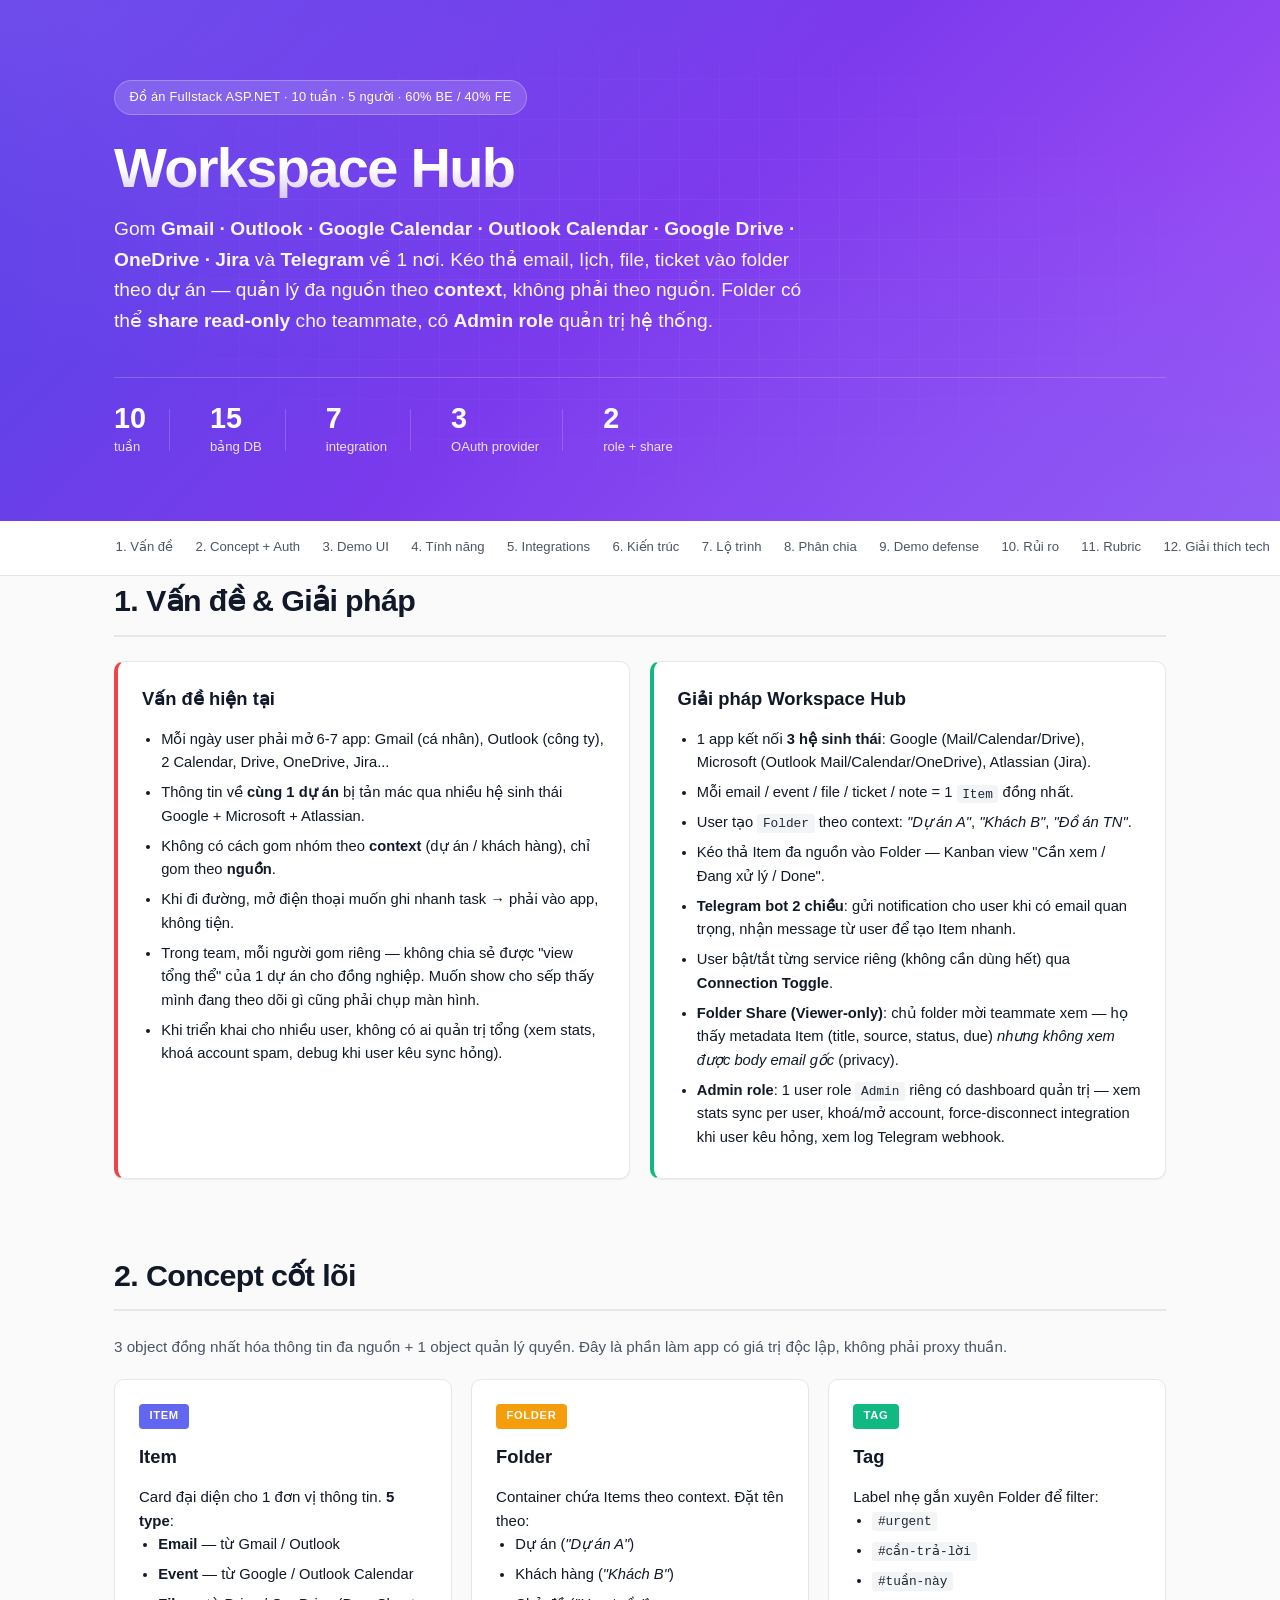
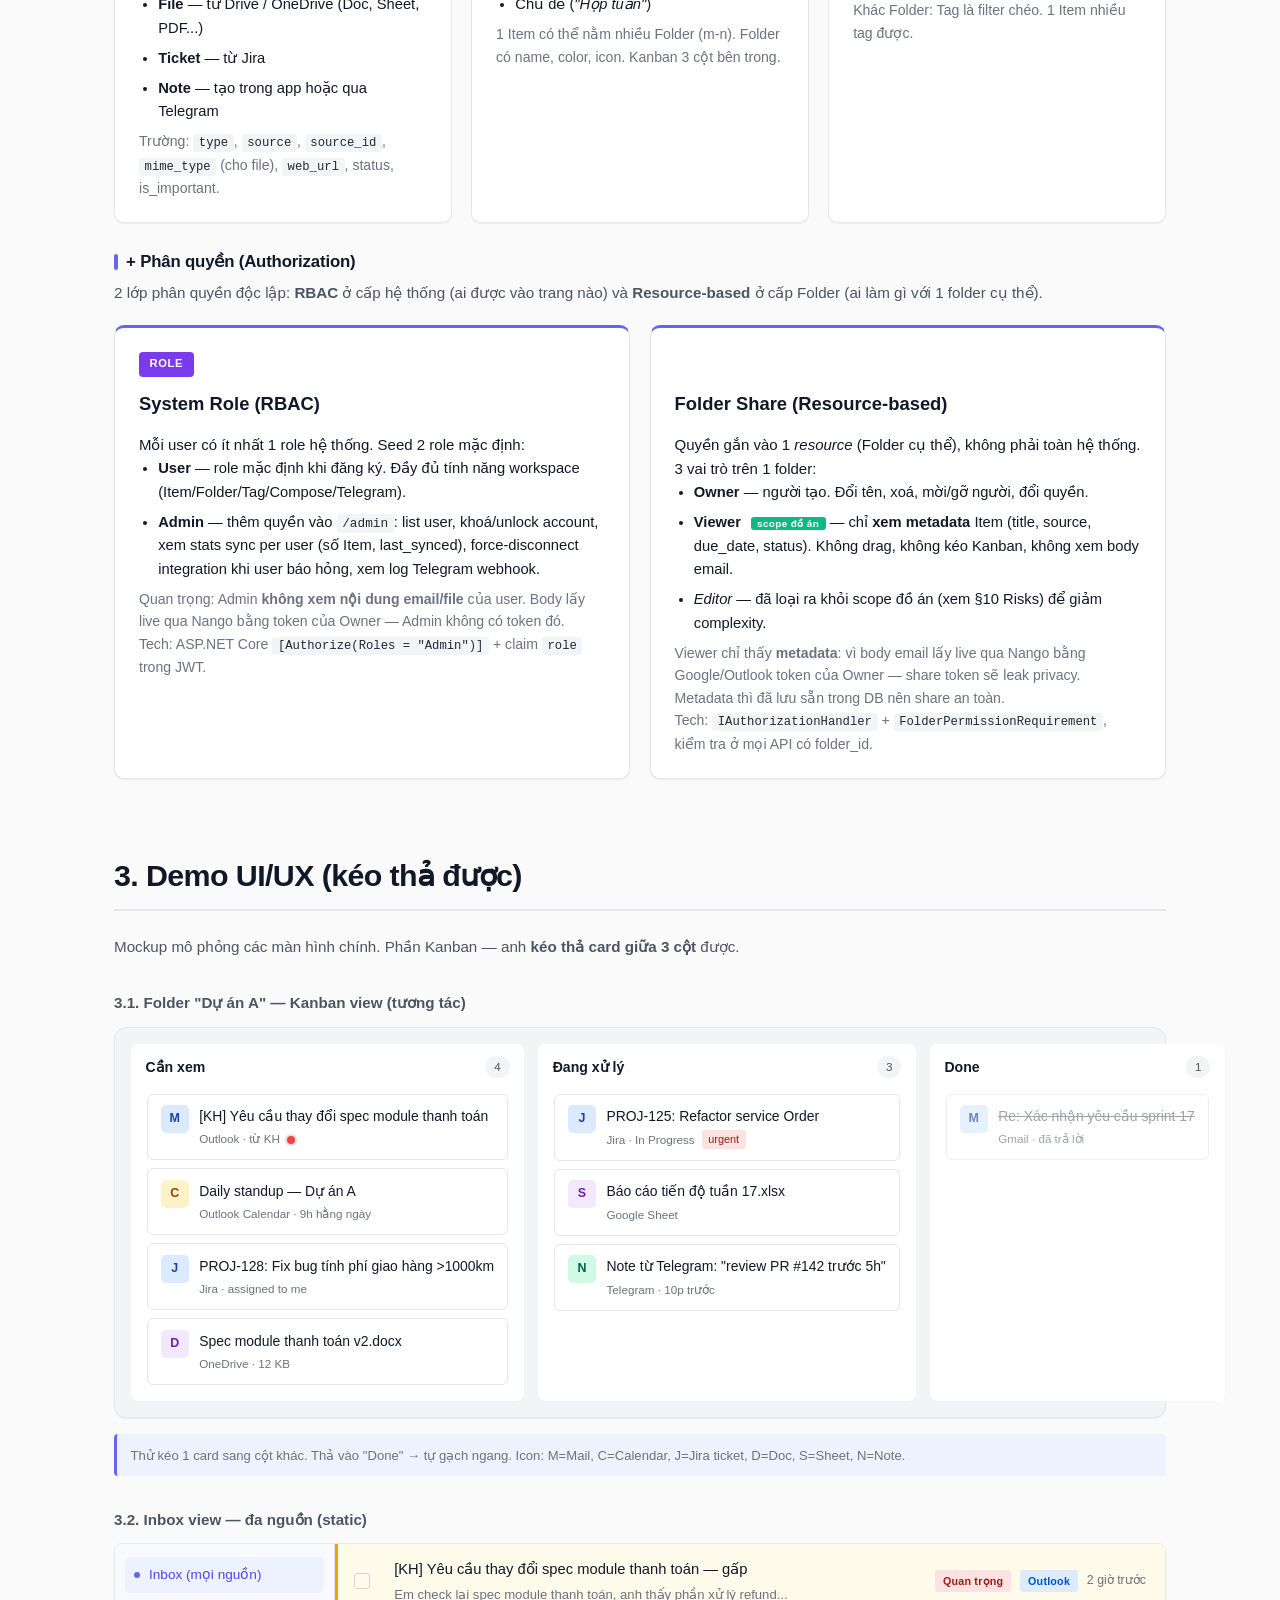
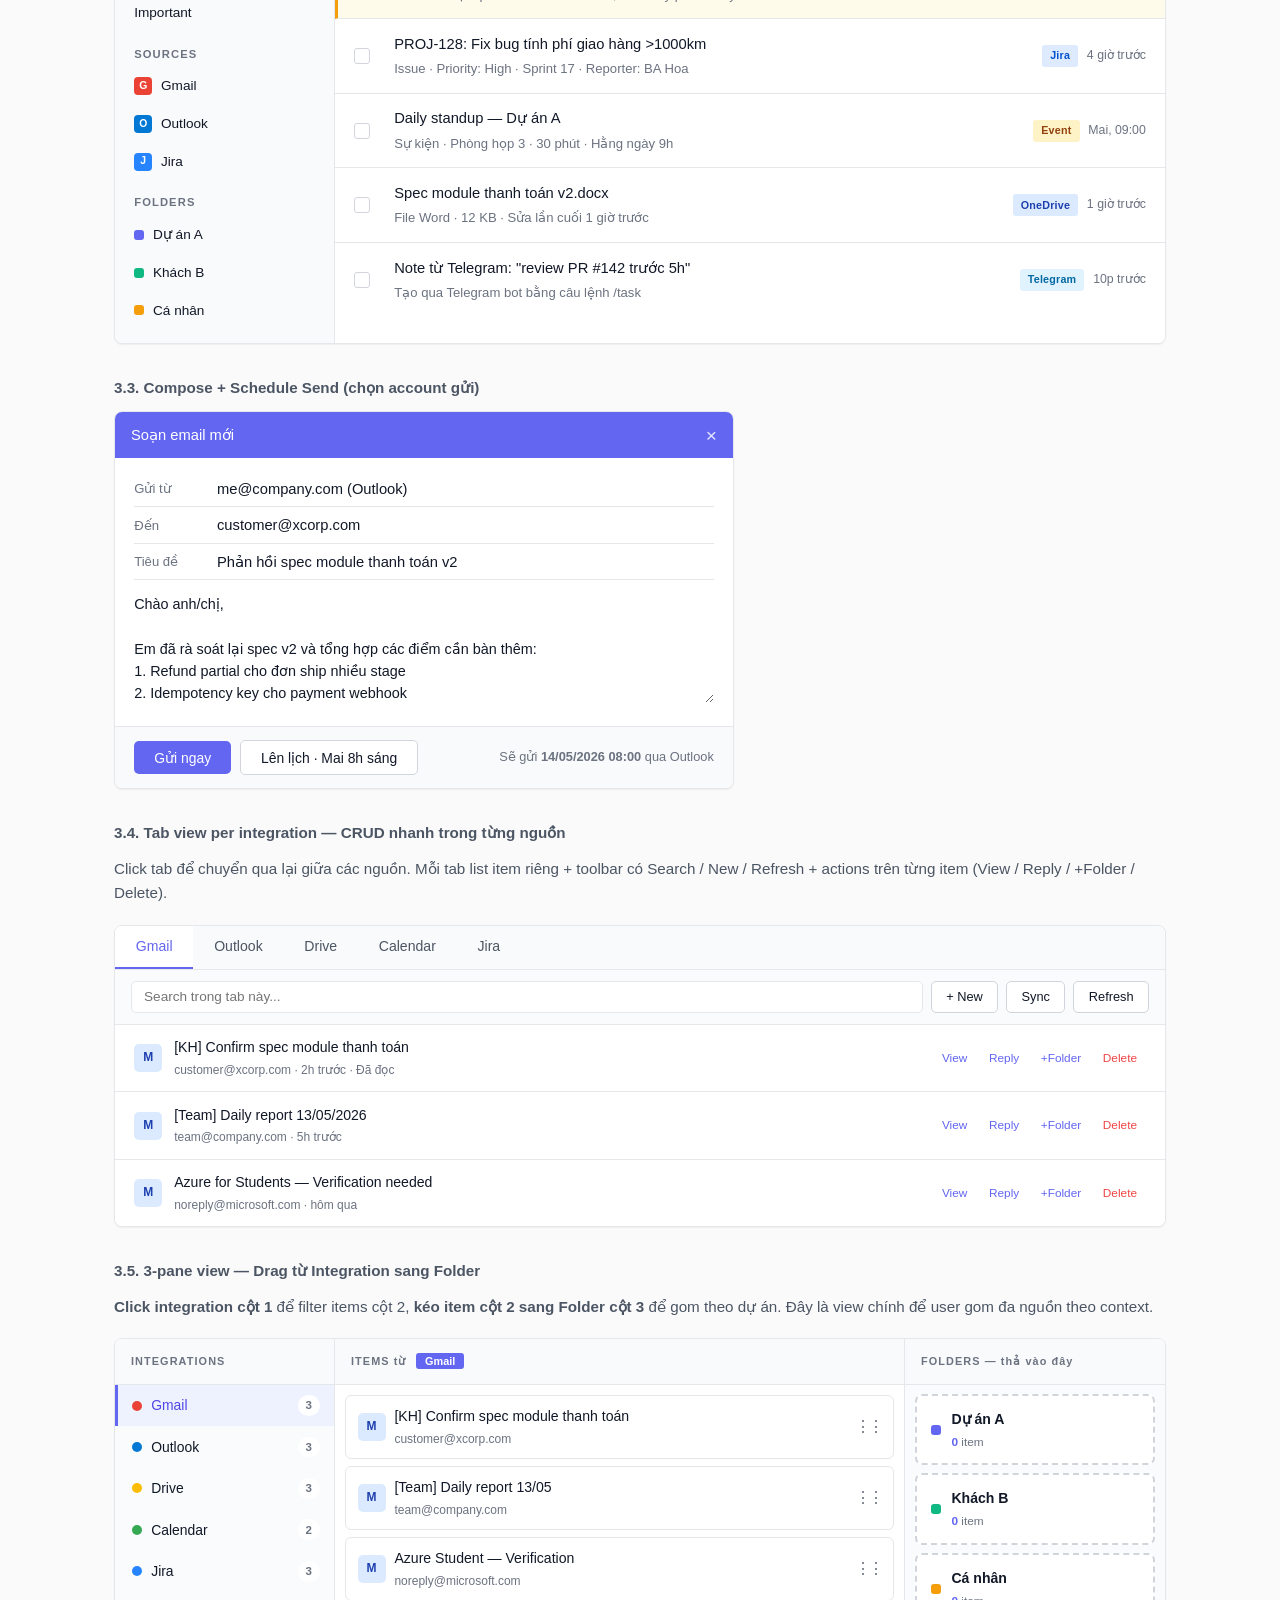
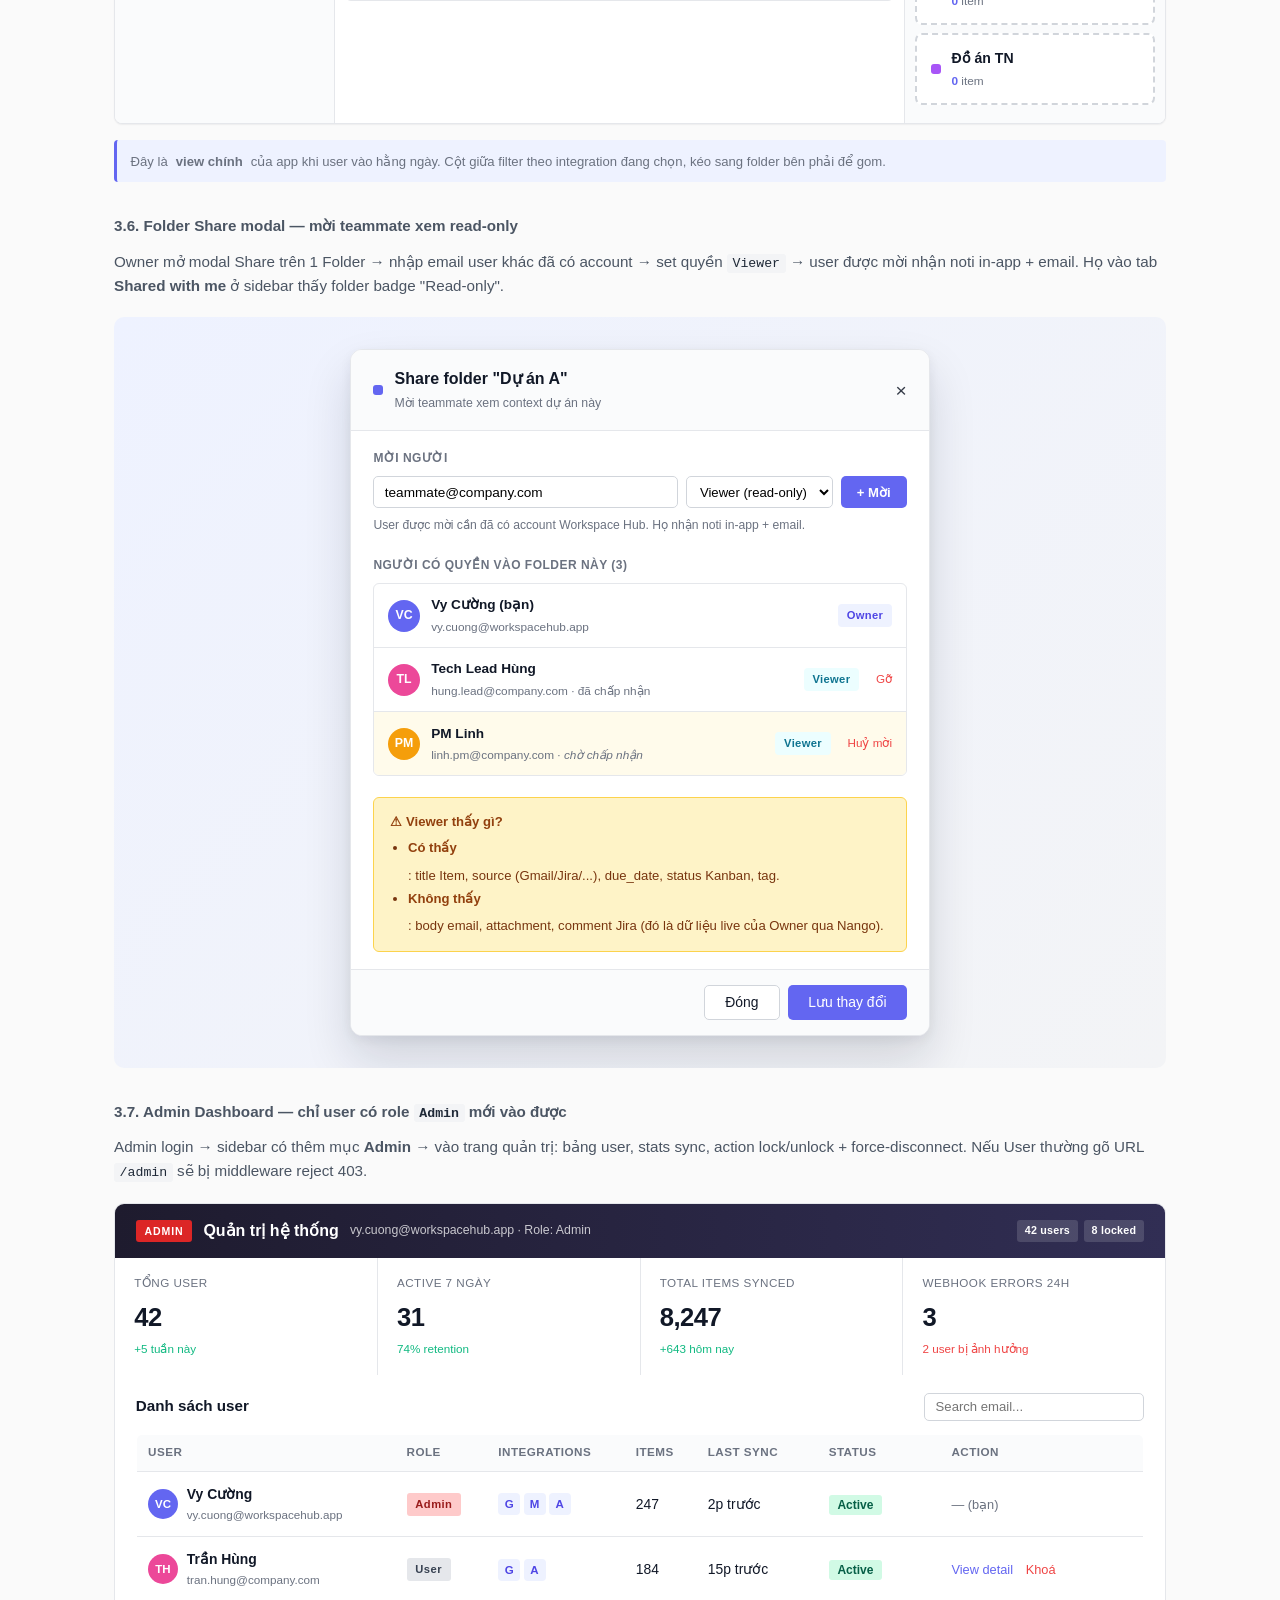
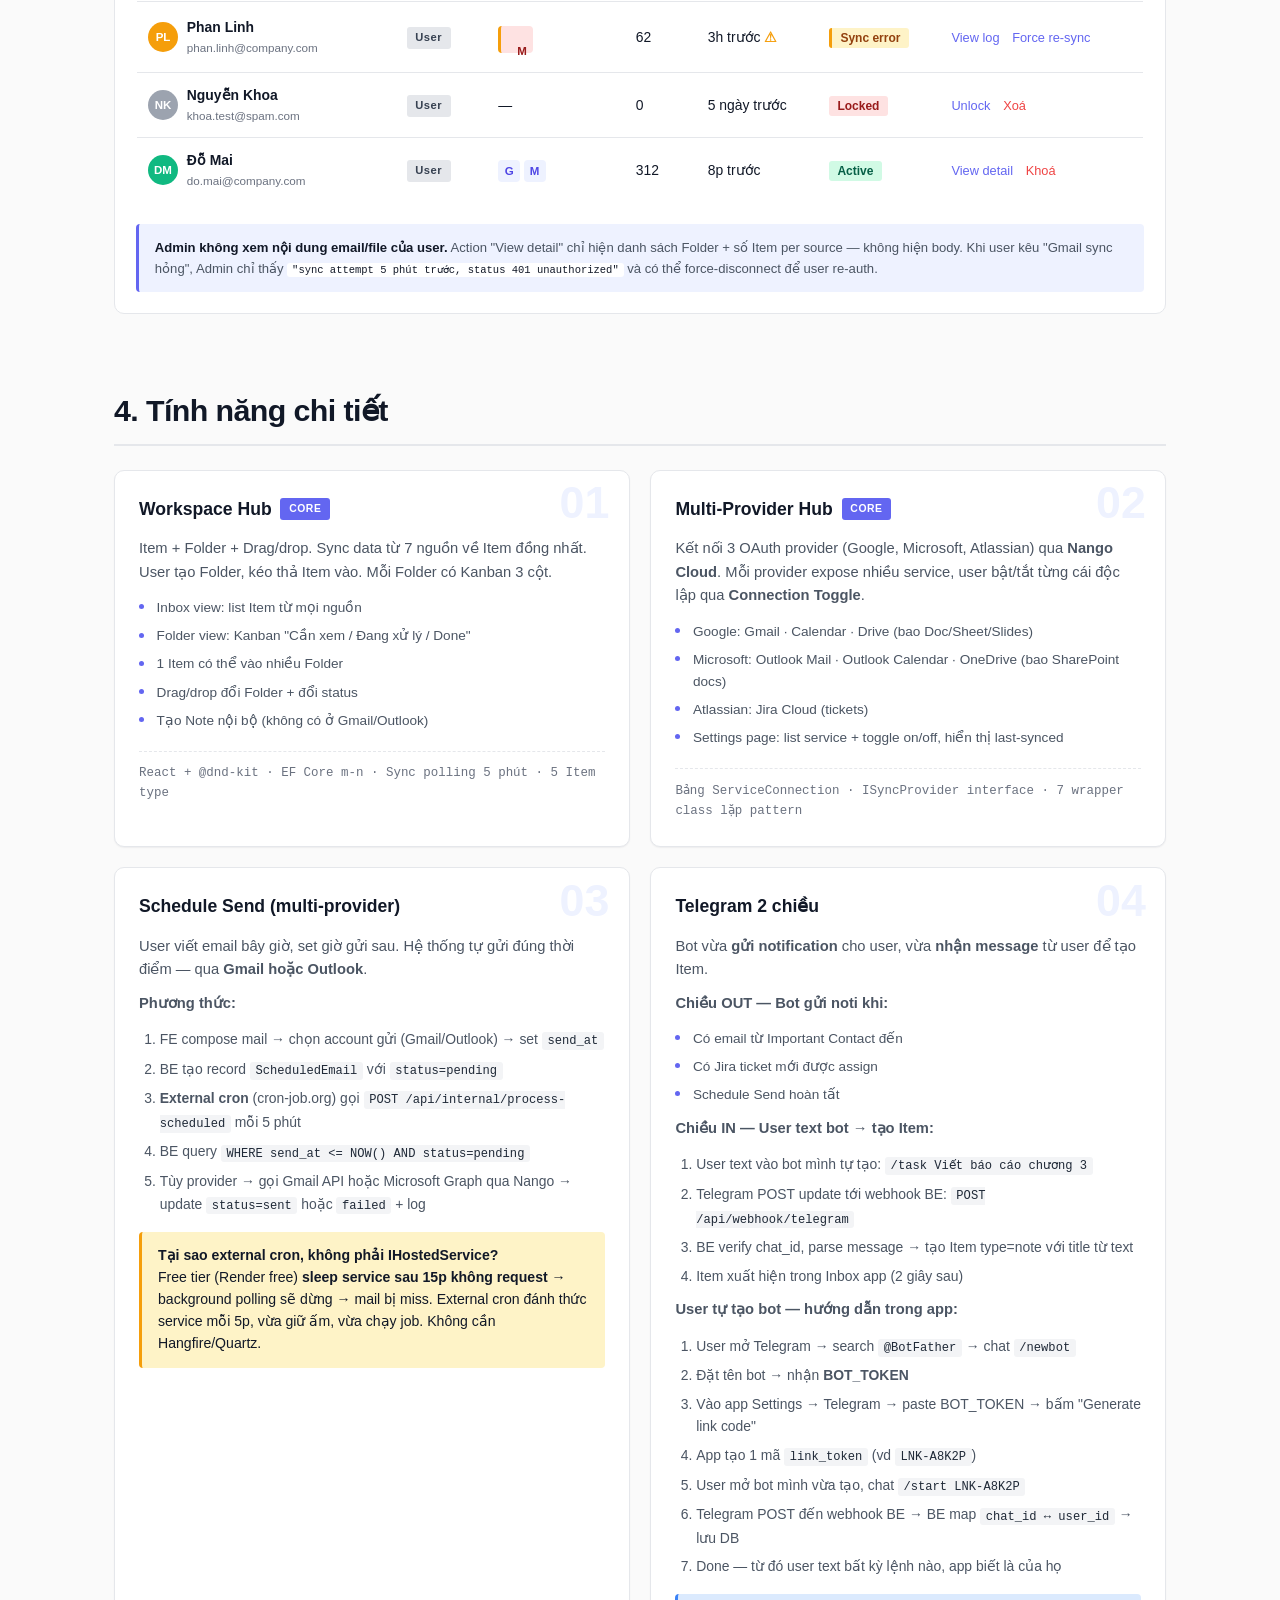
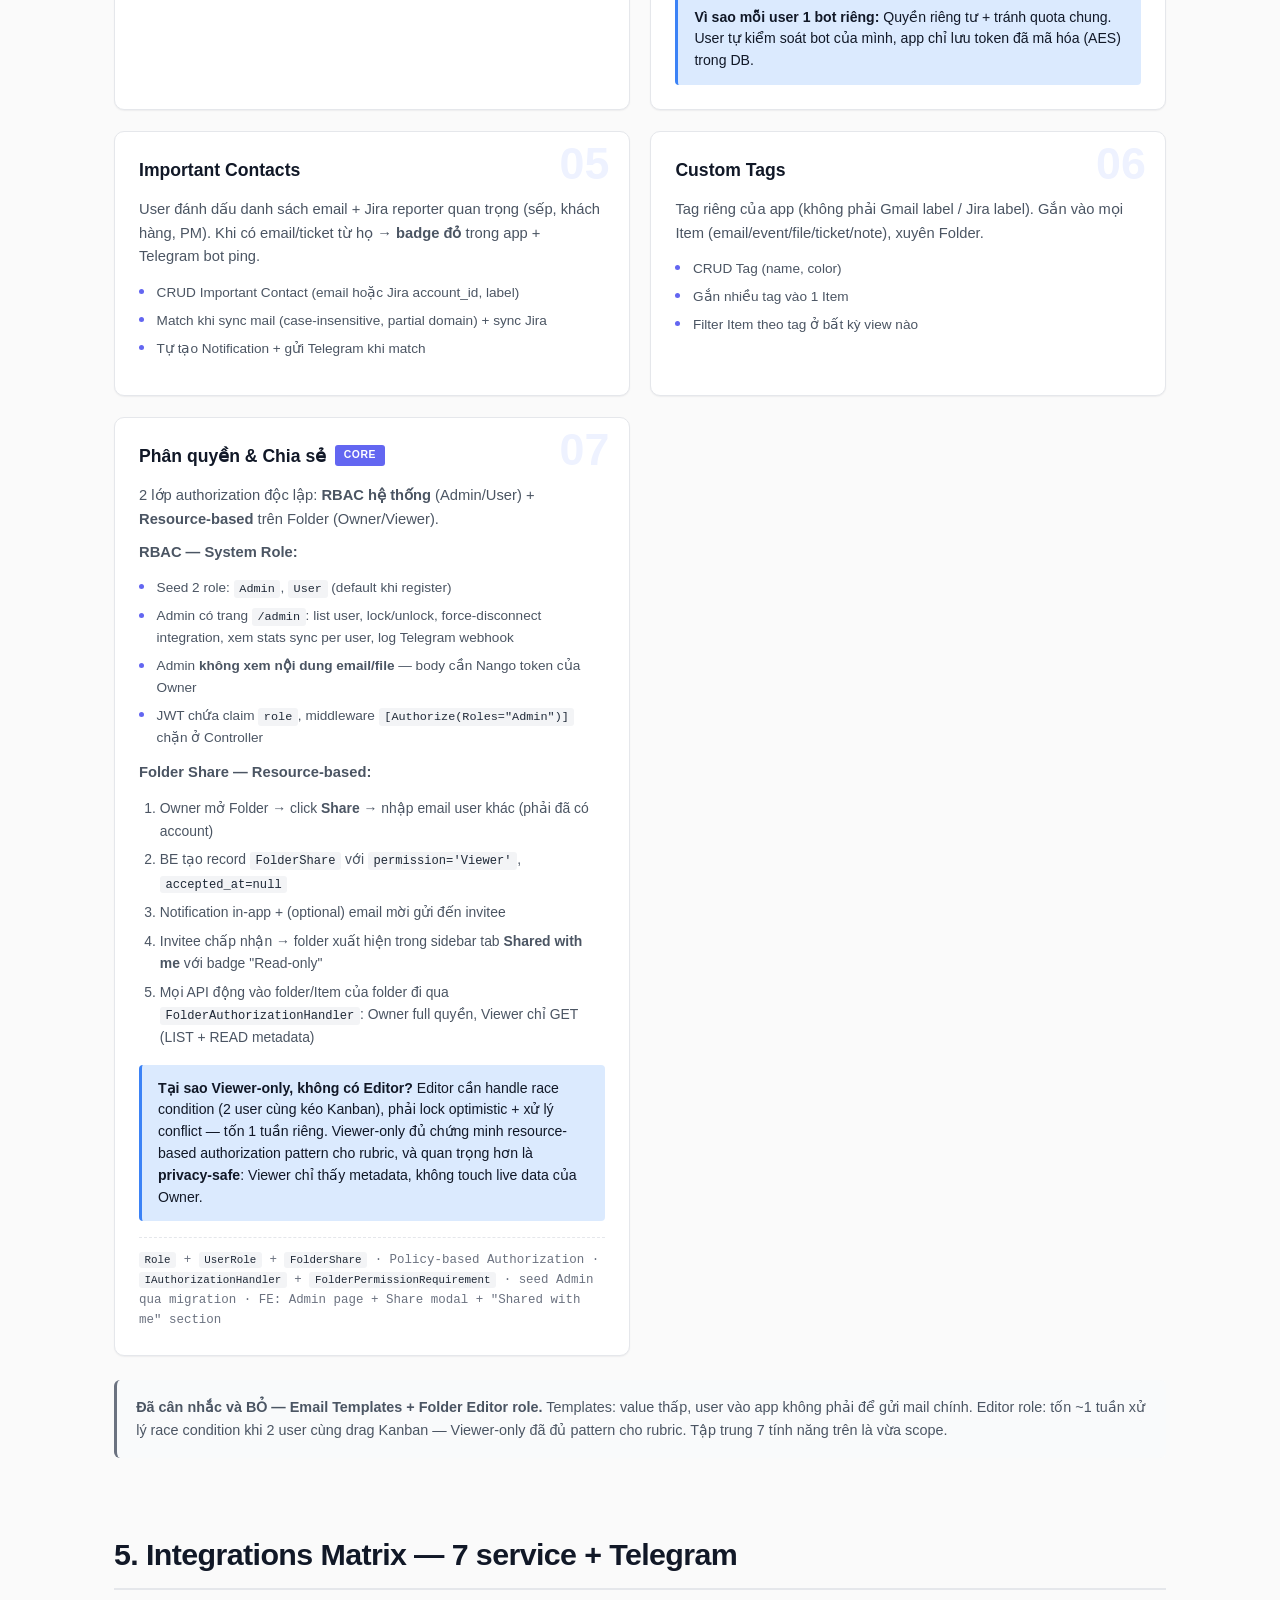
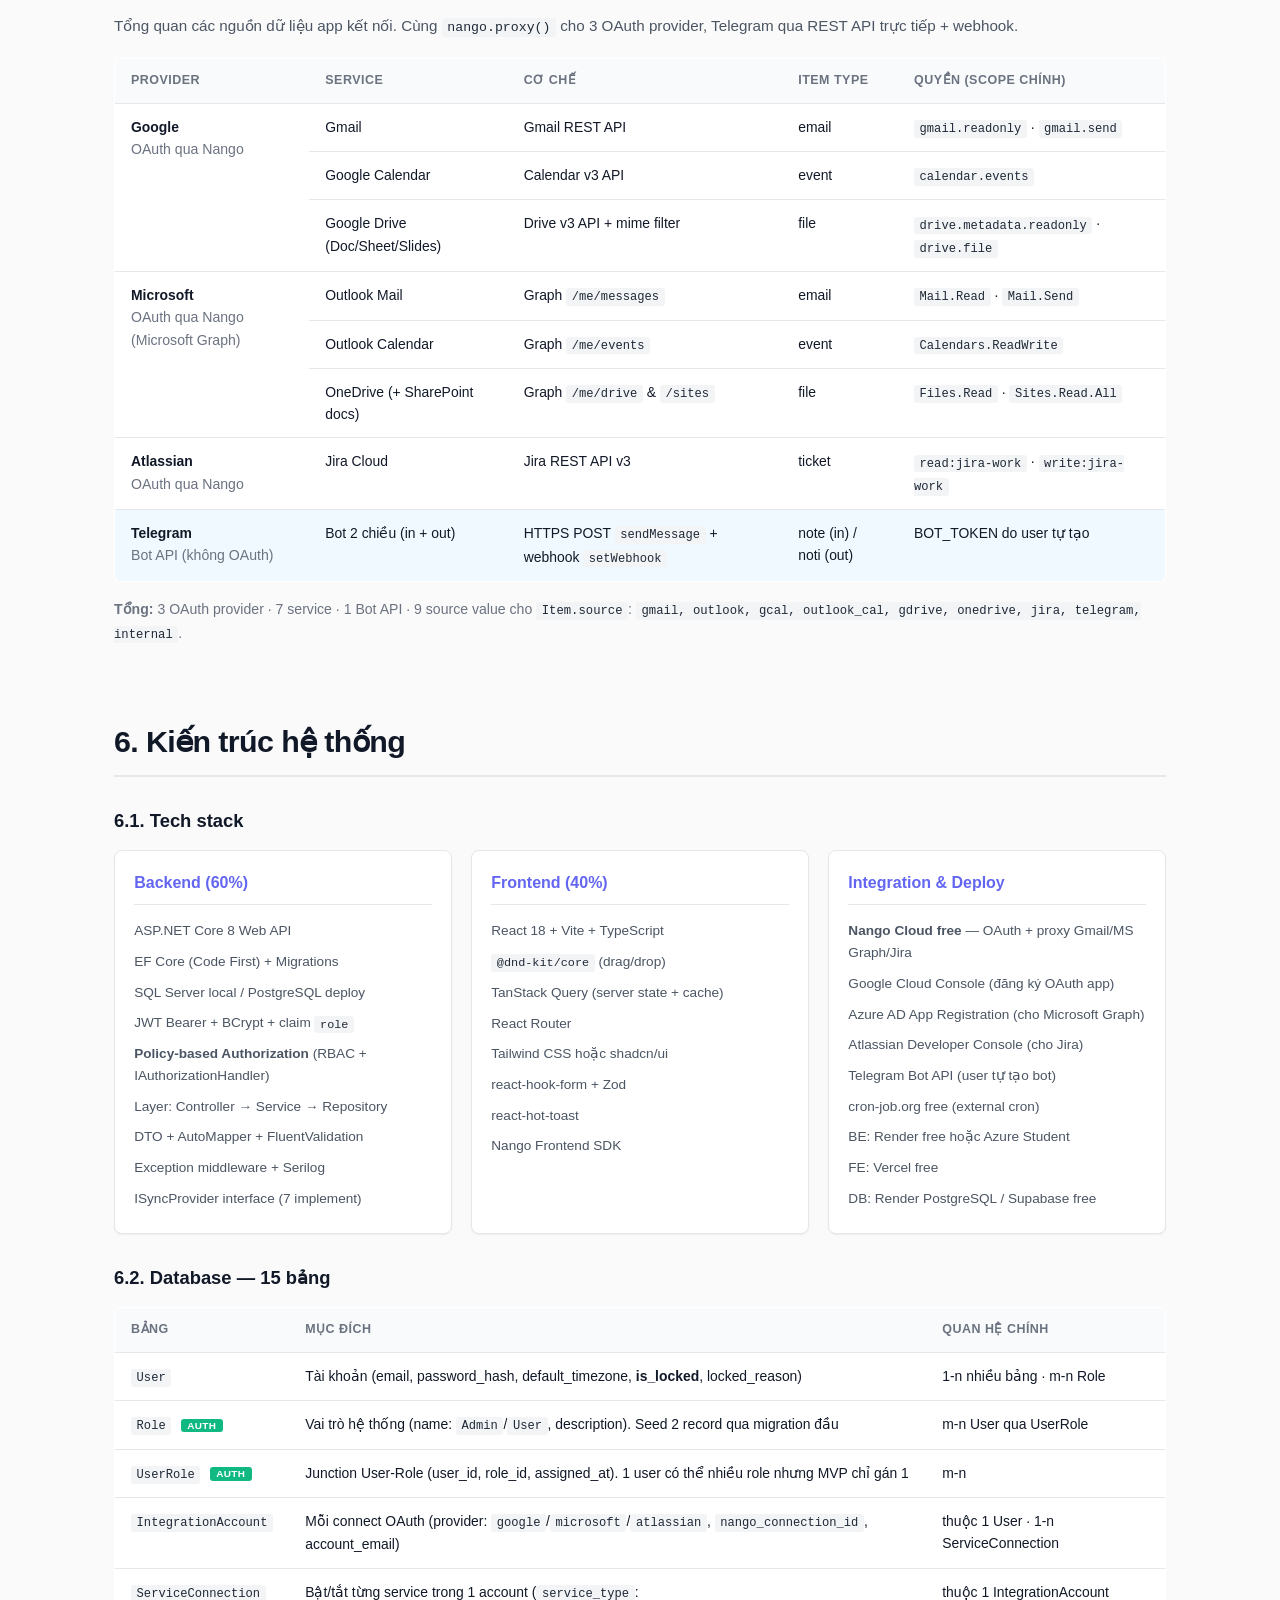
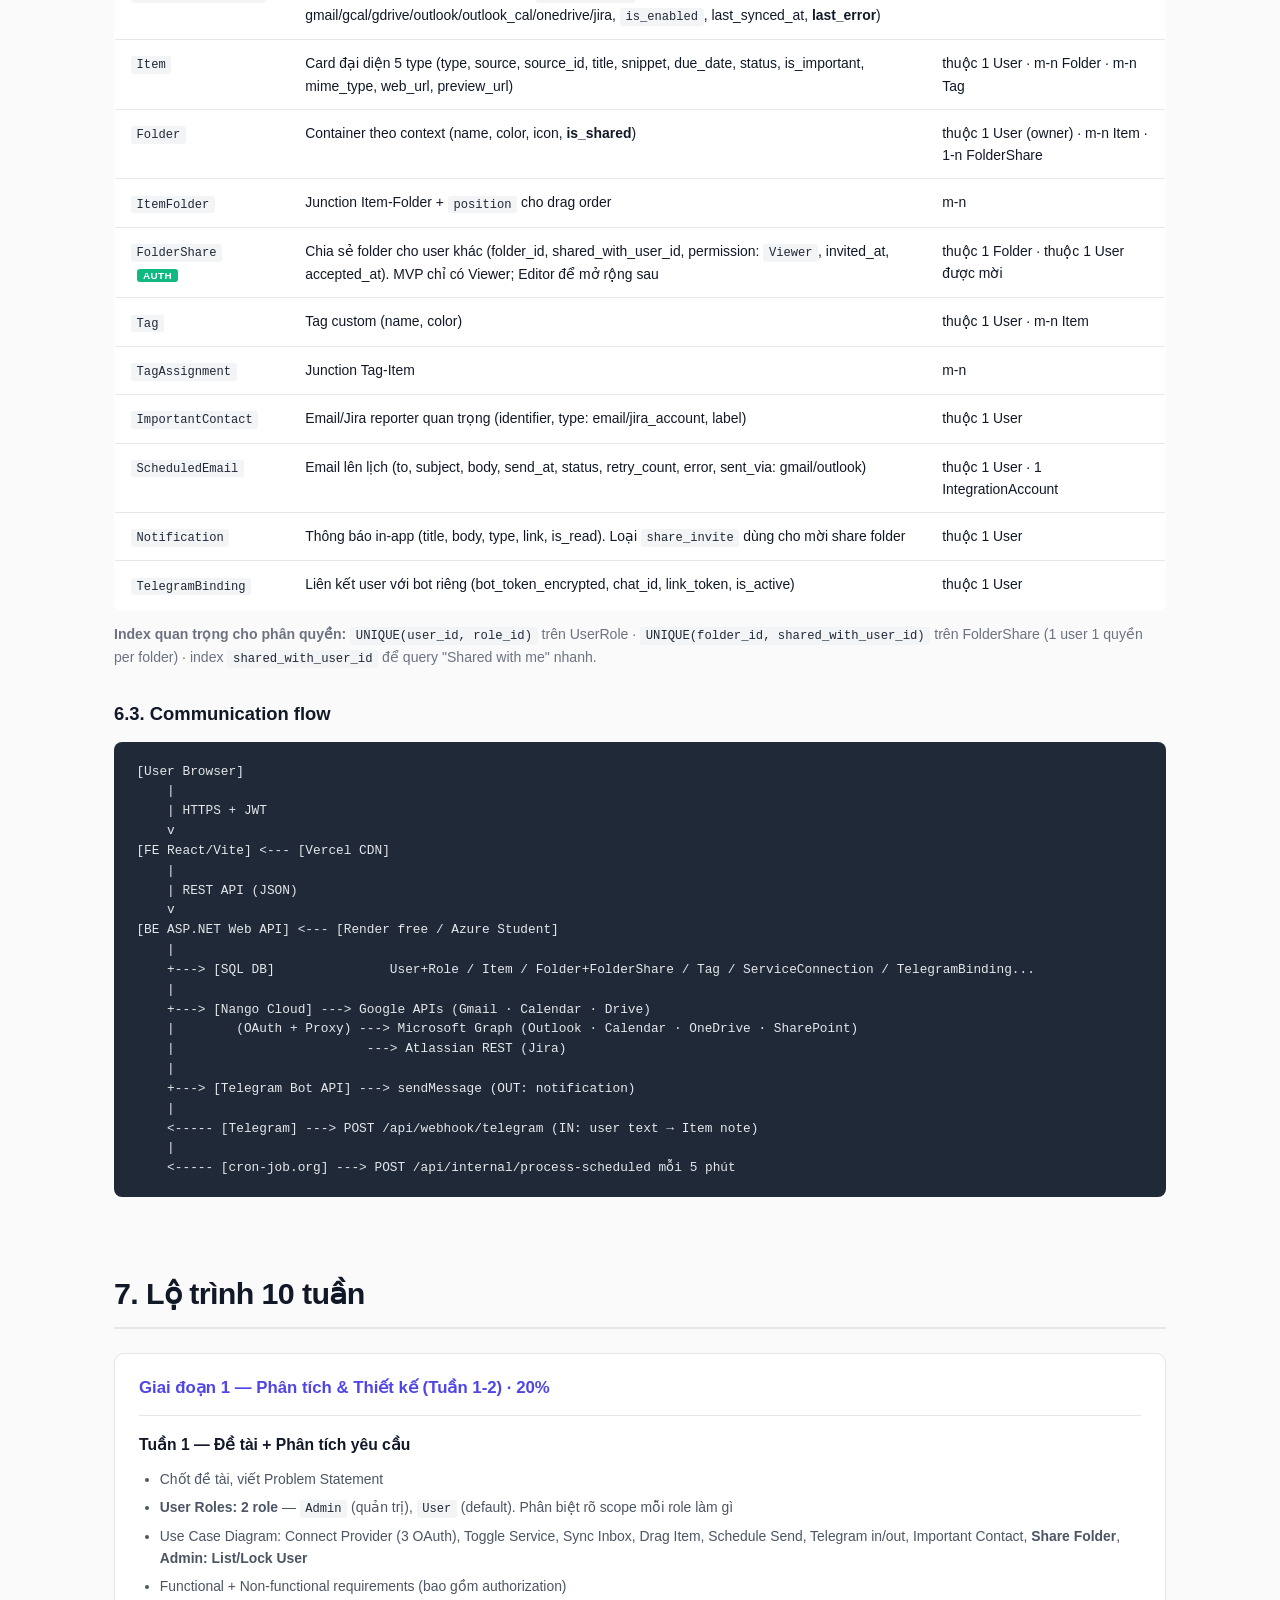
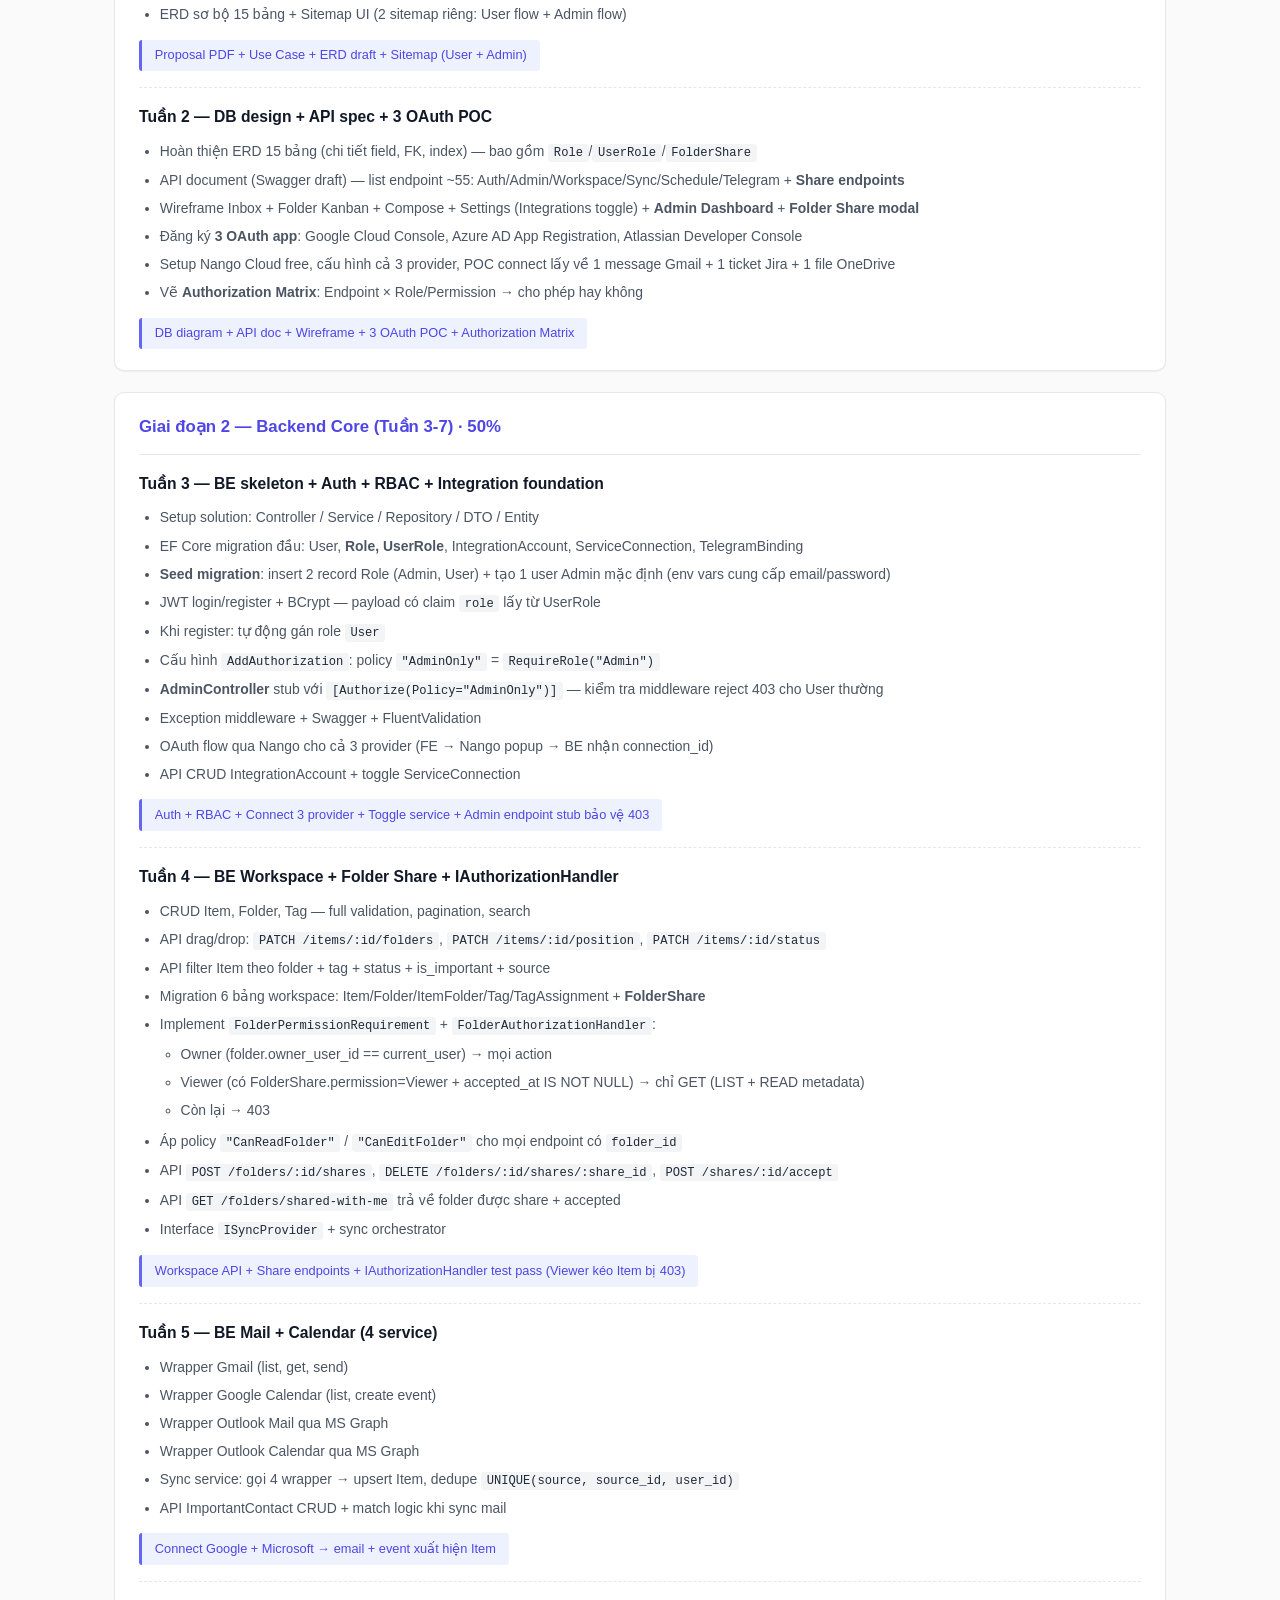
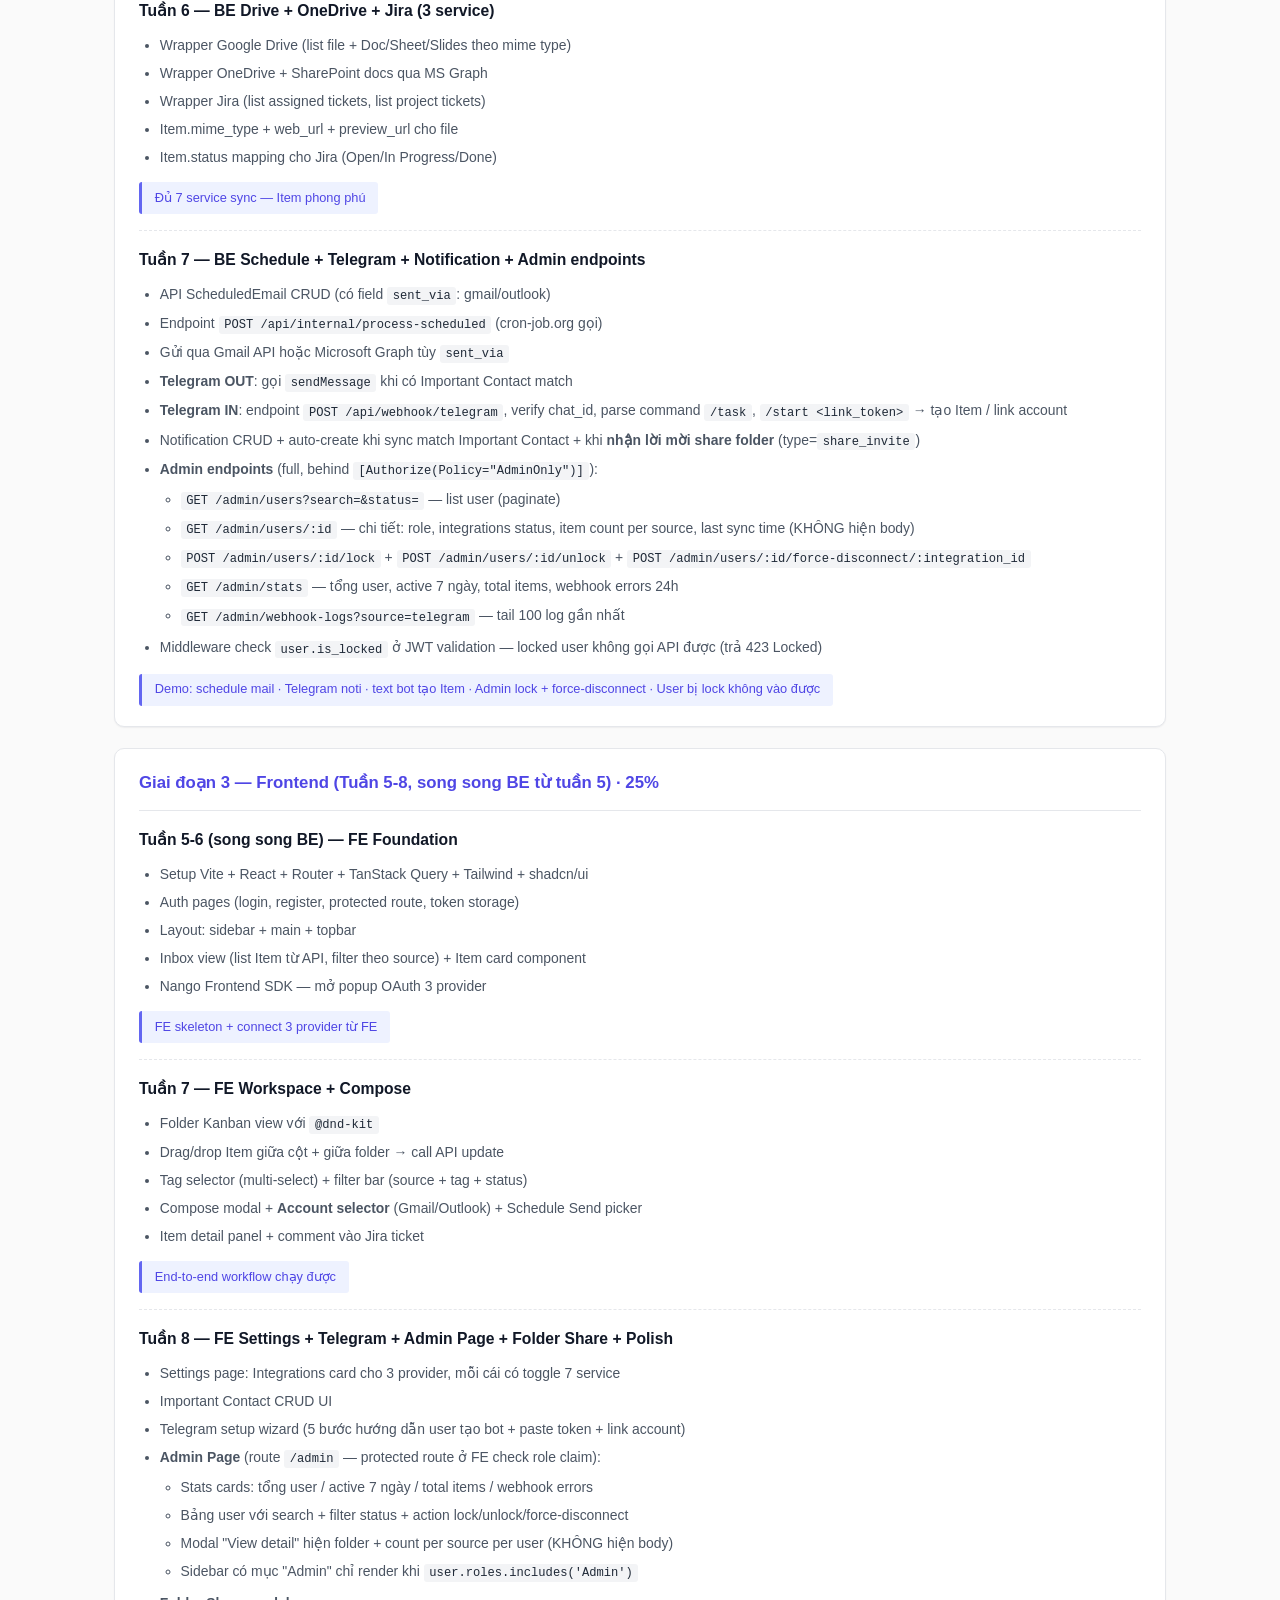
==== index.html @ 44a7fd4b "Initial: Workspace Hub plan + clickable prototype" ====
<!DOCTYPE html>
<html lang="vi">
<head>
  <meta charset="UTF-8" />
  <meta name="viewport" content="width=device-width, initial-scale=1.0" />
  <title>Workspace Hub — Đồ án ASP.NET Fullstack 10 tuần</title>
  <link rel="stylesheet" href="styles.css" />
</head>
<body>

  <header class="hero">
    <div class="container">
      <span class="tag">Đồ án Fullstack ASP.NET · 10 tuần · 5 người · 60% BE / 40% FE</span>
      <h1>Workspace Hub</h1>
      <p class="lead">
        Gom <strong>Gmail · Outlook · Google Calendar · Outlook Calendar · Google Drive · OneDrive · Jira</strong>
        và <strong>Telegram</strong> về 1 nơi. Kéo thả email, lịch, file, ticket vào folder theo dự án —
        quản lý đa nguồn theo <strong>context</strong>, không phải theo nguồn. Folder có thể
        <strong>share read-only</strong> cho teammate, có <strong>Admin role</strong> quản trị hệ thống.
      </p>
      <div class="hero-stats">
        <div><strong>10</strong><span>tuần</span></div>
        <div><strong>15</strong><span>bảng DB</span></div>
        <div><strong>7</strong><span>integration</span></div>
        <div><strong>3</strong><span>OAuth provider</span></div>
        <div><strong>2</strong><span>role + share</span></div>
      </div>
    </div>
  </header>

  <nav class="toc">
    <div class="container">
      <a href="#problem">1. Vấn đề</a>
      <a href="#concept">2. Concept + Auth</a>
      <a href="#mockup">3. Demo UI</a>
      <a href="#features">4. Tính năng</a>
      <a href="#integrations">5. Integrations</a>
      <a href="#architecture">6. Kiến trúc</a>
      <a href="#roadmap">7. Lộ trình</a>
      <a href="#team">8. Phân chia</a>
      <a href="#demo-flow">9. Demo defense</a>
      <a href="#risks">10. Rủi ro</a>
      <a href="#grading">11. Rubric</a>
      <a href="#glossary">12. Giải thích tech</a>
    </div>
  </nav>

  <main class="container">

    <section id="problem">
      <h2>1. Vấn đề &amp; Giải pháp</h2>
      <div class="two-col">
        <div class="card problem">
          <h3>Vấn đề hiện tại</h3>
          <ul>
            <li>Mỗi ngày user phải mở 6-7 app: Gmail (cá nhân), Outlook (công ty), 2 Calendar, Drive, OneDrive, Jira...</li>
            <li>Thông tin về <strong>cùng 1 dự án</strong> bị tản mác qua nhiều hệ sinh thái Google + Microsoft + Atlassian.</li>
            <li>Không có cách gom nhóm theo <strong>context</strong> (dự án / khách hàng), chỉ gom theo <strong>nguồn</strong>.</li>
            <li>Khi đi đường, mở điện thoại muốn ghi nhanh task → phải vào app, không tiện.</li>
            <li>Trong team, mỗi người gom riêng — không chia sẻ được "view tổng thể" của 1 dự án cho đồng nghiệp. Muốn show cho sếp thấy mình đang theo dõi gì cũng phải chụp màn hình.</li>
            <li>Khi triển khai cho nhiều user, không có ai quản trị tổng (xem stats, khoá account spam, debug khi user kêu sync hỏng).</li>
          </ul>
        </div>
        <div class="card solution">
          <h3>Giải pháp Workspace Hub</h3>
          <ul>
            <li>1 app kết nối <strong>3 hệ sinh thái</strong>: Google (Mail/Calendar/Drive), Microsoft (Outlook Mail/Calendar/OneDrive), Atlassian (Jira).</li>
            <li>Mỗi email / event / file / ticket / note = 1 <code>Item</code> đồng nhất.</li>
            <li>User tạo <code>Folder</code> theo context: <em>"Dự án A"</em>, <em>"Khách B"</em>, <em>"Đồ án TN"</em>.</li>
            <li>Kéo thả Item đa nguồn vào Folder — Kanban view "Cần xem / Đang xử lý / Done".</li>
            <li><strong>Telegram bot 2 chiều</strong>: gửi notification cho user khi có email quan trọng, nhận message từ user để tạo Item nhanh.</li>
            <li>User bật/tắt từng service riêng (không cần dùng hết) qua <strong>Connection Toggle</strong>.</li>
            <li><strong>Folder Share (Viewer-only)</strong>: chủ folder mời teammate xem — họ thấy metadata Item (title, source, status, due) <em>nhưng không xem được body email gốc</em> (privacy).</li>
            <li><strong>Admin role</strong>: 1 user role <code>Admin</code> riêng có dashboard quản trị — xem stats sync per user, khoá/mở account, force-disconnect integration khi user kêu hỏng, xem log Telegram webhook.</li>
          </ul>
        </div>
      </div>
    </section>

    <section id="concept">
      <h2>2. Concept cốt lõi</h2>
      <p class="lead-small">3 object đồng nhất hóa thông tin đa nguồn + 1 object quản lý quyền. Đây là phần làm app có giá trị độc lập, không phải proxy thuần.</p>
      <div class="three-col">

        <div class="card">
          <span class="badge">ITEM</span>
          <h3>Item</h3>
          <p>Card đại diện cho 1 đơn vị thông tin. <strong>5 type</strong>:</p>
          <ul>
            <li><strong>Email</strong> — từ Gmail / Outlook</li>
            <li><strong>Event</strong> — từ Google / Outlook Calendar</li>
            <li><strong>File</strong> — từ Drive / OneDrive (Doc, Sheet, PDF...)</li>
            <li><strong>Ticket</strong> — từ Jira</li>
            <li><strong>Note</strong> — tạo trong app hoặc qua Telegram</li>
          </ul>
          <p class="muted">Trường: <code>type</code>, <code>source</code>, <code>source_id</code>, <code>mime_type</code> (cho file), <code>web_url</code>, status, is_important.</p>
        </div>

        <div class="card">
          <span class="badge badge-folder">FOLDER</span>
          <h3>Folder</h3>
          <p>Container chứa Items theo context. Đặt tên theo:</p>
          <ul>
            <li>Dự án (<em>"Dự án A"</em>)</li>
            <li>Khách hàng (<em>"Khách B"</em>)</li>
            <li>Chủ đề (<em>"Họp tuần"</em>)</li>
          </ul>
          <p class="muted">1 Item có thể nằm nhiều Folder (m-n). Folder có name, color, icon. Kanban 3 cột bên trong.</p>
        </div>

        <div class="card">
          <span class="badge badge-tag">TAG</span>
          <h3>Tag</h3>
          <p>Label nhẹ gắn xuyên Folder để filter:</p>
          <ul>
            <li><code>#urgent</code></li>
            <li><code>#cần-trả-lời</code></li>
            <li><code>#tuần-này</code></li>
          </ul>
          <p class="muted">Khác Folder: Tag là filter chéo. 1 Item nhiều tag được.</p>
        </div>

      </div>

      <h3 class="concept-sub">+ Phân quyền (Authorization)</h3>
      <p class="lead-small">2 lớp phân quyền độc lập: <strong>RBAC</strong> ở cấp hệ thống (ai được vào trang nào) và <strong>Resource-based</strong> ở cấp Folder (ai làm gì với 1 folder cụ thể).</p>
      <div class="two-col">

        <div class="card auth-card">
          <span class="badge badge-role">ROLE</span>
          <h3>System Role (RBAC)</h3>
          <p>Mỗi user có ít nhất 1 role hệ thống. Seed 2 role mặc định:</p>
          <ul>
            <li><strong>User</strong> — role mặc định khi đăng ký. Đầy đủ tính năng workspace (Item/Folder/Tag/Compose/Telegram).</li>
            <li><strong>Admin</strong> — thêm quyền vào <code>/admin</code>: list user, khoá/unlock account, xem stats sync per user (số Item, last_synced), force-disconnect integration khi user báo hỏng, xem log Telegram webhook.</li>
          </ul>
          <p class="muted">Quan trọng: Admin <strong>không xem nội dung email/file</strong> của user. Body lấy live qua Nango bằng token của Owner — Admin không có token đó.</p>
          <p class="muted">Tech: ASP.NET Core <code>[Authorize(Roles = "Admin")]</code> + claim <code>role</code> trong JWT.</p>
        </div>

        <div class="card auth-card">
          <span class="badge badge-share">SHARE</span>
          <h3>Folder Share (Resource-based)</h3>
          <p>Quyền gắn vào 1 <em>resource</em> (Folder cụ thể), không phải toàn hệ thống. 3 vai trò trên 1 folder:</p>
          <ul>
            <li><strong>Owner</strong> — người tạo. Đổi tên, xoá, mời/gỡ người, đổi quyền.</li>
            <li><strong>Viewer</strong> <span class="badge-new">scope đồ án</span> — chỉ <strong>xem metadata</strong> Item (title, source, due_date, status). Không drag, không kéo Kanban, không xem body email.</li>
            <li><em>Editor</em> — đã loại ra khỏi scope đồ án (xem §10 Risks) để giảm complexity.</li>
          </ul>
          <p class="muted">Viewer chỉ thấy <strong>metadata</strong>: vì body email lấy live qua Nango bằng Google/Outlook token của Owner — share token sẽ leak privacy. Metadata thì đã lưu sẵn trong DB nên share an toàn.</p>
          <p class="muted">Tech: <code>IAuthorizationHandler</code> + <code>FolderPermissionRequirement</code>, kiểm tra ở mọi API có folder_id.</p>
        </div>

      </div>
    </section>

    <section id="mockup">
      <h2>3. Demo UI/UX (kéo thả được)</h2>
      <p class="lead-small">Mockup mô phỏng các màn hình chính. Phần Kanban — anh <strong>kéo thả card giữa 3 cột</strong> được.</p>

      <h3 class="mockup-title">3.1. Folder "Dự án A" — Kanban view (tương tác)</h3>
      <div class="mockup-kanban" id="kanban">

        <div class="kanban-col" data-status="todo">
          <div class="col-header">
            <span class="col-title">Cần xem</span>
            <span class="col-count" id="count-todo">4</span>
          </div>
          <div class="col-body" data-droppable="todo">
            <div class="item-card" draggable="true">
              <div class="item-icon icon-email">M</div>
              <div class="item-content">
                <div class="item-title">[KH] Yêu cầu thay đổi spec module thanh toán</div>
                <div class="item-meta">
                  <span class="src">Outlook · từ KH</span>
                  <span class="important-dot" title="Important contact"></span>
                </div>
              </div>
            </div>
            <div class="item-card" draggable="true">
              <div class="item-icon icon-event">C</div>
              <div class="item-content">
                <div class="item-title">Daily standup — Dự án A</div>
                <div class="item-meta"><span class="src">Outlook Calendar · 9h hằng ngày</span></div>
              </div>
            </div>
            <div class="item-card" draggable="true">
              <div class="item-icon icon-ticket">J</div>
              <div class="item-content">
                <div class="item-title">PROJ-128: Fix bug tính phí giao hàng &gt;1000km</div>
                <div class="item-meta"><span class="src">Jira · assigned to me</span></div>
              </div>
            </div>
            <div class="item-card" draggable="true">
              <div class="item-icon icon-file">D</div>
              <div class="item-content">
                <div class="item-title">Spec module thanh toán v2.docx</div>
                <div class="item-meta"><span class="src">OneDrive · 12 KB</span></div>
              </div>
            </div>
          </div>
        </div>

        <div class="kanban-col" data-status="doing">
          <div class="col-header">
            <span class="col-title">Đang xử lý</span>
            <span class="col-count" id="count-doing">3</span>
          </div>
          <div class="col-body" data-droppable="doing">
            <div class="item-card" draggable="true">
              <div class="item-icon icon-ticket">J</div>
              <div class="item-content">
                <div class="item-title">PROJ-125: Refactor service Order</div>
                <div class="item-meta">
                  <span class="src">Jira · In Progress</span>
                  <span class="tag-chip">urgent</span>
                </div>
              </div>
            </div>
            <div class="item-card" draggable="true">
              <div class="item-icon icon-file">S</div>
              <div class="item-content">
                <div class="item-title">Báo cáo tiến độ tuần 17.xlsx</div>
                <div class="item-meta"><span class="src">Google Sheet</span></div>
              </div>
            </div>
            <div class="item-card" draggable="true">
              <div class="item-icon icon-note">N</div>
              <div class="item-content">
                <div class="item-title">Note từ Telegram: "review PR #142 trước 5h"</div>
                <div class="item-meta"><span class="src">Telegram · 10p trước</span></div>
              </div>
            </div>
          </div>
        </div>

        <div class="kanban-col" data-status="done">
          <div class="col-header">
            <span class="col-title">Done</span>
            <span class="col-count" id="count-done">1</span>
          </div>
          <div class="col-body" data-droppable="done">
            <div class="item-card done" draggable="true">
              <div class="item-icon icon-email">M</div>
              <div class="item-content">
                <div class="item-title">Re: Xác nhận yêu cầu sprint 17</div>
                <div class="item-meta"><span class="src">Gmail · đã trả lời</span></div>
              </div>
            </div>
          </div>
        </div>

      </div>
      <p class="hint">Thử kéo 1 card sang cột khác. Thả vào "Done" → tự gạch ngang. Icon: M=Mail, C=Calendar, J=Jira ticket, D=Doc, S=Sheet, N=Note.</p>

      <h3 class="mockup-title">3.2. Inbox view — đa nguồn (static)</h3>
      <div class="mockup-inbox">
        <div class="inbox-sidebar">
          <div class="sidebar-item active"><span class="dot"></span>Inbox (mọi nguồn)</div>
          <div class="sidebar-item">Important</div>
          <div class="sidebar-section">SOURCES</div>
          <div class="sidebar-item"><span class="src-badge gmail">G</span>Gmail</div>
          <div class="sidebar-item"><span class="src-badge outlook">O</span>Outlook</div>
          <div class="sidebar-item"><span class="src-badge jira">J</span>Jira</div>
          <div class="sidebar-section">FOLDERS</div>
          <div class="sidebar-item"><span class="folder-color c1"></span>Dự án A</div>
          <div class="sidebar-item"><span class="folder-color c2"></span>Khách B</div>
          <div class="sidebar-item"><span class="folder-color c3"></span>Cá nhân</div>
        </div>
        <div class="inbox-main">
          <div class="inbox-item important">
            <div class="inbox-checkbox"></div>
            <div class="inbox-body">
              <div class="inbox-title">[KH] Yêu cầu thay đổi spec module thanh toán — gấp</div>
              <div class="inbox-snippet">Em check lại spec module thanh toán, anh thấy phần xử lý refund...</div>
            </div>
            <div class="inbox-meta">
              <span class="badge-mini imp">Quan trọng</span>
              <span class="badge-mini outlook-bg">Outlook</span>
              <span class="time">2 giờ trước</span>
            </div>
          </div>
          <div class="inbox-item">
            <div class="inbox-checkbox"></div>
            <div class="inbox-body">
              <div class="inbox-title">PROJ-128: Fix bug tính phí giao hàng &gt;1000km</div>
              <div class="inbox-snippet">Issue · Priority: High · Sprint 17 · Reporter: BA Hoa</div>
            </div>
            <div class="inbox-meta">
              <span class="badge-mini jira-bg">Jira</span>
              <span class="time">4 giờ trước</span>
            </div>
          </div>
          <div class="inbox-item">
            <div class="inbox-checkbox"></div>
            <div class="inbox-body">
              <div class="inbox-title">Daily standup — Dự án A</div>
              <div class="inbox-snippet">Sự kiện · Phòng họp 3 · 30 phút · Hằng ngày 9h</div>
            </div>
            <div class="inbox-meta">
              <span class="badge-mini event">Event</span>
              <span class="time">Mai, 09:00</span>
            </div>
          </div>
          <div class="inbox-item">
            <div class="inbox-checkbox"></div>
            <div class="inbox-body">
              <div class="inbox-title">Spec module thanh toán v2.docx</div>
              <div class="inbox-snippet">File Word · 12 KB · Sửa lần cuối 1 giờ trước</div>
            </div>
            <div class="inbox-meta">
              <span class="badge-mini onedrive-bg">OneDrive</span>
              <span class="time">1 giờ trước</span>
            </div>
          </div>
          <div class="inbox-item">
            <div class="inbox-checkbox"></div>
            <div class="inbox-body">
              <div class="inbox-title">Note từ Telegram: "review PR #142 trước 5h"</div>
              <div class="inbox-snippet">Tạo qua Telegram bot bằng câu lệnh /task</div>
            </div>
            <div class="inbox-meta">
              <span class="badge-mini telegram-bg">Telegram</span>
              <span class="time">10p trước</span>
            </div>
          </div>
        </div>
      </div>

      <h3 class="mockup-title">3.3. Compose + Schedule Send (chọn account gửi)</h3>
      <div class="mockup-compose">
        <div class="compose-header">
          <span>Soạn email mới</span>
          <span class="close-x">×</span>
        </div>
        <div class="compose-body">
          <div class="row"><label>Gửi từ</label><input value="me@company.com (Outlook)" readonly /></div>
          <div class="row"><label>Đến</label><input value="customer@xcorp.com" readonly /></div>
          <div class="row"><label>Tiêu đề</label><input value="Phản hồi spec module thanh toán v2" readonly /></div>
          <textarea readonly>Chào anh/chị,

Em đã rà soát lại spec v2 và tổng hợp các điểm cần bàn thêm:
1. Refund partial cho đơn ship nhiều stage
2. Idempotency key cho payment webhook
...

Trân trọng,
[Tên]</textarea>
        </div>
        <div class="compose-footer">
          <button class="btn-primary">Gửi ngay</button>
          <button class="btn-secondary">Lên lịch · Mai 8h sáng</button>
          <span class="status-hint">Sẽ gửi <strong>14/05/2026 08:00</strong> qua Outlook</span>
        </div>
      </div>

      <h3 class="mockup-title">3.4. Tab view per integration — CRUD nhanh trong từng nguồn</h3>
      <p class="lead-small">Click tab để chuyển qua lại giữa các nguồn. Mỗi tab list item riêng + toolbar có Search / New / Refresh + actions trên từng item (View / Reply / +Folder / Delete).</p>
      <div class="mockup-tabs">
        <div class="tabs-header">
          <button class="tab active" data-tab="gmail">Gmail</button>
          <button class="tab" data-tab="outlook">Outlook</button>
          <button class="tab" data-tab="drive">Drive</button>
          <button class="tab" data-tab="calendar">Calendar</button>
          <button class="tab" data-tab="jira">Jira</button>
        </div>
        <div class="tab-toolbar">
          <input class="tab-search" placeholder="Search trong tab này..." />
          <button class="btn-mini">+ New</button>
          <button class="btn-mini">Sync</button>
          <button class="btn-mini">Refresh</button>
        </div>
        <div class="tab-body">

          <div class="tab-content active" data-content="gmail">
            <div class="list-item">
              <span class="li-icon icon-email">M</span>
              <div class="li-body">
                <div class="li-title">[KH] Confirm spec module thanh toán</div>
                <div class="li-meta">customer@xcorp.com · 2h trước · Đã đọc</div>
              </div>
              <div class="li-actions">
                <span class="li-action">View</span>
                <span class="li-action">Reply</span>
                <span class="li-action">+Folder</span>
                <span class="li-action danger">Delete</span>
              </div>
            </div>
            <div class="list-item">
              <span class="li-icon icon-email">M</span>
              <div class="li-body">
                <div class="li-title">[Team] Daily report 13/05/2026</div>
                <div class="li-meta">team@company.com · 5h trước</div>
              </div>
              <div class="li-actions">
                <span class="li-action">View</span>
                <span class="li-action">Reply</span>
                <span class="li-action">+Folder</span>
                <span class="li-action danger">Delete</span>
              </div>
            </div>
            <div class="list-item">
              <span class="li-icon icon-email">M</span>
              <div class="li-body">
                <div class="li-title">Azure for Students — Verification needed</div>
                <div class="li-meta">noreply@microsoft.com · hôm qua</div>
              </div>
              <div class="li-actions">
                <span class="li-action">View</span>
                <span class="li-action">Reply</span>
                <span class="li-action">+Folder</span>
                <span class="li-action danger">Delete</span>
              </div>
            </div>
          </div>

          <div class="tab-content" data-content="outlook">
            <div class="list-item">
              <span class="li-icon icon-email">M</span>
              <div class="li-body">
                <div class="li-title">[KH] Yêu cầu thay đổi spec module — gấp</div>
                <div class="li-meta">pm@xcorp.com · 30p trước · Important</div>
              </div>
              <div class="li-actions">
                <span class="li-action">View</span>
                <span class="li-action">Reply</span>
                <span class="li-action">+Folder</span>
                <span class="li-action danger">Delete</span>
              </div>
            </div>
            <div class="list-item">
              <span class="li-icon icon-email">M</span>
              <div class="li-body">
                <div class="li-title">Weekly status — sprint 17 closing</div>
                <div class="li-meta">manager@company.com · 3h trước</div>
              </div>
              <div class="li-actions">
                <span class="li-action">View</span>
                <span class="li-action">Reply</span>
                <span class="li-action">+Folder</span>
                <span class="li-action danger">Delete</span>
              </div>
            </div>
            <div class="list-item">
              <span class="li-icon icon-email">M</span>
              <div class="li-body">
                <div class="li-title">RE: Phê duyệt nghỉ phép 16-17/05</div>
                <div class="li-meta">hr@company.com · 1 ngày trước</div>
              </div>
              <div class="li-actions">
                <span class="li-action">View</span>
                <span class="li-action">Reply</span>
                <span class="li-action">+Folder</span>
                <span class="li-action danger">Delete</span>
              </div>
            </div>
          </div>

          <div class="tab-content" data-content="drive">
            <div class="list-item">
              <span class="li-icon icon-file">D</span>
              <div class="li-body">
                <div class="li-title">Spec module thanh toán v2.docx</div>
                <div class="li-meta">Google Doc · sửa 1h trước · 12 KB</div>
              </div>
              <div class="li-actions">
                <span class="li-action">Open</span>
                <span class="li-action">Download</span>
                <span class="li-action">+Folder</span>
                <span class="li-action danger">Delete</span>
              </div>
            </div>
            <div class="list-item">
              <span class="li-icon icon-file">S</span>
              <div class="li-body">
                <div class="li-title">Báo cáo tiến độ tuần 17.xlsx</div>
                <div class="li-meta">Google Sheet · 1 ngày trước · 8 KB</div>
              </div>
              <div class="li-actions">
                <span class="li-action">Open</span>
                <span class="li-action">Download</span>
                <span class="li-action">+Folder</span>
                <span class="li-action danger">Delete</span>
              </div>
            </div>
            <div class="list-item">
              <span class="li-icon icon-file">P</span>
              <div class="li-body">
                <div class="li-title">Hợp đồng Khách B — bản ký.pdf</div>
                <div class="li-meta">PDF · 2 ngày trước · 320 KB</div>
              </div>
              <div class="li-actions">
                <span class="li-action">Open</span>
                <span class="li-action">Download</span>
                <span class="li-action">+Folder</span>
                <span class="li-action danger">Delete</span>
              </div>
            </div>
          </div>

          <div class="tab-content" data-content="calendar">
            <div class="list-item">
              <span class="li-icon icon-event">C</span>
              <div class="li-body">
                <div class="li-title">Daily standup — Dự án A</div>
                <div class="li-meta">Mai 9:00 · 30 phút · Phòng họp 3</div>
              </div>
              <div class="li-actions">
                <span class="li-action">View</span>
                <span class="li-action">Edit</span>
                <span class="li-action">+Folder</span>
                <span class="li-action danger">Delete</span>
              </div>
            </div>
            <div class="list-item">
              <span class="li-icon icon-event">C</span>
              <div class="li-body">
                <div class="li-title">Họp review sprint với khách</div>
                <div class="li-meta">Thứ 6 14:00 · 1 giờ · Google Meet</div>
              </div>
              <div class="li-actions">
                <span class="li-action">View</span>
                <span class="li-action">Edit</span>
                <span class="li-action">+Folder</span>
                <span class="li-action danger">Delete</span>
              </div>
            </div>
            <div class="list-item">
              <span class="li-icon icon-event">C</span>
              <div class="li-body">
                <div class="li-title">Demo defense đồ án tốt nghiệp</div>
                <div class="li-meta">25/05/2026 14:00 · 30 phút · Trường</div>
              </div>
              <div class="li-actions">
                <span class="li-action">View</span>
                <span class="li-action">Edit</span>
                <span class="li-action">+Folder</span>
                <span class="li-action danger">Delete</span>
              </div>
            </div>
          </div>

          <div class="tab-content" data-content="jira">
            <div class="list-item">
              <span class="li-icon icon-ticket">J</span>
              <div class="li-body">
                <div class="li-title">PROJ-128: Fix bug tính phí giao hàng &gt;1000km</div>
                <div class="li-meta">High · Sprint 17 · BA Hoa</div>
              </div>
              <div class="li-actions">
                <span class="li-action">View</span>
                <span class="li-action">Comment</span>
                <span class="li-action">+Folder</span>
                <span class="li-action">→ In Progress</span>
              </div>
            </div>
            <div class="list-item">
              <span class="li-icon icon-ticket">J</span>
              <div class="li-body">
                <div class="li-title">PROJ-125: Refactor service Order</div>
                <div class="li-meta">In Progress · Sprint 17 · Tech Lead Hùng</div>
              </div>
              <div class="li-actions">
                <span class="li-action">View</span>
                <span class="li-action">Comment</span>
                <span class="li-action">+Folder</span>
                <span class="li-action">→ Done</span>
              </div>
            </div>
            <div class="list-item">
              <span class="li-icon icon-ticket">J</span>
              <div class="li-body">
                <div class="li-title">PROJ-130: Implement webhook payment retry</div>
                <div class="li-meta">Medium · Backlog · PM Linh</div>
              </div>
              <div class="li-actions">
                <span class="li-action">View</span>
                <span class="li-action">Comment</span>
                <span class="li-action">+Folder</span>
                <span class="li-action">→ In Progress</span>
              </div>
            </div>
          </div>

        </div>
      </div>

      <h3 class="mockup-title">3.5. 3-pane view — Drag từ Integration sang Folder</h3>
      <p class="lead-small"><strong>Click integration cột 1</strong> để filter items cột 2, <strong>kéo item cột 2 sang Folder cột 3</strong> để gom theo dự án. Đây là view chính để user gom đa nguồn theo context.</p>
      <div class="mockup-3pane">

        <div class="pane pane-integration">
          <div class="pane-header">INTEGRATIONS</div>
          <div class="int-row active" data-int="gmail">
            <span class="int-dot c1"></span>Gmail
            <span class="int-count">3</span>
          </div>
          <div class="int-row" data-int="outlook">
            <span class="int-dot c2"></span>Outlook
            <span class="int-count">3</span>
          </div>
          <div class="int-row" data-int="drive">
            <span class="int-dot c3"></span>Drive
            <span class="int-count">3</span>
          </div>
          <div class="int-row" data-int="calendar">
            <span class="int-dot c4"></span>Calendar
            <span class="int-count">2</span>
          </div>
          <div class="int-row" data-int="jira">
            <span class="int-dot c5"></span>Jira
            <span class="int-count">3</span>
          </div>
        </div>

        <div class="pane pane-items">
          <div class="pane-header">ITEMS từ <span class="pane-header-tag" id="active-int">Gmail</span></div>

          <div class="int-items active" data-int-items="gmail">
            <div class="drag-item" draggable="true">
              <span class="li-icon icon-email">M</span>
              <div class="li-body">
                <div class="li-title">[KH] Confirm spec module thanh toán</div>
                <div class="li-meta">customer@xcorp.com</div>
              </div>
              <span class="drag-hint">⋮⋮</span>
            </div>
            <div class="drag-item" draggable="true">
              <span class="li-icon icon-email">M</span>
              <div class="li-body">
                <div class="li-title">[Team] Daily report 13/05</div>
                <div class="li-meta">team@company.com</div>
              </div>
              <span class="drag-hint">⋮⋮</span>
            </div>
            <div class="drag-item" draggable="true">
              <span class="li-icon icon-email">M</span>
              <div class="li-body">
                <div class="li-title">Azure Student — Verification</div>
                <div class="li-meta">noreply@microsoft.com</div>
              </div>
              <span class="drag-hint">⋮⋮</span>
            </div>
          </div>

          <div class="int-items" data-int-items="outlook">
            <div class="drag-item" draggable="true">
              <span class="li-icon icon-email">M</span>
              <div class="li-body">
                <div class="li-title">[KH] Yêu cầu thay đổi spec module</div>
                <div class="li-meta">pm@xcorp.com</div>
              </div>
              <span class="drag-hint">⋮⋮</span>
            </div>
            <div class="drag-item" draggable="true">
              <span class="li-icon icon-email">M</span>
              <div class="li-body">
                <div class="li-title">Weekly status — sprint 17 closing</div>
                <div class="li-meta">manager@company.com</div>
              </div>
              <span class="drag-hint">⋮⋮</span>
            </div>
            <div class="drag-item" draggable="true">
              <span class="li-icon icon-email">M</span>
              <div class="li-body">
                <div class="li-title">RE: Phê duyệt nghỉ phép</div>
                <div class="li-meta">hr@company.com</div>
              </div>
              <span class="drag-hint">⋮⋮</span>
            </div>
          </div>

          <div class="int-items" data-int-items="drive">
            <div class="drag-item" draggable="true">
              <span class="li-icon icon-file">D</span>
              <div class="li-body">
                <div class="li-title">Spec module thanh toán v2.docx</div>
                <div class="li-meta">Google Doc · 12 KB</div>
              </div>
              <span class="drag-hint">⋮⋮</span>
            </div>
            <div class="drag-item" draggable="true">
              <span class="li-icon icon-file">S</span>
              <div class="li-body">
                <div class="li-title">Báo cáo tiến độ tuần 17.xlsx</div>
                <div class="li-meta">Google Sheet · 8 KB</div>
              </div>
              <span class="drag-hint">⋮⋮</span>
            </div>
            <div class="drag-item" draggable="true">
              <span class="li-icon icon-file">P</span>
              <div class="li-body">
                <div class="li-title">Hợp đồng Khách B.pdf</div>
                <div class="li-meta">PDF · 320 KB</div>
              </div>
              <span class="drag-hint">⋮⋮</span>
            </div>
          </div>

          <div class="int-items" data-int-items="calendar">
            <div class="drag-item" draggable="true">
              <span class="li-icon icon-event">C</span>
              <div class="li-body">
                <div class="li-title">Daily standup — Dự án A</div>
                <div class="li-meta">Mai 9h · 30 phút</div>
              </div>
              <span class="drag-hint">⋮⋮</span>
            </div>
            <div class="drag-item" draggable="true">
              <span class="li-icon icon-event">C</span>
              <div class="li-body">
                <div class="li-title">Họp review sprint với khách</div>
                <div class="li-meta">Thứ 6 14h · Google Meet</div>
              </div>
              <span class="drag-hint">⋮⋮</span>
            </div>
          </div>

          <div class="int-items" data-int-items="jira">
            <div class="drag-item" draggable="true">
              <span class="li-icon icon-ticket">J</span>
              <div class="li-body">
                <div class="li-title">PROJ-128: Fix bug tính phí giao hàng</div>
                <div class="li-meta">High · Sprint 17</div>
              </div>
              <span class="drag-hint">⋮⋮</span>
            </div>
            <div class="drag-item" draggable="true">
              <span class="li-icon icon-ticket">J</span>
              <div class="li-body">
                <div class="li-title">PROJ-125: Refactor service Order</div>
                <div class="li-meta">In Progress · Sprint 17</div>
              </div>
              <span class="drag-hint">⋮⋮</span>
            </div>
            <div class="drag-item" draggable="true">
              <span class="li-icon icon-ticket">J</span>
              <div class="li-body">
                <div class="li-title">PROJ-130: Implement webhook payment</div>
                <div class="li-meta">Medium · Backlog</div>
              </div>
              <span class="drag-hint">⋮⋮</span>
            </div>
          </div>
        </div>

        <div class="pane pane-folders">
          <div class="pane-header">FOLDERS — thả vào đây</div>
          <div class="folder-drop" data-folder="proj-a">
            <span class="folder-color c1"></span>
            <div class="folder-body">
              <strong>Dự án A</strong>
              <div class="folder-sub"><span class="folder-count" data-fc="proj-a">0</span> item</div>
            </div>
          </div>
          <div class="folder-drop" data-folder="khach-b">
            <span class="folder-color c2"></span>
            <div class="folder-body">
              <strong>Khách B</strong>
              <div class="folder-sub"><span class="folder-count" data-fc="khach-b">0</span> item</div>
            </div>
          </div>
          <div class="folder-drop" data-folder="ca-nhan">
            <span class="folder-color c3"></span>
            <div class="folder-body">
              <strong>Cá nhân</strong>
              <div class="folder-sub"><span class="folder-count" data-fc="ca-nhan">0</span> item</div>
            </div>
          </div>
          <div class="folder-drop" data-folder="do-an">
            <span class="folder-color c4"></span>
            <div class="folder-body">
              <strong>Đồ án TN</strong>
              <div class="folder-sub"><span class="folder-count" data-fc="do-an">0</span> item</div>
            </div>
          </div>
        </div>

      </div>
      <p class="hint">Đây là <strong>view chính</strong> của app khi user vào hằng ngày. Cột giữa filter theo integration đang chọn, kéo sang folder bên phải để gom.</p>

      <h3 class="mockup-title">3.6. Folder Share modal — mời teammate xem read-only</h3>
      <p class="lead-small">Owner mở modal Share trên 1 Folder → nhập email user khác đã có account → set quyền <code>Viewer</code> → user được mời nhận noti in-app + email. Họ vào tab <strong>Shared with me</strong> ở sidebar thấy folder badge "Read-only".</p>
      <div class="mockup-share-modal">
        <div class="msm-overlay">
          <div class="msm-card">
            <div class="msm-h">
              <div class="msm-h-title">
                <span class="folder-color c1"></span>
                <div>
                  <strong>Share folder "Dự án A"</strong>
                  <div class="msm-h-sub">Mời teammate xem context dự án này</div>
                </div>
              </div>
              <span class="close-x">×</span>
            </div>

            <div class="msm-body">
              <div class="msm-section">
                <label class="msm-label">Mời người</label>
                <div class="msm-invite-row">
                  <input class="msm-input" value="teammate@company.com" readonly />
                  <select class="msm-perm">
                    <option>Viewer (read-only)</option>
                  </select>
                  <button class="btn-mini msm-invite-btn">+ Mời</button>
                </div>
                <p class="msm-hint">User được mời cần đã có account Workspace Hub. Họ nhận noti in-app + email.</p>
              </div>

              <div class="msm-section">
                <label class="msm-label">Người có quyền vào folder này (3)</label>
                <div class="msm-people">
                  <div class="msm-person">
                    <div class="msm-avatar a1">VC</div>
                    <div class="msm-person-info">
                      <strong>Vy Cường (bạn)</strong>
                      <div class="msm-person-sub">vy.cuong@workspacehub.app</div>
                    </div>
                    <span class="msm-perm-badge owner">Owner</span>
                  </div>
                  <div class="msm-person">
                    <div class="msm-avatar a2">TL</div>
                    <div class="msm-person-info">
                      <strong>Tech Lead Hùng</strong>
                      <div class="msm-person-sub">hung.lead@company.com · đã chấp nhận</div>
                    </div>
                    <span class="msm-perm-badge viewer">Viewer</span>
                    <span class="msm-revoke">Gỡ</span>
                  </div>
                  <div class="msm-person pending">
                    <div class="msm-avatar a3">PM</div>
                    <div class="msm-person-info">
                      <strong>PM Linh</strong>
                      <div class="msm-person-sub">linh.pm@company.com · <em>chờ chấp nhận</em></div>
                    </div>
                    <span class="msm-perm-badge viewer">Viewer</span>
                    <span class="msm-revoke">Huỷ mời</span>
                  </div>
                </div>
              </div>

              <div class="msm-section msm-privacy">
                <strong>⚠ Viewer thấy gì?</strong>
                <ul>
                  <li><strong>Có thấy</strong>: title Item, source (Gmail/Jira/...), due_date, status Kanban, tag.</li>
                  <li><strong>Không thấy</strong>: body email, attachment, comment Jira (đó là dữ liệu live của Owner qua Nango).</li>
                </ul>
              </div>
            </div>

            <div class="msm-foot">
              <button class="btn-secondary">Đóng</button>
              <button class="btn-primary">Lưu thay đổi</button>
            </div>
          </div>
        </div>
      </div>

      <h3 class="mockup-title">3.7. Admin Dashboard — chỉ user có role <code>Admin</code> mới vào được</h3>
      <p class="lead-small">Admin login → sidebar có thêm mục <strong>Admin</strong> → vào trang quản trị: bảng user, stats sync, action lock/unlock + force-disconnect. Nếu User thường gõ URL <code>/admin</code> sẽ bị middleware reject 403.</p>
      <div class="mockup-admin">
        <div class="adm-topbar">
          <div class="adm-title">
            <span class="adm-badge">ADMIN</span>
            <strong>Quản trị hệ thống</strong>
            <span class="adm-sub">vy.cuong@workspacehub.app · Role: Admin</span>
          </div>
          <div class="adm-topbar-actions">
            <span class="badge-mini imp">42 users</span>
            <span class="badge-mini">8 locked</span>
          </div>
        </div>

        <div class="adm-stats">
          <div class="adm-stat">
            <div class="adm-stat-label">Tổng user</div>
            <div class="adm-stat-value">42</div>
            <div class="adm-stat-delta">+5 tuần này</div>
          </div>
          <div class="adm-stat">
            <div class="adm-stat-label">Active 7 ngày</div>
            <div class="adm-stat-value">31</div>
            <div class="adm-stat-delta">74% retention</div>
          </div>
          <div class="adm-stat">
            <div class="adm-stat-label">Total Items synced</div>
            <div class="adm-stat-value">8,247</div>
            <div class="adm-stat-delta">+643 hôm nay</div>
          </div>
          <div class="adm-stat">
            <div class="adm-stat-label">Webhook errors 24h</div>
            <div class="adm-stat-value">3</div>
            <div class="adm-stat-delta down">2 user bị ảnh hưởng</div>
          </div>
        </div>

        <div class="adm-table-wrap">
          <div class="adm-table-h">
            <strong>Danh sách user</strong>
            <input class="adm-search" placeholder="Search email..." />
          </div>
          <table class="adm-table">
            <thead>
              <tr>
                <th>User</th>
                <th>Role</th>
                <th>Integrations</th>
                <th>Items</th>
                <th>Last sync</th>
                <th>Status</th>
                <th>Action</th>
              </tr>
            </thead>
            <tbody>
              <tr>
                <td>
                  <div class="adm-user-cell">
                    <span class="adm-ava a1">VC</span>
                    <div>
                      <strong>Vy Cường</strong>
                      <div class="adm-user-mail">vy.cuong@workspacehub.app</div>
                    </div>
                  </div>
                </td>
                <td><span class="adm-role admin">Admin</span></td>
                <td><span class="adm-int-chip">G</span><span class="adm-int-chip">M</span><span class="adm-int-chip">A</span></td>
                <td>247</td>
                <td>2p trước</td>
                <td><span class="adm-status ok">Active</span></td>
                <td><span class="adm-act muted">— (bạn)</span></td>
              </tr>
              <tr>
                <td>
                  <div class="adm-user-cell">
                    <span class="adm-ava a2">TH</span>
                    <div>
                      <strong>Trần Hùng</strong>
                      <div class="adm-user-mail">tran.hung@company.com</div>
                    </div>
                  </div>
                </td>
                <td><span class="adm-role user">User</span></td>
                <td><span class="adm-int-chip">G</span><span class="adm-int-chip">A</span></td>
                <td>184</td>
                <td>15p trước</td>
                <td><span class="adm-status ok">Active</span></td>
                <td>
                  <span class="adm-act">View detail</span>
                  <span class="adm-act danger">Khoá</span>
                </td>
              </tr>
              <tr>
                <td>
                  <div class="adm-user-cell">
                    <span class="adm-ava a3">PL</span>
                    <div>
                      <strong>Phan Linh</strong>
                      <div class="adm-user-mail">phan.linh@company.com</div>
                    </div>
                  </div>
                </td>
                <td><span class="adm-role user">User</span></td>
                <td><span class="adm-int-chip warn" title="Sync failed">M</span></td>
                <td>62</td>
                <td>3h trước <span class="adm-warn">⚠</span></td>
                <td><span class="adm-status warn">Sync error</span></td>
                <td>
                  <span class="adm-act">View log</span>
                  <span class="adm-act">Force re-sync</span>
                </td>
              </tr>
              <tr>
                <td>
                  <div class="adm-user-cell">
                    <span class="adm-ava a4">NK</span>
                    <div>
                      <strong>Nguyễn Khoa</strong>
                      <div class="adm-user-mail">khoa.test@spam.com</div>
                    </div>
                  </div>
                </td>
                <td><span class="adm-role user">User</span></td>
                <td>—</td>
                <td>0</td>
                <td>5 ngày trước</td>
                <td><span class="adm-status locked">Locked</span></td>
                <td>
                  <span class="adm-act">Unlock</span>
                  <span class="adm-act danger">Xoá</span>
                </td>
              </tr>
              <tr>
                <td>
                  <div class="adm-user-cell">
                    <span class="adm-ava a5">DM</span>
                    <div>
                      <strong>Đỗ Mai</strong>
                      <div class="adm-user-mail">do.mai@company.com</div>
                    </div>
                  </div>
                </td>
                <td><span class="adm-role user">User</span></td>
                <td><span class="adm-int-chip">G</span><span class="adm-int-chip">M</span></td>
                <td>312</td>
                <td>8p trước</td>
                <td><span class="adm-status ok">Active</span></td>
                <td>
                  <span class="adm-act">View detail</span>
                  <span class="adm-act danger">Khoá</span>
                </td>
              </tr>
            </tbody>
          </table>
        </div>

        <p class="adm-foot-note">
          <strong>Admin không xem nội dung email/file của user.</strong>
          Action "View detail" chỉ hiện danh sách Folder + số Item per source — không hiện body. Khi user kêu "Gmail sync hỏng", Admin chỉ thấy <em>"sync attempt 5 phút trước, status 401 unauthorized"</em> và có thể force-disconnect để user re-auth.
        </p>
      </div>

    </section>

    <section id="features">
      <h2>4. Tính năng chi tiết</h2>
      <div class="feature-grid">

        <div class="feature">
          <span class="feature-num">01</span>
          <h3>Workspace Hub <span class="tag-core">CORE</span></h3>
          <p>Item + Folder + Drag/drop. Sync data từ 7 nguồn về Item đồng nhất. User tạo Folder, kéo thả Item vào. Mỗi Folder có Kanban 3 cột.</p>
          <ul class="mini-list">
            <li>Inbox view: list Item từ mọi nguồn</li>
            <li>Folder view: Kanban "Cần xem / Đang xử lý / Done"</li>
            <li>1 Item có thể vào nhiều Folder</li>
            <li>Drag/drop đổi Folder + đổi status</li>
            <li>Tạo Note nội bộ (không có ở Gmail/Outlook)</li>
          </ul>
          <div class="feature-tech">React + @dnd-kit · EF Core m-n · Sync polling 5 phút · 5 Item type</div>
        </div>

        <div class="feature">
          <span class="feature-num">02</span>
          <h3>Multi-Provider Hub <span class="tag-core">CORE</span></h3>
          <p>Kết nối 3 OAuth provider (Google, Microsoft, Atlassian) qua <strong>Nango Cloud</strong>. Mỗi provider expose nhiều service, user bật/tắt từng cái độc lập qua <strong>Connection Toggle</strong>.</p>
          <ul class="mini-list">
            <li>Google: Gmail · Calendar · Drive (bao Doc/Sheet/Slides)</li>
            <li>Microsoft: Outlook Mail · Outlook Calendar · OneDrive (bao SharePoint docs)</li>
            <li>Atlassian: Jira Cloud (tickets)</li>
            <li>Settings page: list service + toggle on/off, hiển thị last-synced</li>
          </ul>
          <div class="feature-tech">Bảng ServiceConnection · ISyncProvider interface · 7 wrapper class lặp pattern</div>
        </div>

        <div class="feature">
          <span class="feature-num">03</span>
          <h3>Schedule Send (multi-provider)</h3>
          <p>User viết email bây giờ, set giờ gửi sau. Hệ thống tự gửi đúng thời điểm — qua <strong>Gmail hoặc Outlook</strong>.</p>
          <p><strong>Phương thức:</strong></p>
          <ol class="step-list">
            <li>FE compose mail → chọn account gửi (Gmail/Outlook) → set <code>send_at</code></li>
            <li>BE tạo record <code>ScheduledEmail</code> với <code>status=pending</code></li>
            <li><strong>External cron</strong> (cron-job.org) gọi <code>POST /api/internal/process-scheduled</code> mỗi 5 phút</li>
            <li>BE query <code>WHERE send_at &lt;= NOW() AND status=pending</code></li>
            <li>Tùy provider → gọi Gmail API hoặc Microsoft Graph qua Nango → update <code>status=sent</code> hoặc <code>failed</code> + log</li>
          </ol>
          <div class="warn">
            <strong>Tại sao external cron, không phải IHostedService?</strong><br />
            Free tier (Render free) <strong>sleep service sau 15p không request</strong> → background polling sẽ dừng → mail bị miss. External cron đánh thức service mỗi 5p, vừa giữ ấm, vừa chạy job. Không cần Hangfire/Quartz.
          </div>
        </div>

        <div class="feature">
          <span class="feature-num">04</span>
          <h3>Telegram 2 chiều</h3>
          <p>Bot vừa <strong>gửi notification</strong> cho user, vừa <strong>nhận message</strong> từ user để tạo Item.</p>

          <p><strong>Chiều OUT — Bot gửi noti khi:</strong></p>
          <ul class="mini-list">
            <li>Có email từ Important Contact đến</li>
            <li>Có Jira ticket mới được assign</li>
            <li>Schedule Send hoàn tất</li>
          </ul>

          <p><strong>Chiều IN — User text bot → tạo Item:</strong></p>
          <ol class="step-list">
            <li>User text vào bot mình tự tạo: <code>/task Viết báo cáo chương 3</code></li>
            <li>Telegram POST update tới webhook BE: <code>POST /api/webhook/telegram</code></li>
            <li>BE verify chat_id, parse message → tạo Item type=note với title từ text</li>
            <li>Item xuất hiện trong Inbox app (2 giây sau)</li>
          </ol>

          <p><strong>User tự tạo bot — hướng dẫn trong app:</strong></p>
          <ol class="step-list">
            <li>User mở Telegram → search <code>@BotFather</code> → chat <code>/newbot</code></li>
            <li>Đặt tên bot → nhận <strong>BOT_TOKEN</strong></li>
            <li>Vào app Settings → Telegram → paste BOT_TOKEN → bấm "Generate link code"</li>
            <li>App tạo 1 mã <code>link_token</code> (vd <code>LNK-A8K2P</code>)</li>
            <li>User mở bot mình vừa tạo, chat <code>/start LNK-A8K2P</code></li>
            <li>Telegram POST đến webhook BE → BE map <code>chat_id ↔ user_id</code> → lưu DB</li>
            <li>Done — từ đó user text bất kỳ lệnh nào, app biết là của họ</li>
          </ol>

          <div class="info">
            <strong>Vì sao mỗi user 1 bot riêng:</strong> Quyền riêng tư + tránh quota chung. User tự kiểm soát bot của mình, app chỉ lưu token đã mã hóa (AES) trong DB.
          </div>
        </div>

        <div class="feature">
          <span class="feature-num">05</span>
          <h3>Important Contacts</h3>
          <p>User đánh dấu danh sách email + Jira reporter quan trọng (sếp, khách hàng, PM). Khi có email/ticket từ họ → <strong>badge đỏ</strong> trong app + Telegram bot ping.</p>
          <ul class="mini-list">
            <li>CRUD Important Contact (email hoặc Jira account_id, label)</li>
            <li>Match khi sync mail (case-insensitive, partial domain) + sync Jira</li>
            <li>Tự tạo Notification + gửi Telegram khi match</li>
          </ul>
        </div>

        <div class="feature">
          <span class="feature-num">06</span>
          <h3>Custom Tags</h3>
          <p>Tag riêng của app (không phải Gmail label / Jira label). Gắn vào mọi Item (email/event/file/ticket/note), xuyên Folder.</p>
          <ul class="mini-list">
            <li>CRUD Tag (name, color)</li>
            <li>Gắn nhiều tag vào 1 Item</li>
            <li>Filter Item theo tag ở bất kỳ view nào</li>
          </ul>
        </div>

        <div class="feature">
          <span class="feature-num">07</span>
          <h3>Phân quyền &amp; Chia sẻ <span class="tag-core">CORE</span></h3>
          <p>2 lớp authorization độc lập: <strong>RBAC hệ thống</strong> (Admin/User) + <strong>Resource-based</strong> trên Folder (Owner/Viewer).</p>

          <p><strong>RBAC — System Role:</strong></p>
          <ul class="mini-list">
            <li>Seed 2 role: <code>Admin</code>, <code>User</code> (default khi register)</li>
            <li>Admin có trang <code>/admin</code>: list user, lock/unlock, force-disconnect integration, xem stats sync per user, log Telegram webhook</li>
            <li>Admin <strong>không xem nội dung email/file</strong> — body cần Nango token của Owner</li>
            <li>JWT chứa claim <code>role</code>, middleware <code>[Authorize(Roles="Admin")]</code> chặn ở Controller</li>
          </ul>

          <p style="margin-top:.55rem"><strong>Folder Share — Resource-based:</strong></p>
          <ol class="step-list">
            <li>Owner mở Folder → click <strong>Share</strong> → nhập email user khác (phải đã có account)</li>
            <li>BE tạo record <code>FolderShare</code> với <code>permission='Viewer'</code>, <code>accepted_at=null</code></li>
            <li>Notification in-app + (optional) email mời gửi đến invitee</li>
            <li>Invitee chấp nhận → folder xuất hiện trong sidebar tab <strong>Shared with me</strong> với badge "Read-only"</li>
            <li>Mọi API động vào folder/Item của folder đi qua <code>FolderAuthorizationHandler</code>: Owner full quyền, Viewer chỉ GET (LIST + READ metadata)</li>
          </ol>

          <div class="info">
            <strong>Tại sao Viewer-only, không có Editor?</strong> Editor cần handle race condition (2 user cùng kéo Kanban), phải lock optimistic + xử lý conflict — tốn 1 tuần riêng. Viewer-only đủ chứng minh resource-based authorization pattern cho rubric, và quan trọng hơn là <strong>privacy-safe</strong>: Viewer chỉ thấy metadata, không touch live data của Owner.
          </div>

          <div class="feature-tech">
            <code>Role</code> + <code>UserRole</code> + <code>FolderShare</code> · Policy-based Authorization · <code>IAuthorizationHandler</code> + <code>FolderPermissionRequirement</code> · seed Admin qua migration · FE: Admin page + Share modal + "Shared with me" section
          </div>
        </div>

      </div>

      <div class="note-skipped">
        <strong>Đã cân nhắc và BỎ — Email Templates + Folder Editor role.</strong>
        Templates: value thấp, user vào app không phải để gửi mail chính. Editor role: tốn ~1 tuần xử lý race condition khi 2 user cùng drag Kanban — Viewer-only đã đủ pattern cho rubric. Tập trung 7 tính năng trên là vừa scope.
      </div>
    </section>

    <section id="integrations">
      <h2>5. Integrations Matrix — 7 service + Telegram</h2>
      <p class="lead-small">Tổng quan các nguồn dữ liệu app kết nối. Cùng <code>nango.proxy()</code> cho 3 OAuth provider, Telegram qua REST API trực tiếp + webhook.</p>

      <div class="db-table">
        <table>
          <thead>
            <tr>
              <th>Provider</th>
              <th>Service</th>
              <th>Cơ chế</th>
              <th>Item type</th>
              <th>Quyền (scope chính)</th>
            </tr>
          </thead>
          <tbody>
            <tr>
              <td rowspan="3"><strong>Google</strong><br /><span class="muted">OAuth qua Nango</span></td>
              <td>Gmail</td>
              <td>Gmail REST API</td>
              <td>email</td>
              <td><code>gmail.readonly</code> · <code>gmail.send</code></td>
            </tr>
            <tr>
              <td>Google Calendar</td>
              <td>Calendar v3 API</td>
              <td>event</td>
              <td><code>calendar.events</code></td>
            </tr>
            <tr>
              <td>Google Drive (Doc/Sheet/Slides)</td>
              <td>Drive v3 API + mime filter</td>
              <td>file</td>
              <td><code>drive.metadata.readonly</code> · <code>drive.file</code></td>
            </tr>
            <tr>
              <td rowspan="3"><strong>Microsoft</strong><br /><span class="muted">OAuth qua Nango (Microsoft Graph)</span></td>
              <td>Outlook Mail</td>
              <td>Graph <code>/me/messages</code></td>
              <td>email</td>
              <td><code>Mail.Read</code> · <code>Mail.Send</code></td>
            </tr>
            <tr>
              <td>Outlook Calendar</td>
              <td>Graph <code>/me/events</code></td>
              <td>event</td>
              <td><code>Calendars.ReadWrite</code></td>
            </tr>
            <tr>
              <td>OneDrive (+ SharePoint docs)</td>
              <td>Graph <code>/me/drive</code> &amp; <code>/sites</code></td>
              <td>file</td>
              <td><code>Files.Read</code> · <code>Sites.Read.All</code></td>
            </tr>
            <tr>
              <td><strong>Atlassian</strong><br /><span class="muted">OAuth qua Nango</span></td>
              <td>Jira Cloud</td>
              <td>Jira REST API v3</td>
              <td>ticket</td>
              <td><code>read:jira-work</code> · <code>write:jira-work</code></td>
            </tr>
            <tr class="telegram-row">
              <td><strong>Telegram</strong><br /><span class="muted">Bot API (không OAuth)</span></td>
              <td>Bot 2 chiều (in + out)</td>
              <td>HTTPS POST <code>sendMessage</code> + webhook <code>setWebhook</code></td>
              <td>note (in) / noti (out)</td>
              <td>BOT_TOKEN do user tự tạo</td>
            </tr>
          </tbody>
        </table>
      </div>

      <p class="muted" style="margin-top: 1rem;"><strong>Tổng:</strong> 3 OAuth provider · 7 service · 1 Bot API · 9 source value cho <code>Item.source</code>: <code>gmail, outlook, gcal, outlook_cal, gdrive, onedrive, jira, telegram, internal</code>.</p>
    </section>

    <section id="architecture">
      <h2>6. Kiến trúc hệ thống</h2>

      <h3>6.1. Tech stack</h3>
      <div class="tech-grid">
        <div class="tech-card">
          <h4>Backend (60%)</h4>
          <ul>
            <li>ASP.NET Core 8 Web API</li>
            <li>EF Core (Code First) + Migrations</li>
            <li>SQL Server local / PostgreSQL deploy</li>
            <li>JWT Bearer + BCrypt + claim <code>role</code></li>
            <li><strong>Policy-based Authorization</strong> (RBAC + IAuthorizationHandler)</li>
            <li>Layer: Controller → Service → Repository</li>
            <li>DTO + AutoMapper + FluentValidation</li>
            <li>Exception middleware + Serilog</li>
            <li>ISyncProvider interface (7 implement)</li>
          </ul>
        </div>
        <div class="tech-card">
          <h4>Frontend (40%)</h4>
          <ul>
            <li>React 18 + Vite + TypeScript</li>
            <li><code>@dnd-kit/core</code> (drag/drop)</li>
            <li>TanStack Query (server state + cache)</li>
            <li>React Router</li>
            <li>Tailwind CSS hoặc shadcn/ui</li>
            <li>react-hook-form + Zod</li>
            <li>react-hot-toast</li>
            <li>Nango Frontend SDK</li>
          </ul>
        </div>
        <div class="tech-card">
          <h4>Integration &amp; Deploy</h4>
          <ul>
            <li><strong>Nango Cloud free</strong> — OAuth + proxy Gmail/MS Graph/Jira</li>
            <li>Google Cloud Console (đăng ký OAuth app)</li>
            <li>Azure AD App Registration (cho Microsoft Graph)</li>
            <li>Atlassian Developer Console (cho Jira)</li>
            <li>Telegram Bot API (user tự tạo bot)</li>
            <li>cron-job.org free (external cron)</li>
            <li>BE: Render free hoặc Azure Student</li>
            <li>FE: Vercel free</li>
            <li>DB: Render PostgreSQL / Supabase free</li>
          </ul>
        </div>
      </div>

      <h3>6.2. Database — 15 bảng</h3>
      <div class="db-table">
        <table>
          <thead>
            <tr><th>Bảng</th><th>Mục đích</th><th>Quan hệ chính</th></tr>
          </thead>
          <tbody>
            <tr><td><code>User</code></td><td>Tài khoản (email, password_hash, default_timezone, <strong>is_locked</strong>, locked_reason)</td><td>1-n nhiều bảng · m-n Role</td></tr>
            <tr><td><code>Role</code> <span class="badge-new">AUTH</span></td><td>Vai trò hệ thống (name: <code>Admin</code>/<code>User</code>, description). Seed 2 record qua migration đầu</td><td>m-n User qua UserRole</td></tr>
            <tr><td><code>UserRole</code> <span class="badge-new">AUTH</span></td><td>Junction User-Role (user_id, role_id, assigned_at). 1 user có thể nhiều role nhưng MVP chỉ gán 1</td><td>m-n</td></tr>
            <tr><td><code>IntegrationAccount</code></td><td>Mỗi connect OAuth (provider: <code>google</code>/<code>microsoft</code>/<code>atlassian</code>, <code>nango_connection_id</code>, account_email)</td><td>thuộc 1 User · 1-n ServiceConnection</td></tr>
            <tr><td><code>ServiceConnection</code></td><td>Bật/tắt từng service trong 1 account (<code>service_type</code>: gmail/gcal/gdrive/outlook/outlook_cal/onedrive/jira, <code>is_enabled</code>, last_synced_at, <strong>last_error</strong>)</td><td>thuộc 1 IntegrationAccount</td></tr>
            <tr><td><code>Item</code></td><td>Card đại diện 5 type (type, source, source_id, title, snippet, due_date, status, is_important, mime_type, web_url, preview_url)</td><td>thuộc 1 User · m-n Folder · m-n Tag</td></tr>
            <tr><td><code>Folder</code></td><td>Container theo context (name, color, icon, <strong>is_shared</strong>)</td><td>thuộc 1 User (owner) · m-n Item · 1-n FolderShare</td></tr>
            <tr><td><code>ItemFolder</code></td><td>Junction Item-Folder + <code>position</code> cho drag order</td><td>m-n</td></tr>
            <tr><td><code>FolderShare</code> <span class="badge-new">AUTH</span></td><td>Chia sẻ folder cho user khác (folder_id, shared_with_user_id, permission: <code>Viewer</code>, invited_at, accepted_at). MVP chỉ có Viewer; Editor để mở rộng sau</td><td>thuộc 1 Folder · thuộc 1 User được mời</td></tr>
            <tr><td><code>Tag</code></td><td>Tag custom (name, color)</td><td>thuộc 1 User · m-n Item</td></tr>
            <tr><td><code>TagAssignment</code></td><td>Junction Tag-Item</td><td>m-n</td></tr>
            <tr><td><code>ImportantContact</code></td><td>Email/Jira reporter quan trọng (identifier, type: email/jira_account, label)</td><td>thuộc 1 User</td></tr>
            <tr><td><code>ScheduledEmail</code></td><td>Email lên lịch (to, subject, body, send_at, status, retry_count, error, sent_via: gmail/outlook)</td><td>thuộc 1 User · 1 IntegrationAccount</td></tr>
            <tr><td><code>Notification</code></td><td>Thông báo in-app (title, body, type, link, is_read). Loại <code>share_invite</code> dùng cho mời share folder</td><td>thuộc 1 User</td></tr>
            <tr><td><code>TelegramBinding</code></td><td>Liên kết user với bot riêng (bot_token_encrypted, chat_id, link_token, is_active)</td><td>thuộc 1 User</td></tr>
          </tbody>
        </table>
        <p class="muted" style="margin-top:.8rem">
          <strong>Index quan trọng cho phân quyền:</strong>
          <code>UNIQUE(user_id, role_id)</code> trên UserRole · <code>UNIQUE(folder_id, shared_with_user_id)</code> trên FolderShare (1 user 1 quyền per folder) · index <code>shared_with_user_id</code> để query "Shared with me" nhanh.
        </p>
      </div>

      <h3>6.3. Communication flow</h3>
      <div class="flow-diagram">
<pre>
[User Browser]
    |
    | HTTPS + JWT
    v
[FE React/Vite] &lt;--- [Vercel CDN]
    |
    | REST API (JSON)
    v
[BE ASP.NET Web API] &lt;--- [Render free / Azure Student]
    |
    +---&gt; [SQL DB]               User+Role / Item / Folder+FolderShare / Tag / ServiceConnection / TelegramBinding...
    |
    +---&gt; [Nango Cloud] ---&gt; Google APIs (Gmail · Calendar · Drive)
    |        (OAuth + Proxy) ---&gt; Microsoft Graph (Outlook · Calendar · OneDrive · SharePoint)
    |                         ---&gt; Atlassian REST (Jira)
    |
    +---&gt; [Telegram Bot API] ---&gt; sendMessage (OUT: notification)
    |
    &lt;----- [Telegram] ---&gt; POST /api/webhook/telegram (IN: user text → Item note)
    |
    &lt;----- [cron-job.org] ---&gt; POST /api/internal/process-scheduled mỗi 5 phút
</pre>
      </div>
    </section>

    <section id="roadmap">
      <h2>7. Lộ trình 10 tuần</h2>
      <div class="roadmap">

        <div class="phase">
          <h3>Giai đoạn 1 — Phân tích &amp; Thiết kế (Tuần 1-2) · 20%</h3>

          <div class="week">
            <h4>Tuần 1 — Đề tài + Phân tích yêu cầu</h4>
            <ul>
              <li>Chốt đề tài, viết Problem Statement</li>
              <li><strong>User Roles: 2 role</strong> — <code>Admin</code> (quản trị), <code>User</code> (default). Phân biệt rõ scope mỗi role làm gì</li>
              <li>Use Case Diagram: Connect Provider (3 OAuth), Toggle Service, Sync Inbox, Drag Item, Schedule Send, Telegram in/out, Important Contact, <strong>Share Folder</strong>, <strong>Admin: List/Lock User</strong></li>
              <li>Functional + Non-functional requirements (bao gồm authorization)</li>
              <li>ERD sơ bộ 15 bảng + Sitemap UI (2 sitemap riêng: User flow + Admin flow)</li>
            </ul>
            <div class="deliverable">Proposal PDF + Use Case + ERD draft + Sitemap (User + Admin)</div>
          </div>

          <div class="week">
            <h4>Tuần 2 — DB design + API spec + 3 OAuth POC</h4>
            <ul>
              <li>Hoàn thiện ERD 15 bảng (chi tiết field, FK, index) — bao gồm <code>Role</code>/<code>UserRole</code>/<code>FolderShare</code></li>
              <li>API document (Swagger draft) — list endpoint ~55: Auth/Admin/Workspace/Sync/Schedule/Telegram + <strong>Share endpoints</strong></li>
              <li>Wireframe Inbox + Folder Kanban + Compose + Settings (Integrations toggle) + <strong>Admin Dashboard</strong> + <strong>Folder Share modal</strong></li>
              <li>Đăng ký <strong>3 OAuth app</strong>: Google Cloud Console, Azure AD App Registration, Atlassian Developer Console</li>
              <li>Setup Nango Cloud free, cấu hình cả 3 provider, POC connect lấy về 1 message Gmail + 1 ticket Jira + 1 file OneDrive</li>
              <li>Vẽ <strong>Authorization Matrix</strong>: Endpoint × Role/Permission → cho phép hay không</li>
            </ul>
            <div class="deliverable">DB diagram + API doc + Wireframe + 3 OAuth POC + Authorization Matrix</div>
          </div>
        </div>

        <div class="phase">
          <h3>Giai đoạn 2 — Backend Core (Tuần 3-7) · 50%</h3>

          <div class="week">
            <h4>Tuần 3 — BE skeleton + Auth + RBAC + Integration foundation</h4>
            <ul>
              <li>Setup solution: Controller / Service / Repository / DTO / Entity</li>
              <li>EF Core migration đầu: User, <strong>Role, UserRole</strong>, IntegrationAccount, ServiceConnection, TelegramBinding</li>
              <li><strong>Seed migration</strong>: insert 2 record Role (Admin, User) + tạo 1 user Admin mặc định (env vars cung cấp email/password)</li>
              <li>JWT login/register + BCrypt — payload có claim <code>role</code> lấy từ UserRole</li>
              <li>Khi register: tự động gán role <code>User</code></li>
              <li>Cấu hình <code>AddAuthorization</code>: policy <code>"AdminOnly"</code> = <code>RequireRole("Admin")</code></li>
              <li><strong>AdminController</strong> stub với <code>[Authorize(Policy="AdminOnly")]</code> — kiểm tra middleware reject 403 cho User thường</li>
              <li>Exception middleware + Swagger + FluentValidation</li>
              <li>OAuth flow qua Nango cho cả 3 provider (FE → Nango popup → BE nhận connection_id)</li>
              <li>API CRUD IntegrationAccount + toggle ServiceConnection</li>
            </ul>
            <div class="deliverable">Auth + RBAC + Connect 3 provider + Toggle service + Admin endpoint stub bảo vệ 403</div>
          </div>

          <div class="week">
            <h4>Tuần 4 — BE Workspace + Folder Share + IAuthorizationHandler</h4>
            <ul>
              <li>CRUD Item, Folder, Tag — full validation, pagination, search</li>
              <li>API drag/drop: <code>PATCH /items/:id/folders</code>, <code>PATCH /items/:id/position</code>, <code>PATCH /items/:id/status</code></li>
              <li>API filter Item theo folder + tag + status + is_important + source</li>
              <li>Migration 6 bảng workspace: Item/Folder/ItemFolder/Tag/TagAssignment + <strong>FolderShare</strong></li>
              <li>Implement <code>FolderPermissionRequirement</code> + <code>FolderAuthorizationHandler</code>:
                <ul style="margin-top:.25rem">
                  <li>Owner (folder.owner_user_id == current_user) → mọi action</li>
                  <li>Viewer (có FolderShare.permission=Viewer + accepted_at IS NOT NULL) → chỉ GET (LIST + READ metadata)</li>
                  <li>Còn lại → 403</li>
                </ul>
              </li>
              <li>Áp policy <code>"CanReadFolder"</code> / <code>"CanEditFolder"</code> cho mọi endpoint có <code>folder_id</code></li>
              <li>API <code>POST /folders/:id/shares</code>, <code>DELETE /folders/:id/shares/:share_id</code>, <code>POST /shares/:id/accept</code></li>
              <li>API <code>GET /folders/shared-with-me</code> trả về folder được share + accepted</li>
              <li>Interface <code>ISyncProvider</code> + sync orchestrator</li>
            </ul>
            <div class="deliverable">Workspace API + Share endpoints + IAuthorizationHandler test pass (Viewer kéo Item bị 403)</div>
          </div>

          <div class="week">
            <h4>Tuần 5 — BE Mail + Calendar (4 service)</h4>
            <ul>
              <li>Wrapper Gmail (list, get, send)</li>
              <li>Wrapper Google Calendar (list, create event)</li>
              <li>Wrapper Outlook Mail qua MS Graph</li>
              <li>Wrapper Outlook Calendar qua MS Graph</li>
              <li>Sync service: gọi 4 wrapper → upsert Item, dedupe <code>UNIQUE(source, source_id, user_id)</code></li>
              <li>API ImportantContact CRUD + match logic khi sync mail</li>
            </ul>
            <div class="deliverable">Connect Google + Microsoft → email + event xuất hiện Item</div>
          </div>

          <div class="week">
            <h4>Tuần 6 — BE Drive + OneDrive + Jira (3 service)</h4>
            <ul>
              <li>Wrapper Google Drive (list file + Doc/Sheet/Slides theo mime type)</li>
              <li>Wrapper OneDrive + SharePoint docs qua MS Graph</li>
              <li>Wrapper Jira (list assigned tickets, list project tickets)</li>
              <li>Item.mime_type + web_url + preview_url cho file</li>
              <li>Item.status mapping cho Jira (Open/In Progress/Done)</li>
            </ul>
            <div class="deliverable">Đủ 7 service sync — Item phong phú</div>
          </div>

          <div class="week">
            <h4>Tuần 7 — BE Schedule + Telegram + Notification + Admin endpoints</h4>
            <ul>
              <li>API ScheduledEmail CRUD (có field <code>sent_via</code>: gmail/outlook)</li>
              <li>Endpoint <code>POST /api/internal/process-scheduled</code> (cron-job.org gọi)</li>
              <li>Gửi qua Gmail API hoặc Microsoft Graph tùy <code>sent_via</code></li>
              <li><strong>Telegram OUT</strong>: gọi <code>sendMessage</code> khi có Important Contact match</li>
              <li><strong>Telegram IN</strong>: endpoint <code>POST /api/webhook/telegram</code>, verify chat_id, parse command <code>/task</code>, <code>/start &lt;link_token&gt;</code> → tạo Item / link account</li>
              <li>Notification CRUD + auto-create khi sync match Important Contact + khi <strong>nhận lời mời share folder</strong> (type=<code>share_invite</code>)</li>
              <li><strong>Admin endpoints</strong> (full, behind <code>[Authorize(Policy="AdminOnly")]</code>):
                <ul style="margin-top:.25rem">
                  <li><code>GET /admin/users?search=&amp;status=</code> — list user (paginate)</li>
                  <li><code>GET /admin/users/:id</code> — chi tiết: role, integrations status, item count per source, last sync time (KHÔNG hiện body)</li>
                  <li><code>POST /admin/users/:id/lock</code> + <code>POST /admin/users/:id/unlock</code> + <code>POST /admin/users/:id/force-disconnect/:integration_id</code></li>
                  <li><code>GET /admin/stats</code> — tổng user, active 7 ngày, total items, webhook errors 24h</li>
                  <li><code>GET /admin/webhook-logs?source=telegram</code> — tail 100 log gần nhất</li>
                </ul>
              </li>
              <li>Middleware check <code>user.is_locked</code> ở JWT validation — locked user không gọi API được (trả 423 Locked)</li>
            </ul>
            <div class="deliverable">Demo: schedule mail · Telegram noti · text bot tạo Item · Admin lock + force-disconnect · User bị lock không vào được</div>
          </div>
        </div>

        <div class="phase">
          <h3>Giai đoạn 3 — Frontend (Tuần 5-8, song song BE từ tuần 5) · 25%</h3>

          <div class="week">
            <h4>Tuần 5-6 (song song BE) — FE Foundation</h4>
            <ul>
              <li>Setup Vite + React + Router + TanStack Query + Tailwind + shadcn/ui</li>
              <li>Auth pages (login, register, protected route, token storage)</li>
              <li>Layout: sidebar + main + topbar</li>
              <li>Inbox view (list Item từ API, filter theo source) + Item card component</li>
              <li>Nango Frontend SDK — mở popup OAuth 3 provider</li>
            </ul>
            <div class="deliverable">FE skeleton + connect 3 provider từ FE</div>
          </div>

          <div class="week">
            <h4>Tuần 7 — FE Workspace + Compose</h4>
            <ul>
              <li>Folder Kanban view với <code>@dnd-kit</code></li>
              <li>Drag/drop Item giữa cột + giữa folder → call API update</li>
              <li>Tag selector (multi-select) + filter bar (source + tag + status)</li>
              <li>Compose modal + <strong>Account selector</strong> (Gmail/Outlook) + Schedule Send picker</li>
              <li>Item detail panel + comment vào Jira ticket</li>
            </ul>
            <div class="deliverable">End-to-end workflow chạy được</div>
          </div>

          <div class="week">
            <h4>Tuần 8 — FE Settings + Telegram + Admin Page + Folder Share + Polish</h4>
            <ul>
              <li>Settings page: Integrations card cho 3 provider, mỗi cái có toggle 7 service</li>
              <li>Important Contact CRUD UI</li>
              <li>Telegram setup wizard (5 bước hướng dẫn user tạo bot + paste token + link account)</li>
              <li><strong>Admin Page</strong> (route <code>/admin</code> — protected route ở FE check role claim):
                <ul style="margin-top:.25rem">
                  <li>Stats cards: tổng user / active 7 ngày / total items / webhook errors</li>
                  <li>Bảng user với search + filter status + action lock/unlock/force-disconnect</li>
                  <li>Modal "View detail" hiện folder + count per source per user (KHÔNG hiện body)</li>
                  <li>Sidebar có mục "Admin" chỉ render khi <code>user.roles.includes('Admin')</code></li>
                </ul>
              </li>
              <li><strong>Folder Share modal</strong>:
                <ul style="margin-top:.25rem">
                  <li>Mở từ icon Share trên Folder header (chỉ hiện cho Owner)</li>
                  <li>Invite input + danh sách người đã share (Owner / Viewer status / pending)</li>
                  <li>Action: gỡ người, huỷ pending invite</li>
                  <li>Privacy notice rõ ràng: "Viewer thấy gì / không thấy gì"</li>
                </ul>
              </li>
              <li><strong>Sidebar "Shared with me"</strong>: section riêng list folder được share + accept; folder có badge "Read-only", drag/drop bị disable bằng CSS + JS</li>
              <li>Toast notification, loading state, error boundary, responsive</li>
            </ul>
            <div class="deliverable">FE hoàn chỉnh + Admin page + Folder Share modal + Shared with me + Telegram setup mượt</div>
          </div>
        </div>

        <div class="phase">
          <h3>Giai đoạn 4 — Deploy &amp; Defense (Tuần 9-10) · 5%</h3>

          <div class="week">
            <h4>Tuần 9 — Deploy + Finalize</h4>
            <ul>
              <li>Deploy BE Render free + PostgreSQL (hoặc Azure Student nếu setup được)</li>
              <li>Deploy FE Vercel</li>
              <li>Cấu hình cron-job.org gọi <code>/api/internal/process-scheduled</code> mỗi 5p</li>
              <li>Cấu hình Telegram webhook URL public (gọi <code>setWebhook</code> 1 lần)</li>
              <li>Tạo 2 demo account: <code>admin@demo.com</code> (role Admin) + <code>user@demo.com</code> (role User) + 1 account thứ 3 để demo share folder</li>
              <li>README, Setup guide (bao gồm cách seed Admin), .env.example, API doc public</li>
              <li>Integration test end-to-end với 3 account: User flow + Share flow + Admin flow</li>
              <li>Fix bug, format, clean</li>
            </ul>
            <div class="deliverable">Public URL + 3 demo account + Deploy guide</div>
          </div>

          <div class="week">
            <h4>Tuần 10 — Presentation</h4>
            <ul>
              <li>Slide: Problem → Solution → Architecture → DB → Authorization model → Live demo → Challenges → Team contribution</li>
              <li>Mỗi thành viên demo phần phụ trách 2-3 phút</li>
              <li>Chuẩn bị Q&amp;A: vì sao Nango, vì sao external cron, vì sao user tự tạo bot, ISyncProvider interface, vì sao 1 bảng Item polymorphic không phải 5 bảng riêng, <strong>vì sao Viewer-only không có Editor, vì sao Admin không xem body email, RBAC vs ABAC khác gì, Policy-based vs Role-based authorization khác gì</strong>...</li>
            </ul>
            <div class="deliverable">Defense thành công</div>
          </div>
        </div>

      </div>
    </section>

    <section id="team">
      <h2>8. Phân chia công việc (5 người)</h2>
      <div class="team-table">
        <table>
          <thead>
            <tr><th>Member</th><th>Mảng</th><th>Module phụ trách</th></tr>
          </thead>
          <tbody>
            <tr>
              <td><strong>M1</strong></td>
              <td>BE Foundation + Auth + Admin + Telegram</td>
              <td>
                JWT Auth · User · <strong>Role · UserRole · seed Admin</strong> · Exception middleware · Swagger · Nango setup 3 provider · IntegrationAccount + ServiceConnection · TelegramBinding · <strong>Telegram OUT</strong> (sendMessage) · <strong>Telegram IN</strong> (webhook + parse + link flow) · Notification · <strong>Admin API</strong> (list/lock/unlock/force-disconnect/stats/webhook-logs) · <strong>Policy "AdminOnly"</strong> + middleware <code>is_locked</code> check
              </td>
            </tr>
            <tr>
              <td><strong>M2</strong></td>
              <td>BE Workspace + Sync + Folder Share</td>
              <td>
                Item · Folder · ItemFolder · Tag · TagAssignment · Drag/drop API · Filter/Search/Pagination · ISyncProvider interface · Sync orchestrator · Dedupe logic · ImportantContact · <strong>FolderShare</strong> · <strong>FolderAuthorizationHandler + FolderPermissionRequirement</strong> · <strong>API share/accept/list shared-with-me</strong>
              </td>
            </tr>
            <tr>
              <td><strong>M3</strong></td>
              <td>BE Integration Providers</td>
              <td>7 wrapper class: Gmail · GCalendar · GDrive · Outlook · OutlookCal · OneDrive · Jira · ScheduledEmail + endpoint process-scheduled · Multi-provider send logic (gmail/outlook)</td>
            </tr>
            <tr>
              <td><strong>M4</strong></td>
              <td>FE Foundation + Settings + Admin Page</td>
              <td>
                Setup Vite + Router + TanStack Query + Tailwind · Auth pages · Layout · Inbox view + filter source · Nango Frontend SDK 3 provider · Settings (Integrations toggle UI) · Telegram setup wizard · Important Contact UI · <strong>Admin Page</strong> (stats + user table + lock/unlock/force-disconnect action + protected route check role)
              </td>
            </tr>
            <tr>
              <td><strong>M5</strong></td>
              <td>FE Workspace + Compose + Folder Share</td>
              <td>
                Folder Kanban + drag/drop dnd-kit · Tag selector + filter · Compose modal + Account selector + Schedule picker · Item detail panel · Dashboard · Notification center · <strong>Folder Share modal</strong> (invite + list + revoke) · <strong>"Shared with me" sidebar section</strong> · Read-only state UI (disable drag, ẩn body trong Item detail)
              </td>
            </tr>
          </tbody>
        </table>
        <p class="muted">
          M3 là role nặng nhất (7 wrapper) — không thêm việc auth. M1 nhận thêm Admin BE (~3 ngày tuần 7) vì M1 đã quen middleware + JWT. M2 nhận FolderShare + Handler (~5 ngày tuần 4) vì M2 đã quen domain Folder/Item. M4 nhận Admin Page FE (~3 ngày tuần 8) vì M4 đã có protected route base. M5 nhận Share modal + Shared-with-me (~3 ngày tuần 8) vì M5 đã có Folder UI. <strong>Pattern lặp lại</strong> nên sau wrapper đầu tiên (Gmail) các wrapper sau làm nhanh hơn. M1 + M2 hỗ trợ code review wrapper.
        </p>
        <p class="muted">
          <strong>Nhóm 4 người</strong>: gộp M4+M5 (FE chung), khi đó FE 1 người làm cả Admin Page + Share modal nên giảm scope: bỏ <em>Force re-sync</em> button trong Admin, share modal bỏ phần "pending invite" UI (auto-accept).
        </p>
      </div>
    </section>

    <section id="demo-flow">
      <h2>9. Demo flow defense (9 phút)</h2>
      <p class="lead-small"><strong>3 tài khoản chuẩn bị sẵn</strong>: <code>admin@demo.com</code> (Admin), <code>user@demo.com</code> (Owner folder "Dự án A"), <code>teammate@demo.com</code> (sẽ được mời share). Demo chia 3 phần: <em>User flow</em> (1-7), <em>Share flow</em> (8-9), <em>Admin flow</em> (10-11).</p>
      <ol class="demo-steps">
        <li>Login <code>user@demo.com</code> → Settings → Connect <strong>Google</strong> (popup Nango) → Connect <strong>Microsoft</strong> → Connect <strong>Jira</strong>. 3 IntegrationAccount lưu DB.</li>
        <li>Settings → bật 7 service toggle → mỗi service có trạng thái "đang sync..."</li>
        <li>Inbox auto-sync: 5 phút sau, Item từ Gmail + Outlook + GCal + Outlook Cal + Drive + OneDrive + Jira đều xuất hiện</li>
        <li>Email từ "Khách hàng" (đã add Important Contact) hiện <strong>badge đỏ</strong> + Telegram bot ping vào điện thoại giám khảo</li>
        <li>Tạo Folder "Dự án A" → kéo email + event + Jira ticket + file Word vào Folder</li>
        <li>Vào Folder Kanban → kéo Jira ticket từ <strong>Cần xem</strong> → <strong>Đang xử lý</strong> (status sync ngược lên Jira: optional, có thể chỉ local trong app)</li>
        <li><strong>Telegram IN demo</strong>: rút điện thoại, mở Telegram, text bot: <code>/task Review PR #142 trước 5h</code> → 2 giây sau Item type=note xuất hiện trong Inbox app live</li>
        <li><strong>Folder Share demo</strong>: vào Folder "Dự án A" → click icon <strong>Share</strong> → modal mở ra → nhập <code>teammate@demo.com</code> → permission <em>Viewer</em> → "Mời". Notification in-app báo "Đã gửi lời mời".</li>
        <li>Mở tab ẩn danh, login <code>teammate@demo.com</code> → sidebar có section <strong>"Shared with me"</strong> → folder "Dự án A" badge "Read-only" → click vào: thấy Item list nhưng <strong>thử kéo Kanban thì bị disable + tooltip "Bạn chỉ có quyền xem"</strong>. Click Item detail của 1 email → thấy metadata (sender, source, due_date) nhưng <strong>body bị ẩn</strong> với placeholder "Body chỉ Owner xem được".</li>
        <li><strong>Admin flow</strong>: login <code>admin@demo.com</code> → sidebar hiện mục <strong>Admin</strong> (User thường không thấy). Vào <code>/admin</code> → stats: 42 users / 8,247 items / 3 webhook errors. Bảng user search ra <code>teammate@demo.com</code> → click "View detail" → thấy folder + count per source <strong>nhưng không body</strong>.</li>
        <li>Demo <strong>RBAC chặn</strong>: từ tab ẩn danh đang đăng nhập <code>teammate@demo.com</code>, gõ URL <code>/admin</code> trên thanh address → middleware reject, redirect về Inbox + toast "Bạn không có quyền". Mở DevTools Network: API <code>GET /admin/users</code> trả 403 Forbidden.</li>
        <li>Compose mail → chọn account <strong>Outlook</strong> → Schedule 2 phút sau → 2p sau mail tới hộp giám khảo qua Outlook + Item type=email tự sync về Inbox</li>
        <li>Vào Item detail của 1 file Doc → click "Open in Google Docs" → mở tab mới web Google Docs gốc (chứng tỏ web_url đúng)</li>
      </ol>
    </section>

    <section id="risks">
      <h2>10. Rủi ro &amp; Tradeoff</h2>
      <table class="risk-table">
        <thead>
          <tr><th>Rủi ro</th><th>Mức</th><th>Cách giảm</th></tr>
        </thead>
        <tbody>
          <tr>
            <td>Setup 3 OAuth app (Google Cloud + Azure AD + Atlassian Dev) tốn thời gian</td>
            <td><span class="risk-high">Cao</span></td>
            <td>Tuần 2 dành full để setup 3 cái. Mỗi cái 2-3 giờ. Lưu screenshot làm hướng dẫn cho nhóm</td>
          </tr>
          <tr>
            <td>Microsoft Graph throttling (giới hạn quota khắt khe)</td>
            <td><span class="risk-mid">Trung</span></td>
            <td>Polling 5 phút, không sync full mailbox. Chỉ lấy 50 message gần nhất mỗi lần. Implement exponential backoff khi 429</td>
          </tr>
          <tr>
            <td>Jira OAuth có 2 mode (Cloud / Server) — chỉ làm Cloud</td>
            <td><span class="risk-low">Thấp</span></td>
            <td>Chốt scope Jira <strong>Cloud only</strong>, không hỗ trợ Server self-host. Nói rõ trong README</td>
          </tr>
          <tr>
            <td>Telegram webhook public URL bị spam / lừa request</td>
            <td><span class="risk-mid">Trung</span></td>
            <td>Verify webhook bằng <strong>secret_token</strong> (truyền khi setWebhook, Telegram gửi lại trong header <code>X-Telegram-Bot-Api-Secret-Token</code>). Reject nếu sai</td>
          </tr>
          <tr>
            <td>Free deploy sleep service sau 15p</td>
            <td><span class="risk-high">Cao</span></td>
            <td>External cron (cron-job.org) gọi BE mỗi 5p để giữ ấm + chạy ScheduledEmail. Telegram webhook cần wake-up &lt;3s nên có thể chậm tin nhắn đầu</td>
          </tr>
          <tr>
            <td>BOT_TOKEN của user lưu plain trong DB → leak nguy hiểm</td>
            <td><span class="risk-high">Cao</span></td>
            <td>Mã hóa AES-256 với key từ env. <code>BOT_TOKEN</code> chỉ giải mã trong memory khi gửi tin</td>
          </tr>
          <tr>
            <td>Drag/drop mobile khó dùng</td>
            <td><span class="risk-mid">Trung</span></td>
            <td>dnd-kit support touch event. Mobile có thể dùng dropdown đổi folder/status thay drag</td>
          </tr>
          <tr>
            <td>Scope to với nhóm chưa đi làm</td>
            <td><span class="risk-high">Cao</span></td>
            <td>Member 3 là role nặng nhất (7 wrapper) — M1 + M2 hỗ trợ. Nếu kẹt tuần 6 thì cắt Drive/OneDrive, chỉ giữ Jira. Nếu phân quyền kẹt: cắt Force-disconnect (giữ list+lock), cắt "pending invite" UI (auto-accept).</td>
          </tr>
          <tr>
            <td><strong>Privacy leak qua Folder Share</strong> — Viewer thấy được body email của Owner</td>
            <td><span class="risk-high">Cao</span></td>
            <td>Hard rule trong BE: API <code>GET /items/:id</code> trả khác nhau theo permission. Owner: full (gọi Nango fetch body live). Viewer: chỉ trả metadata trong DB. <strong>Test case bắt buộc</strong> ở Tuần 9 để xác nhận body không leak.</td>
          </tr>
          <tr>
            <td>Bypass authorization handler qua endpoint quên gắn policy</td>
            <td><span class="risk-high">Cao</span></td>
            <td>Convention: <em>tất cả</em> endpoint có <code>folder_id</code> hoặc <code>item_id</code> phải gắn <code>[Authorize(Policy="...")]</code>. Tuần 7 dành 0.5 ngày làm <strong>integration test grep</strong>: list tất cả endpoint matching pattern, check có attribute không.</td>
          </tr>
          <tr>
            <td>Admin lạm quyền — xem nội dung user khác</td>
            <td><span class="risk-mid">Trung</span></td>
            <td>Thiết kế đảm bảo: Admin endpoint KHÔNG có route để get body Item/email. <code>GET /admin/users/:id</code> chỉ select các field metadata (item count, last sync, integration list). Nói rõ trong defense và slide privacy model.</td>
          </tr>
          <tr>
            <td>JWT chứa role bị cũ sau khi Admin lock user</td>
            <td><span class="risk-mid">Trung</span></td>
            <td>Middleware check <code>user.is_locked</code> ở mỗi request (không tin claim trong JWT). JWT short TTL (1h) + refresh token để giảm cửa sổ. Locked user khi refresh thì BE từ chối → buộc logout.</td>
          </tr>
          <tr>
            <td>UI lỗi: Viewer thấy nút action không bị disable nhưng API mới reject</td>
            <td><span class="risk-low">Thấp</span></td>
            <td>FE đọc field <code>permission</code> trong response folder → render UI khác nhau (ẩn nút Compose Share, disable drag-drop). API vẫn là nguồn auth thật, FE chỉ ẩn cho mượt UX. Test bằng 2 tab incognito song song.</td>
          </tr>
        </tbody>
      </table>
    </section>

    <section id="grading">
      <h2>11. Bám rubric chấm điểm</h2>
      <table class="grading-table">
        <thead>
          <tr><th>Hạng mục</th><th>Tỷ lệ</th><th>Đáp ứng bằng</th></tr>
        </thead>
        <tbody>
          <tr><td>BE Architecture &amp; API</td><td>25%</td><td>Layer arch · DTO · RESTful · Swagger · ~55 endpoints · ISyncProvider polymorphic · <strong>IAuthorizationHandler pattern</strong></td></tr>
          <tr><td>Database &amp; EF Core</td><td>10%</td><td>15 bảng · Migration · FK · Index · Polymorphic Item · <strong>Role/UserRole m-n · FolderShare junction</strong></td></tr>
          <tr><td>Authentication &amp; Security</td><td>10%</td><td>JWT (có claim <code>role</code>) · BCrypt · Protected route · OAuth 3 provider · AES encrypt BOT_TOKEN · Webhook secret verify · <strong>RBAC 2 role (Admin/User) · Policy-based Authorization · Resource-based authorization handler · Folder Share Viewer-only · Lock user middleware</strong></td></tr>
          <tr><td>Business Logic &amp; Validation</td><td>10%</td><td>Drag/drop position · Sync dedupe · Schedule send idempotent · ImportantContact match · Telegram command parser · FluentValidation · <strong>Share invite accept flow · Privacy split (Owner=body, Viewer=metadata)</strong></td></tr>
          <tr><td>BE Testing &amp; Optimization</td><td>5%</td><td>Postman collection · xUnit basic · Serilog · Pagination + Index · Backoff cho MS Graph · <strong>Authorization integration test (Viewer kéo Kanban bị 403, User vào /admin bị 403)</strong></td></tr>
          <tr><td>FE UI &amp; API Integration</td><td>20%</td><td>React · TanStack Query · dnd-kit · Multi-provider compose · Settings UI phong phú · <strong>Admin Page · Folder Share modal · Shared-with-me sidebar</strong></td></tr>
          <tr><td>FE UX &amp; Responsive</td><td>10%</td><td>Drag/drop tương tác · Loading · Toast · Tailwind responsive · Telegram setup wizard 5 bước · <strong>Read-only state (disable drag, ẩn body với placeholder, render Sidebar Admin theo role)</strong></td></tr>
          <tr><td>Deployment</td><td>5%</td><td>Render BE + Vercel FE + Public URL + cron + webhook setup + <strong>3 demo account (Admin/Owner/Viewer)</strong></td></tr>
          <tr><td>Presentation &amp; Teamwork</td><td>5%</td><td>Slide rõ · Mỗi thành viên demo · Git branching + commit sạch · <strong>Authorization Matrix slide</strong></td></tr>
        </tbody>
      </table>
    </section>

    <section id="glossary">
      <h2>12. Giải thích tech lạ (cho người mới)</h2>
      <p class="lead-small">Các tech ở trên có cái trên trường đã dạy (EF Core, JWT, DTO, Swagger, Migration...), em không nhắc lại. Phần dưới chỉ giải thích cái <strong>lạ</strong> hoặc <strong>mới với sinh viên chưa đi làm</strong>. Đọc xong là biết "nó là gì, để làm gì, vì sao mình chọn".</p>

      <h3>12.1. Tech Backend</h3>
      <div class="glossary-grid">

        <div class="glossary-item">
          <h4>Nango <span class="role">INTEGRATION</span></h4>
          <p><strong>Là gì:</strong> dịch vụ SaaS giúp app kết nối Gmail / Calendar / Slack / Notion / Jira / ... mà <strong>không cần code OAuth flow phức tạp</strong>.</p>
          <p><strong>Cách dùng trong project:</strong> đăng ký tài khoản free trên nango.dev → cấu hình Google + Microsoft + Atlassian provider 1 lần → FE gọi <code>nango.auth('google-mail')</code> → popup hiện ra cho user authorize → BE nhận về <code>connection_id</code> → gọi <code>nango.proxy({ endpoint: '/gmail/v1/...' })</code> để hit Gmail API.</p>
          <p class="why">Vì sao chọn: OAuth 2.0 viết tay rất khó (refresh token, scope, error handling). Với 3 provider phải làm 3 lần — Nango làm sẵn cả 3. Free tier dư.</p>
        </div>

        <div class="glossary-item">
          <h4>Microsoft Graph <span class="role">API</span></h4>
          <p><strong>Là gì:</strong> API thống nhất của Microsoft cho mọi service: Outlook Mail, Calendar, OneDrive, SharePoint, Teams, Excel... 1 endpoint base <code>https://graph.microsoft.com/v1.0/...</code> cho tất cả.</p>
          <p><strong>Vd:</strong> <code>GET /me/messages</code> (Outlook mail) · <code>GET /me/events</code> (calendar) · <code>GET /me/drive/items</code> (OneDrive) · <code>GET /sites/{id}/drive</code> (SharePoint docs).</p>
          <p class="why">Vì sao quan trọng: 4 service Microsoft (Outlook/Calendar/OneDrive/SharePoint) <strong>chỉ cần 1 OAuth, 1 base URL, 1 schema</strong>. Đỡ rất nhiều so với từng app riêng.</p>
        </div>

        <div class="glossary-item">
          <h4>Azure AD App Registration <span class="role">OAUTH SETUP</span></h4>
          <p><strong>Là gì:</strong> chỗ đăng ký app của mình với Microsoft để dùng được Microsoft Graph. Vào <code>portal.azure.com</code> → Azure Active Directory → App registrations → New registration.</p>
          <p><strong>Cần config:</strong> redirect URI (tự Nango cung cấp), API permissions (chọn Mail.Read, Calendars.Read, Files.Read, Sites.Read.All), Authentication mode (Public client).</p>
          <p class="why">Free vĩnh viễn, không cần subscription Azure thật. Setup khoảng 30-45 phút lần đầu. Vướng nhiều ở consent screen — nên tham khảo doc Nango có sẵn.</p>
        </div>

        <div class="glossary-item">
          <h4>Atlassian Developer Console <span class="role">OAUTH SETUP</span></h4>
          <p><strong>Là gì:</strong> nơi đăng ký app với Atlassian để dùng được Jira/Confluence API. Vào <code>developer.atlassian.com</code> → My apps → Create → OAuth 2.0 (3LO).</p>
          <p><strong>Cần config:</strong> Authorization callback URL, scope (chọn <code>read:jira-work</code>, <code>write:jira-work</code>, <code>read:jira-user</code>), distribution mode (Development).</p>
          <p class="why">Free. Setup ~30 phút. Lưu ý: app ở mode "Development" có giới hạn 1 instance Jira, đủ cho project sinh viên.</p>
        </div>

        <div class="glossary-item">
          <h4>Webhook <span class="role">CALLBACK</span></h4>
          <p><strong>Là gì:</strong> ngược chiều với API call thông thường. Thay vì app gọi 3rd-party API, <strong>3rd-party gọi vào endpoint của app</strong> khi có sự kiện. Vd: user text vào Telegram bot → Telegram POST JSON sang webhook BE.</p>
          <p><strong>Setup Telegram webhook:</strong> 1 lần gọi <code>POST https://api.telegram.org/bot&lt;TOKEN&gt;/setWebhook</code> với body <code>{ url: 'https://your-be.com/api/webhook/telegram', secret_token: '...' }</code></p>
          <p class="why">Yêu cầu: webhook URL phải <strong>public + HTTPS</strong>. Render free đáp ứng được. Khi dev local, dùng <code>ngrok</code> để expose localhost ra public.</p>
        </div>

        <div class="glossary-item">
          <h4>FluentValidation <span class="role">VALIDATION</span></h4>
          <p><strong>Là gì:</strong> thư viện validate object .NET kiểu "fluent" (chain method). Thay decorate <code>[Required]</code> trên DTO, viết Validator class riêng:</p>
          <p style="margin: .4rem 0;"><code>RuleFor(x =&gt; x.Email).NotEmpty().EmailAddress();</code></p>
          <p class="why">Vì sao dùng: rule phức tạp dễ viết hơn DataAnnotation. Test dễ. Tách validation ra khỏi DTO.</p>
        </div>

        <div class="glossary-item">
          <h4>AutoMapper <span class="role">MAPPING</span></h4>
          <p><strong>Là gì:</strong> map giữa Entity (DB model) ↔ DTO (API model) <strong>tự động</strong>.</p>
          <p>Khai báo 1 lần: <code>CreateMap&lt;Item, ItemDto&gt;()</code> — sau đó <code>mapper.Map&lt;ItemDto&gt;(item)</code> tự copy field cùng tên.</p>
          <p class="why">Đỡ phải viết <code>dto.X = entity.X;</code> hàng chục lần. Khi DTO/Entity nhiều field, tiết kiệm hàng trăm dòng.</p>
        </div>

        <div class="glossary-item">
          <h4>Serilog <span class="role">LOGGING</span></h4>
          <p><strong>Là gì:</strong> thư viện log có cấu trúc cho .NET. Thay <code>Console.WriteLine</code> bằng:</p>
          <p style="margin: .4rem 0;"><code>Log.Information("User {UserId} synced {Count} items from {Source}", userId, count, source);</code></p>
          <p>Output JSON, search được theo field.</p>
          <p class="why">Khi deploy production, mở log thấy ngay vấn đề. Filter theo level (Info/Warning/Error), ghi nhiều nơi cùng lúc (file + console + Seq).</p>
        </div>

        <div class="glossary-item">
          <h4>RBAC vs ABAC <span class="role">AUTH</span></h4>
          <p><strong>RBAC (Role-Based Access Control):</strong> quyền gắn vào <em>role</em>, user gán role nào thì có quyền của role đó. Vd: role <code>Admin</code> → vào được <code>/admin</code>. Đơn giản, dễ implement.</p>
          <p><strong>ABAC (Attribute-Based Access Control):</strong> quyền tính theo <em>attribute</em> của user + resource + context (vd user.department == resource.department). Linh hoạt nhưng phức tạp.</p>
          <p class="why">Project mình dùng <strong>RBAC ở cấp hệ thống</strong> (Admin/User) và <strong>resource-based</strong> ở cấp Folder (kiểu lai giữa RBAC và ABAC: permission tính theo user × folder cụ thể). Đủ cho rubric, không over-engineer.</p>
        </div>

        <div class="glossary-item">
          <h4>Policy-based Authorization (ASP.NET Core) <span class="role">AUTH</span></h4>
          <p><strong>Là gì:</strong> cơ chế ủy quyền của ASP.NET Core. Thay vì hard-code <code>if (user.role != "Admin") return 403</code> trong từng controller, define <strong>policy</strong> 1 lần ở <code>Program.cs</code>:</p>
          <p style="margin: .4rem 0;"><code>options.AddPolicy("AdminOnly", p =&gt; p.RequireRole("Admin"));</code></p>
          <p>Rồi gắn lên endpoint: <code>[Authorize(Policy="AdminOnly")]</code>.</p>
          <p class="why">Logic auth tập trung 1 chỗ → dễ audit, dễ thay đổi (chỉ cần edit policy, không phải search/replace khắp codebase). Khi defense giảng viên hỏi "giả sử mai chuyển thành 3 role thì sao?", trả lời được: chỉ thêm policy mới.</p>
        </div>

        <div class="glossary-item">
          <h4>IAuthorizationHandler <span class="role">AUTH</span></h4>
          <p><strong>Là gì:</strong> interface trong ASP.NET Core để viết logic auth phức tạp (resource-based, condition-based). Mỗi handler:</p>
          <ol style="margin-left:1.1rem;margin-top:.3rem">
            <li>Define 1 <code>IAuthorizationRequirement</code> (vd <code>FolderPermissionRequirement(string action)</code>)</li>
            <li>Define <code>AuthorizationHandler&lt;TRequirement, TResource&gt;</code>: nhận user + folder, check DB, gọi <code>context.Succeed()</code> hoặc không</li>
            <li>Đăng ký ở DI</li>
          </ol>
          <p>Trong controller: <code>await _auth.AuthorizeAsync(User, folder, "CanReadFolder");</code></p>
          <p class="why">Pattern chuẩn cho resource-based auth — cần biết user nào với folder nào. Khác policy-based đơn thuần (chỉ biết user). Defense slide tốt: trước/sau khi có handler, code controller sạch hơn nhiều (không còn <code>if</code> auth rải rác).</p>
        </div>

        <div class="glossary-item">
          <h4>JWT Claims <span class="role">AUTH</span></h4>
          <p><strong>Là gì:</strong> các trường thông tin nhúng trong JWT payload. Mỗi claim là 1 cặp key-value. Vd:</p>
          <p style="margin: .4rem 0;"><code>{ "sub": "user_123", "email": "a@b.com", "role": "Admin", "exp": 1735689600 }</code></p>
          <p>ASP.NET Core đọc claim từ JWT vào <code>User.Claims</code>. <code>RequireRole("Admin")</code> nội bộ là check <code>User.HasClaim("role", "Admin")</code>.</p>
          <p class="why">Trong project: claim <code>role</code> sync với DB lúc login. Lock user → middleware riêng vẫn check DB mỗi request (vì JWT không revoke được tức thì, TTL 1h).</p>
        </div>

      </div>

      <h3>12.2. Tech Frontend</h3>
      <div class="glossary-grid">

        <div class="glossary-item">
          <h4>Vite <span class="role">BUILD TOOL</span></h4>
          <p><strong>Là gì:</strong> bundler + dev server cho React/Vue/Svelte. Thay cho <strong>Create React App (CRA)</strong> đã ngừng maintain.</p>
          <p>Setup: <code>npm create vite@latest my-app -- --template react-ts</code>.</p>
          <p class="why">Dev server khởi động dưới 1 giây (CRA mất 10-20s). HMR mượt. CRA đã deprecated 2023.</p>
        </div>

        <div class="glossary-item">
          <h4>TanStack Query <span class="role">SERVER STATE</span></h4>
          <p><strong>Tên cũ:</strong> React Query. <strong>Là gì:</strong> tự lo cache + loading + error + refetch khi gọi API.</p>
          <p>Thay vì <code>useState</code> + <code>useEffect</code> + <code>try/catch</code> thủ công, viết:</p>
          <p style="margin: .4rem 0;"><code>const { data, isLoading } = useQuery({ queryKey: ['items'], queryFn: fetchItems });</code></p>
          <p class="why">Giảm 50% code FE. Cache 5p tự động, tự refetch khi user focus tab. Khi mutation (POST/PATCH) thành công, tự invalidate cache.</p>
        </div>

        <div class="glossary-item">
          <h4>@dnd-kit/core <span class="role">DRAG/DROP</span></h4>
          <p><strong>Là gì:</strong> thư viện drag/drop modern cho React. Wrap component bằng hook <code>useDraggable</code> / <code>useDroppable</code>.</p>
          <p class="why">Vì sao chọn: <code>react-beautiful-dnd</code> deprecated 2024 (Atlassian dừng maintain). dnd-kit nhẹ, support touch (mobile), accessibility tốt — chuẩn 2025-2026.</p>
        </div>

        <div class="glossary-item">
          <h4>Tailwind CSS <span class="role">STYLING</span></h4>
          <p><strong>Là gì:</strong> CSS framework utility-first. Thay file CSS riêng, viết class trong JSX:</p>
          <p style="margin: .4rem 0;"><code>&lt;button className="px-4 py-2 bg-blue-500 rounded"&gt;</code></p>
          <p class="why">Không switch giữa CSS và JSX, không phải đặt tên class, responsive dễ (<code>md:px-6</code>), bundle nhỏ.</p>
        </div>

        <div class="glossary-item">
          <h4>shadcn/ui <span class="role">COMPONENT LIB</span></h4>
          <p><strong>Là gì:</strong> bộ component đẹp sẵn, dùng với Tailwind. Khác MUI/AntD: chạy 1 lệnh <code>npx shadcn-ui add button</code> → <strong>copy code component vào project</strong> (không phải install package).</p>
          <p class="why">Customize được hết (code nằm trong repo mình), không lock vào API thư viện. Stack chuẩn 2025-2026.</p>
        </div>

        <div class="glossary-item">
          <h4>react-hook-form + Zod <span class="role">FORM</span></h4>
          <p><strong>react-hook-form:</strong> quản lý form không phải <code>useState</code> cho từng input. <code>register('email')</code> để bind.</p>
          <p><strong>Zod:</strong> define schema validation, <strong>tự infer TypeScript type</strong>: <code>z.object({ email: z.string().email() })</code>.</p>
          <p class="why">Kết hợp qua <code>zodResolver</code> → form vừa validation, vừa type-safe.</p>
        </div>

      </div>

      <h3>12.3. Tech Deploy &amp; Integration</h3>
      <div class="glossary-grid">

        <div class="glossary-item">
          <h4>Render <span class="role">DEPLOY BE</span></h4>
          <p><strong>Là gì:</strong> PaaS giống Heroku — connect GitHub → tự build và deploy. Free tier: 1 web service + 1 PostgreSQL.</p>
          <p class="why">Lưu ý: free tier <strong>sleep service sau 15p không request</strong> → cần external cron đánh thức. Vì vậy dùng cron-job.org gọi BE mỗi 5p.</p>
        </div>

        <div class="glossary-item">
          <h4>Vercel <span class="role">DEPLOY FE</span></h4>
          <p><strong>Là gì:</strong> platform deploy FE (React/Next.js/Vue) free. Push GitHub → tự deploy → URL <code>your-app.vercel.app</code>.</p>
          <p class="why">Deploy SPA React build trên Vercel là chuẩn nhất, free vĩnh viễn cho project nhỏ.</p>
        </div>

        <div class="glossary-item">
          <h4>Azure for Students <span class="role">CLOUD</span></h4>
          <p><strong>Là gì:</strong> chương trình Microsoft cho sinh viên có email <code>.edu.vn</code> — credit <strong>100 USD/năm</strong> + nhiều dịch vụ free.</p>
          <p class="why">Có thể dùng để deploy BE thay Render (không bị sleep) + SQL Server thật. Đăng ký tại <code>azure.microsoft.com/free/students</code>.</p>
        </div>

        <div class="glossary-item">
          <h4>cron-job.org <span class="role">EXTERNAL CRON</span></h4>
          <p><strong>Là gì:</strong> dịch vụ web free cho phép set cron job <strong>gọi 1 URL theo lịch</strong>.</p>
          <p>Cấu hình: URL = <code>https://your-be.onrender.com/api/internal/process-scheduled</code>, schedule = <code>*/5 * * * *</code>.</p>
          <p class="why">Free tier không chạy background job liên tục. Dịch vụ ngoài "bơm" request vào BE → vừa giữ ấm, vừa trigger ScheduledEmail. Đỡ Hangfire/Quartz.</p>
        </div>

        <div class="glossary-item">
          <h4>Telegram BotFather <span class="role">BOT</span></h4>
          <p><strong>Là gì:</strong> bot chính thức của Telegram để tạo bot khác (<code>@BotFather</code>).</p>
          <p><strong>Cách dùng:</strong> mở Telegram → search <code>@BotFather</code> → chat <code>/newbot</code> → đặt tên + username (kết thúc <code>_bot</code>) → nhận <strong>BOT_TOKEN</strong>.</p>
          <p class="why">Trong project: user mỗi người tự tạo bot riêng → paste BOT_TOKEN vào Settings → app dùng để gửi noti + nhận webhook. Quyền riêng tư cao, không bị quota chung.</p>
        </div>

        <div class="glossary-item">
          <h4>chat_id (Telegram) <span class="role">BOT</span></h4>
          <p><strong>Là gì:</strong> ID conversation giữa user và bot.</p>
          <p><strong>Trong project — link tự động:</strong> user vào app Settings bấm "Generate link code" → app tạo <code>link_token</code> ngẫu nhiên (vd <code>LNK-A8K2P</code>) → user mở bot mình text <code>/start LNK-A8K2P</code> → Telegram POST đến webhook BE kèm <code>chat_id</code> → BE map <code>chat_id ↔ user_id</code> qua <code>link_token</code> → lưu DB.</p>
          <p class="why">Linh hoạt hơn yêu cầu user tự lấy chat_id thủ công (phải chạy curl getUpdates — phức tạp cho user thường).</p>
        </div>

      </div>

      <div class="info" style="margin-top: 2rem;">
        <strong>Thứ KHÔNG giải thích vì trường đã dạy:</strong> ASP.NET Core Web API, EF Core, Migration, DTO, Repository pattern, Service pattern, JWT cấu trúc, Swagger, RESTful, HTTP method, status code, async/await, dependency injection. Anh em quên cứ Google lại.
      </div>

    </section>

  </main>

  <footer>
    <div class="container">
      <p><strong>Workspace Hub</strong> · Đồ án Fullstack ASP.NET 10 tuần · 2026</p>
      <p class="muted">Tài liệu chuẩn bị nhóm — đọc xong nắm được scope, tech, phân chia và lịch trình. Mọi ý kiến đóng góp trao đổi trong nhóm.</p>
    </div>
  </footer>

  <script src="script.js"></script>
</body>
</html>
---- styles.css ----
/* ============ Tokens ============ */
:root {
  --primary: #6366F1;
  --primary-dark: #4F46E5;
  --primary-tint: #EEF2FF;
  --bg: #FAFAFA;
  --card-bg: #FFFFFF;
  --border: #E5E7EB;
  --border-strong: #D1D5DB;
  --text: #111827;
  --text-muted: #6B7280;
  --text-soft: #4B5563;
  --success: #10B981;
  --success-tint: #D1FAE5;
  --warning: #F59E0B;
  --warning-tint: #FEF3C7;
  --danger: #EF4444;
  --danger-tint: #FEE2E2;
  --info-tint: #DBEAFE;
  --code-bg: #F3F4F6;
  --section-spacing: 4.5rem;
}

/* ============ Reset ============ */
* { box-sizing: border-box; margin: 0; padding: 0; }

html { scroll-behavior: smooth; }

body {
  font-family: -apple-system, BlinkMacSystemFont, "Segoe UI", Roboto, "Helvetica Neue", Arial, sans-serif;
  color: var(--text);
  background: var(--bg);
  line-height: 1.6;
  font-size: 15px;
  -webkit-font-smoothing: antialiased;
}

.container { max-width: 1100px; margin: 0 auto; padding: 0 1.5rem; }

code {
  background: var(--code-bg);
  padding: .12rem .35rem;
  border-radius: 3px;
  font-family: "SF Mono", Monaco, "Cascadia Code", Consolas, monospace;
  font-size: .87em;
  color: #1F2937;
}

a { color: var(--primary); text-decoration: none; }
a:hover { text-decoration: underline; }

/* ============ Hero ============ */
.hero {
  background: linear-gradient(135deg, #6366F1 0%, #8B5CF6 50%, #A855F7 100%);
  color: white;
  padding: 5rem 0 4rem;
}
.hero .tag {
  display: inline-block;
  padding: .4rem .9rem;
  background: rgba(255, 255, 255, .15);
  border: 1px solid rgba(255, 255, 255, .25);
  border-radius: 999px;
  font-size: .8rem;
  letter-spacing: .02em;
  margin-bottom: 1.5rem;
  backdrop-filter: blur(4px);
}
.hero h1 {
  font-size: 3rem;
  font-weight: 800;
  letter-spacing: -.025em;
  margin-bottom: 1rem;
}
.hero .lead {
  font-size: 1.15rem;
  max-width: 700px;
  opacity: .95;
  margin-bottom: 2rem;
}
.hero-stats {
  display: flex;
  gap: 2.5rem;
  margin-top: 2rem;
  flex-wrap: wrap;
}
.hero-stats > div {
  display: flex;
  flex-direction: column;
}
.hero-stats strong {
  font-size: 1.8rem;
  font-weight: 700;
  line-height: 1;
  margin-bottom: .2rem;
}
.hero-stats span {
  font-size: .82rem;
  opacity: .85;
}

/* ============ TOC ============ */
.toc {
  position: sticky;
  top: 0;
  background: white;
  border-bottom: 1px solid var(--border);
  z-index: 10;
  overflow-x: auto;
}
.toc .container {
  display: flex;
  gap: 1.2rem;
  padding-top: .7rem;
  padding-bottom: .7rem;
  white-space: nowrap;
}
.toc a {
  font-size: .82rem;
  color: var(--text-soft);
  font-weight: 500;
  padding: .3rem .1rem;
  border-bottom: 2px solid transparent;
}
.toc a:hover {
  color: var(--primary);
  text-decoration: none;
  border-bottom-color: var(--primary);
}

/* ============ Sections ============ */
main { padding: var(--section-spacing) 0; }
section { margin-bottom: var(--section-spacing); scroll-margin-top: 70px; }
section > h2 {
  font-size: 1.8rem;
  font-weight: 700;
  margin-bottom: 1.5rem;
  padding-bottom: .6rem;
  border-bottom: 2px solid var(--border);
  letter-spacing: -.01em;
}
section h3 {
  font-size: 1.15rem;
  font-weight: 600;
  margin: 1.8rem 0 .9rem;
}
section h4 {
  font-size: 1rem;
  font-weight: 600;
  margin-bottom: .5rem;
  color: var(--text);
}

.lead-small {
  color: var(--text-soft);
  margin-bottom: 1.2rem;
  font-size: .95rem;
}

/* ============ Cards ============ */
.card {
  background: var(--card-bg);
  border: 1px solid var(--border);
  border-radius: 10px;
  padding: 1.4rem 1.5rem;
}
.card h3 { margin-top: 0; }
.card.problem { border-left: 4px solid var(--danger); }
.card.solution { border-left: 4px solid var(--success); }
.card ul { padding-left: 1.2rem; }
.card li { margin-bottom: .4rem; font-size: .92rem; }

.two-col { display: grid; grid-template-columns: 1fr 1fr; gap: 1.2rem; }
.three-col { display: grid; grid-template-columns: repeat(3, 1fr); gap: 1.2rem; }

.badge {
  display: inline-block;
  padding: .22rem .65rem;
  background: var(--primary);
  color: white;
  font-size: .7rem;
  font-weight: 700;
  border-radius: 4px;
  letter-spacing: .06em;
  margin-bottom: .8rem;
}
.badge-folder { background: var(--warning); }
.badge-tag { background: var(--success); }

.muted { color: var(--text-muted); font-size: .88rem; }
.hint {
  font-size: .82rem;
  color: var(--text-muted);
  margin-top: .8rem;
  padding-left: .8rem;
  border-left: 2px solid var(--primary);
}

.warn {
  background: var(--warning-tint);
  border-left: 3px solid var(--warning);
  padding: .85rem 1rem;
  border-radius: 4px;
  font-size: .88rem;
  margin-top: .8rem;
  line-height: 1.55;
}
.info {
  background: var(--info-tint);
  border-left: 3px solid #3B82F6;
  padding: .8rem 1rem;
  border-radius: 4px;
  font-size: .88rem;
  margin-top: .8rem;
  line-height: 1.55;
}

/* ============ Mockup — Kanban ============ */
.mockup-title {
  font-size: .95rem;
  color: var(--text-soft);
  margin: 2rem 0 .7rem;
  font-weight: 600;
}

.mockup-kanban {
  display: grid;
  grid-template-columns: repeat(3, 1fr);
  gap: .9rem;
  background: #F3F4F6;
  border-radius: 12px;
  padding: 1rem;
  border: 1px solid var(--border);
}
.kanban-col {
  background: white;
  border-radius: 8px;
  padding: .75rem;
  min-height: 320px;
  display: flex;
  flex-direction: column;
}
.col-header {
  display: flex;
  justify-content: space-between;
  align-items: center;
  margin-bottom: .7rem;
  padding: 0 .15rem;
}
.col-title {
  font-weight: 600;
  font-size: .88rem;
  color: var(--text);
}
.col-count {
  background: var(--code-bg);
  border-radius: 999px;
  padding: .1rem .55rem;
  font-size: .73rem;
  color: var(--text-soft);
  font-weight: 500;
}
.col-body {
  flex: 1;
  display: flex;
  flex-direction: column;
  gap: .5rem;
  min-height: 80px;
  padding: .25rem;
  border-radius: 5px;
  transition: background .15s;
}
.col-body.drag-over {
  background: var(--primary-tint);
  outline: 2px dashed var(--primary);
  outline-offset: -2px;
}

.item-card {
  background: white;
  border: 1px solid var(--border);
  border-radius: 6px;
  padding: .65rem .8rem;
  display: flex;
  gap: .65rem;
  cursor: grab;
  user-select: none;
  transition: box-shadow .15s, transform .15s;
}
.item-card:hover {
  box-shadow: 0 2px 8px rgba(0, 0, 0, .08);
  transform: translateY(-1px);
}
.item-card:active { cursor: grabbing; }
.item-card.dragging { opacity: .35; }
.item-card.done { opacity: .65; }
.item-card.done .item-title { text-decoration: line-through; color: var(--text-muted); }

.item-icon {
  width: 28px;
  height: 28px;
  flex-shrink: 0;
  border-radius: 5px;
  display: flex;
  align-items: center;
  justify-content: center;
  font-size: .78rem;
  font-weight: 700;
  letter-spacing: .02em;
}
.icon-email { background: var(--info-tint); color: #1E40AF; }
.icon-event { background: var(--warning-tint); color: #92400E; }
.icon-note { background: var(--success-tint); color: #065F46; }

.item-content { flex: 1; min-width: 0; }
.item-title {
  font-size: .87rem;
  font-weight: 500;
  margin-bottom: .2rem;
  overflow: hidden;
  text-overflow: ellipsis;
  white-space: nowrap;
}
.item-meta {
  font-size: .73rem;
  color: var(--text-muted);
  display: flex;
  gap: .45rem;
  align-items: center;
}
.important-dot {
  width: 8px;
  height: 8px;
  background: var(--danger);
  border-radius: 50%;
  display: inline-block;
  box-shadow: 0 0 0 2px rgba(239, 68, 68, .2);
}
.tag-chip {
  background: var(--danger-tint);
  color: #991B1B;
  padding: .05rem .4rem;
  border-radius: 3px;
  font-size: .68rem;
  font-weight: 500;
}

/* ============ Mockup — Inbox ============ */
.mockup-inbox {
  display: grid;
  grid-template-columns: 220px 1fr;
  border: 1px solid var(--border);
  border-radius: 8px;
  overflow: hidden;
  background: white;
}
.inbox-sidebar {
  background: #F9FAFB;
  border-right: 1px solid var(--border);
  padding: .8rem .6rem;
}
.sidebar-item {
  padding: .45rem .6rem;
  border-radius: 5px;
  display: flex;
  align-items: center;
  gap: .55rem;
  font-size: .85rem;
  color: var(--text);
  cursor: default;
  margin-bottom: .1rem;
}
.sidebar-item.active {
  background: var(--primary-tint);
  color: var(--primary-dark);
  font-weight: 500;
}
.sidebar-section {
  margin: .9rem 0 .3rem;
  font-size: .7rem;
  color: var(--text-muted);
  letter-spacing: .1em;
  font-weight: 600;
  padding: 0 .6rem;
}
.dot { width: 6px; height: 6px; border-radius: 50%; background: var(--primary); }
.folder-color, .tag-dot {
  width: 10px;
  height: 10px;
  border-radius: 3px;
}
.tag-dot { border-radius: 50%; }
.folder-color.c1, .tag-dot.c1 { background: #6366F1; }
.folder-color.c2, .tag-dot.c2 { background: #10B981; }
.folder-color.c3, .tag-dot.c3 { background: #F59E0B; }

.inbox-main { background: white; }
.inbox-item {
  display: grid;
  grid-template-columns: 24px 1fr auto;
  gap: 1rem;
  align-items: center;
  padding: .85rem 1.2rem;
  border-bottom: 1px solid var(--border);
  cursor: pointer;
}
.inbox-item:last-child { border-bottom: none; }
.inbox-item:hover { background: #FAFBFC; }
.inbox-item.important {
  background: #FFFBEB;
  border-left: 3px solid var(--warning);
  padding-left: calc(1.2rem - 3px);
}
.inbox-checkbox {
  width: 16px;
  height: 16px;
  border: 1.5px solid var(--border-strong);
  border-radius: 3px;
}
.inbox-body { min-width: 0; }
.inbox-title {
  font-size: .92rem;
  font-weight: 500;
  margin-bottom: .12rem;
}
.inbox-snippet {
  font-size: .82rem;
  color: var(--text-muted);
  overflow: hidden;
  text-overflow: ellipsis;
  white-space: nowrap;
}
.inbox-meta {
  display: flex;
  gap: .55rem;
  align-items: center;
  flex-shrink: 0;
}
.badge-mini {
  font-size: .67rem;
  padding: .15rem .5rem;
  border-radius: 3px;
  font-weight: 600;
  letter-spacing: .02em;
}
.badge-mini.imp { background: var(--danger-tint); color: #991B1B; }
.badge-mini.event { background: var(--warning-tint); color: #92400E; }
.time {
  font-size: .77rem;
  color: var(--text-muted);
}

/* ============ Mockup — Compose ============ */
.mockup-compose {
  border: 1px solid var(--border);
  border-radius: 8px;
  overflow: hidden;
  background: white;
  max-width: 620px;
  box-shadow: 0 4px 12px rgba(0, 0, 0, .05);
}
.compose-header {
  background: var(--primary);
  color: white;
  padding: .7rem 1rem;
  display: flex;
  justify-content: space-between;
  align-items: center;
  font-weight: 500;
  font-size: .92rem;
}
.close-x { cursor: pointer; opacity: .85; font-size: 1.2rem; line-height: 1; }
.compose-body { padding: .8rem 1.2rem 1rem; }
.compose-body .row {
  display: grid;
  grid-template-columns: 70px 1fr;
  gap: .8rem;
  align-items: center;
  padding: .45rem 0;
  border-bottom: 1px solid var(--border);
}
.compose-body label {
  font-size: .82rem;
  color: var(--text-muted);
}
.compose-body input {
  border: none;
  outline: none;
  font-size: .92rem;
  font-family: inherit;
  background: transparent;
  color: var(--text);
}
.compose-body textarea {
  width: 100%;
  min-height: 110px;
  border: none;
  outline: none;
  margin-top: .8rem;
  font-family: inherit;
  font-size: .9rem;
  resize: vertical;
  background: transparent;
  color: var(--text);
  line-height: 1.55;
}
.compose-footer {
  padding: .8rem 1.2rem;
  display: flex;
  gap: .55rem;
  align-items: center;
  background: #F9FAFB;
  border-top: 1px solid var(--border);
  flex-wrap: wrap;
}
.btn-primary {
  background: var(--primary);
  color: white;
  border: none;
  padding: .55rem 1.25rem;
  border-radius: 5px;
  cursor: pointer;
  font-size: .87rem;
  font-weight: 500;
}
.btn-primary:hover { background: var(--primary-dark); }
.btn-secondary {
  background: white;
  color: var(--text);
  border: 1px solid var(--border-strong);
  padding: .55rem 1.25rem;
  border-radius: 5px;
  cursor: pointer;
  font-size: .87rem;
}
.status-hint {
  font-size: .8rem;
  color: var(--text-muted);
  margin-left: auto;
}

/* ============ Features ============ */
.feature-grid {
  display: grid;
  grid-template-columns: 1fr 1fr;
  gap: 1.3rem;
}
.feature {
  background: white;
  border: 1px solid var(--border);
  border-radius: 10px;
  padding: 1.5rem;
  position: relative;
  overflow: hidden;
}
.feature-num {
  font-size: 2.8rem;
  font-weight: 800;
  color: var(--primary-tint);
  position: absolute;
  top: .6rem;
  right: 1.2rem;
  line-height: 1;
  pointer-events: none;
}
.feature h3 {
  margin-top: 0;
  display: flex;
  align-items: center;
  gap: .55rem;
  font-size: 1.1rem;
}
.tag-core {
  background: var(--primary);
  color: white;
  font-size: .65rem;
  padding: .15rem .55rem;
  border-radius: 3px;
  letter-spacing: .05em;
  font-weight: 600;
}
.feature p {
  font-size: .92rem;
  margin-bottom: .6rem;
  color: var(--text-soft);
}
.mini-list {
  list-style: none;
  padding: 0;
  margin: .5rem 0;
}
.mini-list li {
  font-size: .85rem;
  padding: .2rem 0 .2rem 1.1rem;
  position: relative;
  color: var(--text-soft);
}
.mini-list li::before {
  content: "";
  position: absolute;
  left: 0;
  top: .65rem;
  width: 5px;
  height: 5px;
  background: var(--primary);
  border-radius: 50%;
}
.step-list {
  padding-left: 1.3rem;
  font-size: .87rem;
  color: var(--text-soft);
  margin: .5rem 0;
}
.step-list li { padding: .2rem 0; }
.feature-tech {
  margin-top: 1rem;
  font-size: .78rem;
  color: var(--text-muted);
  font-family: "SF Mono", Monaco, monospace;
  padding-top: .8rem;
  border-top: 1px dashed var(--border);
}
.note-skipped {
  margin-top: 1.5rem;
  padding: 1rem 1.2rem;
  background: #F9FAFB;
  border-radius: 6px;
  border-left: 3px solid var(--text-muted);
  font-size: .9rem;
  color: var(--text-soft);
  line-height: 1.6;
}

/* ============ Tech grid ============ */
.tech-grid {
  display: grid;
  grid-template-columns: repeat(3, 1fr);
  gap: 1.2rem;
}
.tech-card {
  background: white;
  border: 1px solid var(--border);
  border-radius: 8px;
  padding: 1.2rem;
}
.tech-card h4 {
  color: var(--primary);
  margin-bottom: .7rem;
  padding-bottom: .5rem;
  border-bottom: 1px solid var(--border);
}
.tech-card ul {
  list-style: none;
  padding: 0;
}
.tech-card li {
  font-size: .85rem;
  padding: .28rem 0;
  color: var(--text-soft);
}

/* ============ Tables ============ */
.db-table, .team-table, .risk-table, .grading-table { overflow-x: auto; }
table {
  width: 100%;
  border-collapse: collapse;
  background: white;
  border: 1px solid var(--border);
  border-radius: 6px;
  overflow: hidden;
}
th, td {
  padding: .75rem 1rem;
  text-align: left;
  font-size: .87rem;
  border-bottom: 1px solid var(--border);
  vertical-align: top;
}
th {
  background: #F9FAFB;
  font-weight: 600;
  font-size: .78rem;
  color: var(--text-muted);
  letter-spacing: .04em;
  text-transform: uppercase;
}
tr:last-child td { border-bottom: none; }
tbody tr:hover { background: #FAFBFC; }

.risk-low, .risk-mid, .risk-high {
  font-size: .73rem;
  padding: .15rem .55rem;
  border-radius: 3px;
  font-weight: 600;
  letter-spacing: .03em;
}
.risk-low { background: var(--success-tint); color: #065F46; }
.risk-mid { background: var(--warning-tint); color: #92400E; }
.risk-high { background: var(--danger-tint); color: #991B1B; }

/* ============ Flow diagram ============ */
.flow-diagram pre {
  background: #1F2937;
  color: #E5E7EB;
  padding: 1.2rem 1.4rem;
  border-radius: 8px;
  font-family: "SF Mono", Monaco, "Cascadia Code", monospace;
  font-size: .8rem;
  line-height: 1.55;
  overflow-x: auto;
}

/* ============ Roadmap ============ */
.roadmap {
  display: flex;
  flex-direction: column;
  gap: 1.3rem;
}
.phase {
  background: white;
  border: 1px solid var(--border);
  border-radius: 10px;
  padding: 1.3rem 1.5rem;
}
.phase > h3 {
  margin-top: 0;
  padding-bottom: .8rem;
  border-bottom: 1px solid var(--border);
  margin-bottom: 1rem;
  color: var(--primary-dark);
  font-size: 1.05rem;
}
.week {
  margin-bottom: 1rem;
  padding-bottom: 1rem;
  border-bottom: 1px dashed var(--border);
}
.week:last-child {
  border-bottom: none;
  margin-bottom: 0;
  padding-bottom: 0;
}
.week h4 {
  color: var(--text);
  margin-bottom: .5rem;
  font-size: .98rem;
}
.week ul {
  padding-left: 1.3rem;
  font-size: .87rem;
}
.week li {
  padding: .18rem 0;
  color: var(--text-soft);
}
.deliverable {
  margin-top: .7rem;
  font-size: .8rem;
  padding: .35rem .8rem;
  background: var(--primary-tint);
  border-left: 3px solid var(--primary);
  border-radius: 3px;
  color: var(--primary-dark);
  display: inline-block;
  font-weight: 500;
}

/* ============ Demo steps ============ */
.demo-steps {
  background: white;
  border: 1px solid var(--border);
  border-radius: 8px;
  padding: 1.5rem 1.5rem 1.5rem 3rem;
  counter-reset: step;
  list-style: none;
}
.demo-steps li {
  padding: .5rem 0;
  font-size: .92rem;
  counter-increment: step;
  position: relative;
  color: var(--text-soft);
}
.demo-steps li::before {
  content: counter(step);
  position: absolute;
  left: -2.2rem;
  top: .55rem;
  background: var(--primary);
  color: white;
  width: 22px;
  height: 22px;
  border-radius: 50%;
  display: flex;
  align-items: center;
  justify-content: center;
  font-size: .73rem;
  font-weight: 700;
}

/* ============ Glossary ============ */
.glossary-grid {
  display: grid;
  grid-template-columns: repeat(2, 1fr);
  gap: 1rem;
}
.glossary-item {
  background: white;
  border: 1px solid var(--border);
  border-radius: 8px;
  padding: 1rem 1.2rem;
}
.glossary-item h4 {
  font-size: .95rem;
  color: var(--primary-dark);
  margin-bottom: .35rem;
  display: flex;
  align-items: center;
  gap: .5rem;
}
.glossary-item .role {
  font-size: .68rem;
  padding: .1rem .5rem;
  background: var(--code-bg);
  color: var(--text-muted);
  border-radius: 3px;
  font-weight: 600;
  letter-spacing: .04em;
}
.glossary-item p {
  font-size: .84rem;
  color: var(--text-soft);
  line-height: 1.55;
}
.glossary-item .why {
  margin-top: .4rem;
  font-size: .8rem;
  color: var(--text-muted);
  font-style: italic;
}

/* ============ Footer ============ */
footer {
  background: #111827;
  color: #9CA3AF;
  padding: 2.5rem 0;
  text-align: center;
  font-size: .87rem;
  margin-top: 3rem;
}
footer .muted {
  color: #6B7280;
  margin-top: .3rem;
  font-size: .82rem;
}

/* ============ Icon variants mới (ticket, file Doc/Sheet/PDF) ============ */
.icon-ticket { background: #DBEAFE; color: #1E40AF; }
.icon-file { background: #F3E8FF; color: #6B21A8; }

/* ============ Source badge cho Inbox sidebar ============ */
.src-badge {
  width: 18px; height: 18px;
  border-radius: 4px;
  display: inline-flex;
  align-items: center;
  justify-content: center;
  font-size: .65rem;
  font-weight: 700;
  color: white;
}
.src-badge.gmail { background: #EA4335; }
.src-badge.outlook { background: #0078D4; }
.src-badge.jira { background: #2684FF; }

.badge-mini.outlook-bg { background: #DEEBFF; color: #0052CC; }
.badge-mini.jira-bg { background: #DEEBFF; color: #0052CC; }
.badge-mini.onedrive-bg { background: #DBEAFE; color: #1E40AF; }
.badge-mini.telegram-bg { background: #E0F2FE; color: #0369A1; }

.telegram-row { background: #F0F9FF !important; }

.badge-new {
  background: var(--success);
  color: white;
  font-size: .62rem;
  padding: .08rem .4rem;
  border-radius: 3px;
  margin-left: .35rem;
  letter-spacing: .04em;
  font-weight: 600;
}

/* ============ Mockup — Tab view (CRUD per integration) ============ */
.mockup-tabs {
  border: 1px solid var(--border);
  border-radius: 8px;
  overflow: hidden;
  background: white;
  margin-bottom: 1rem;
}
.tabs-header {
  display: flex;
  background: #F9FAFB;
  border-bottom: 1px solid var(--border);
  overflow-x: auto;
}
.tab {
  padding: .8rem 1.3rem;
  border: none;
  background: transparent;
  cursor: pointer;
  font-size: .88rem;
  font-weight: 500;
  color: var(--text-soft);
  border-bottom: 2px solid transparent;
  font-family: inherit;
  white-space: nowrap;
  transition: all .15s;
}
.tab:hover { background: white; color: var(--text); }
.tab.active {
  color: var(--primary);
  border-bottom-color: var(--primary);
  background: white;
}
.tab-toolbar {
  display: flex;
  gap: .5rem;
  align-items: center;
  padding: .7rem 1rem;
  border-bottom: 1px solid var(--border);
  background: #FAFBFC;
}
.tab-search {
  flex: 1;
  padding: .45rem .75rem;
  border: 1px solid var(--border);
  border-radius: 5px;
  font-size: .85rem;
  outline: none;
  font-family: inherit;
  background: white;
}
.tab-search:focus { border-color: var(--primary); }
.btn-mini {
  background: white;
  border: 1px solid var(--border-strong);
  padding: .45rem .9rem;
  border-radius: 5px;
  font-size: .8rem;
  cursor: pointer;
  font-weight: 500;
  font-family: inherit;
  color: var(--text);
}
.btn-mini:hover { background: #F3F4F6; }
.tab-body { background: white; }
.tab-content { display: none; }
.tab-content.active { display: block; }

.list-item {
  display: grid;
  grid-template-columns: auto 1fr auto;
  gap: .75rem;
  align-items: center;
  padding: .7rem 1.2rem;
  border-bottom: 1px solid var(--border);
  transition: background .12s;
}
.list-item:last-child { border-bottom: none; }
.list-item:hover { background: #FAFBFC; }
.li-icon {
  width: 28px; height: 28px;
  border-radius: 5px;
  display: flex;
  align-items: center;
  justify-content: center;
  font-size: .75rem;
  font-weight: 700;
  flex-shrink: 0;
}
.li-body { min-width: 0; }
.li-title {
  font-size: .88rem;
  font-weight: 500;
  overflow: hidden;
  text-overflow: ellipsis;
  white-space: nowrap;
}
.li-meta {
  font-size: .75rem;
  color: var(--text-muted);
  margin-top: .15rem;
}
.li-actions {
  display: flex;
  gap: .25rem;
  flex-shrink: 0;
}
.li-action {
  font-size: .74rem;
  color: var(--primary);
  cursor: pointer;
  padding: .2rem .55rem;
  border-radius: 4px;
  font-weight: 500;
  transition: background .12s;
  white-space: nowrap;
}
.li-action:hover { background: var(--primary-tint); }
.li-action.danger { color: var(--danger); }
.li-action.danger:hover { background: var(--danger-tint); }

/* ============ Mockup — 3-pane (Integrations | Items | Folders) ============ */
.mockup-3pane {
  display: grid;
  grid-template-columns: 220px 1fr 260px;
  gap: 0;
  border: 1px solid var(--border);
  border-radius: 8px;
  overflow: hidden;
  background: white;
  min-height: 380px;
}
.pane {
  display: flex;
  flex-direction: column;
  border-right: 1px solid var(--border);
  min-height: 0;
}
.pane:last-child { border-right: none; }
.pane-header {
  font-size: .68rem;
  font-weight: 700;
  letter-spacing: .1em;
  color: var(--text-muted);
  padding: .85rem 1rem;
  background: #F9FAFB;
  border-bottom: 1px solid var(--border);
}
.pane-header-tag {
  background: var(--primary);
  color: white;
  padding: .12rem .55rem;
  border-radius: 3px;
  font-size: .68rem;
  letter-spacing: 0;
  margin-left: .35rem;
  font-weight: 600;
}

.pane-integration { background: #FAFBFC; }
.int-row {
  display: flex;
  align-items: center;
  gap: .55rem;
  padding: .6rem .9rem;
  font-size: .87rem;
  cursor: pointer;
  border-left: 3px solid transparent;
  color: var(--text);
  user-select: none;
}
.int-row:hover { background: #F3F4F6; }
.int-row.active {
  background: var(--primary-tint);
  color: var(--primary-dark);
  font-weight: 500;
  border-left-color: var(--primary);
}
.int-dot {
  width: 10px;
  height: 10px;
  border-radius: 50%;
  flex-shrink: 0;
}
.int-dot.c1 { background: #EA4335; }
.int-dot.c2 { background: #0078D4; }
.int-dot.c3 { background: #FBBC04; }
.int-dot.c4 { background: #34A853; }
.int-dot.c5 { background: #2684FF; }
.int-count {
  margin-left: auto;
  font-size: .72rem;
  color: var(--text-muted);
  background: white;
  padding: .08rem .45rem;
  border-radius: 999px;
  font-weight: 600;
  min-width: 22px;
  text-align: center;
}

.pane-items { background: white; min-width: 0; }
.int-items {
  display: none;
  padding: .65rem;
  flex: 1;
  overflow-y: auto;
}
.int-items.active { display: block; }

.drag-item {
  display: grid;
  grid-template-columns: auto 1fr auto;
  gap: .55rem;
  align-items: center;
  padding: .55rem .7rem;
  border: 1px solid var(--border);
  border-radius: 6px;
  margin-bottom: .45rem;
  background: white;
  cursor: grab;
  transition: box-shadow .15s, transform .15s;
  user-select: none;
}
.drag-item:hover {
  box-shadow: 0 2px 8px rgba(0, 0, 0, .08);
  transform: translateY(-1px);
}
.drag-item:active { cursor: grabbing; }
.drag-item.dragging { opacity: .35; }
.drag-hint {
  color: var(--text-muted);
  font-size: 1rem;
  letter-spacing: -3px;
  line-height: 1;
}

.pane-folders {
  background: #FAFBFC;
  padding: .65rem;
  display: flex;
  flex-direction: column;
}
.pane-folders > .pane-header {
  margin: -.65rem -.65rem .55rem;
}
.folder-drop {
  display: grid;
  grid-template-columns: auto 1fr;
  gap: .65rem;
  align-items: center;
  padding: .75rem .85rem;
  background: white;
  border: 2px dashed var(--border-strong);
  border-radius: 7px;
  margin-bottom: .5rem;
  cursor: pointer;
  transition: all .15s;
}
.folder-drop:hover {
  border-color: var(--primary);
}
.folder-drop.over {
  background: var(--primary-tint);
  border-color: var(--primary);
  border-style: solid;
  transform: scale(1.02);
}
.folder-drop strong {
  display: block;
  font-size: .88rem;
  color: var(--text);
}
.folder-body { min-width: 0; }
.folder-sub {
  font-size: .74rem;
  color: var(--text-muted);
  margin-top: .15rem;
}
.folder-count {
  font-weight: 700;
  color: var(--primary);
}
.folder-color.c4 { background: #A855F7; }

/* ============ Toast popup ============ */
.toast-pop {
  position: fixed;
  bottom: 30px;
  left: 50%;
  transform: translateX(-50%) translateY(20px);
  background: #111827;
  color: white;
  padding: .65rem 1.2rem;
  border-radius: 6px;
  font-size: .85rem;
  opacity: 0;
  transition: opacity .25s, transform .25s;
  z-index: 100;
  pointer-events: none;
  box-shadow: 0 4px 12px rgba(0, 0, 0, .15);
}
.toast-pop.show {
  opacity: 1;
  transform: translateX(-50%) translateY(0);
}

/* ============ POLISH UPGRADE — phần thêm sau ============ */

/* SVG icon system */
.icon {
  width: 16px;
  height: 16px;
  flex-shrink: 0;
  display: inline-block;
  vertical-align: middle;
}
.icon-xs { width: 12px; height: 12px; }
.icon-sm { width: 14px; height: 14px; }
.icon-md { width: 18px; height: 18px; }
.icon-lg { width: 22px; height: 22px; }
.icon-xl { width: 28px; height: 28px; }

/* Refined letter-spacing & ligatures cho typography */
body {
  font-feature-settings: "ss01", "cv11", "kern";
  -webkit-font-smoothing: antialiased;
  -moz-osx-font-smoothing: grayscale;
}

/* Hero enhanced */
.hero {
  position: relative;
  overflow: hidden;
  background:
    radial-gradient(ellipse at top left, rgba(168, 85, 247, .35) 0%, transparent 50%),
    radial-gradient(ellipse at bottom right, rgba(99, 102, 241, .35) 0%, transparent 50%),
    linear-gradient(135deg, #4F46E5 0%, #7C3AED 50%, #A855F7 100%);
}
.hero::before {
  content: "";
  position: absolute;
  inset: 0;
  background-image:
    linear-gradient(rgba(255,255,255,.06) 1px, transparent 1px),
    linear-gradient(90deg, rgba(255,255,255,.06) 1px, transparent 1px);
  background-size: 40px 40px;
  background-position: -1px -1px;
  pointer-events: none;
  mask-image: radial-gradient(ellipse at center, black 0%, transparent 70%);
  -webkit-mask-image: radial-gradient(ellipse at center, black 0%, transparent 70%);
}
.hero .container { position: relative; z-index: 1; }
.hero h1 {
  font-size: clamp(2rem, 4vw + 1rem, 3.5rem);
  font-weight: 800;
  letter-spacing: -.03em;
  line-height: 1.05;
  background: linear-gradient(180deg, #FFFFFF 50%, rgba(255,255,255,.7) 100%);
  -webkit-background-clip: text;
  background-clip: text;
  color: transparent;
}
.hero .lead { font-size: clamp(1rem, .6vw + .9rem, 1.2rem); }
.hero-stats {
  margin-top: 2.5rem;
  padding-top: 1.6rem;
  border-top: 1px solid rgba(255,255,255,.18);
}
.hero-stats > div {
  position: relative;
  padding-right: 1.5rem;
}
.hero-stats > div:not(:last-child)::after {
  content: "";
  position: absolute;
  right: 0;
  top: 10%;
  height: 80%;
  width: 1px;
  background: rgba(255,255,255,.18);
}

/* TOC active state cho scroll spy */
.toc a.active {
  color: var(--primary);
  border-bottom-color: var(--primary);
}

/* Section header polish — số to mờ */
section > h2 {
  position: relative;
  display: flex;
  align-items: baseline;
  gap: .8rem;
  font-size: clamp(1.4rem, 1.2vw + 1rem, 1.9rem);
  letter-spacing: -.02em;
}

/* Card refined shadow */
.card, .feature, .tech-card, .glossary-item, .phase, .demo-steps,
.mockup-tabs, .mockup-inbox, .mockup-compose, .mockup-3pane, .mockup-kanban {
  box-shadow: 0 1px 2px rgba(15, 23, 42, .04), 0 1px 1px rgba(15, 23, 42, .02);
}
.card:hover, .feature:hover, .tech-card:hover, .glossary-item:hover {
  box-shadow: 0 4px 12px rgba(15, 23, 42, .06), 0 1px 3px rgba(15, 23, 42, .04);
  transition: box-shadow .25s;
}

/* Fade-up animation cho scroll */
.fade-up {
  opacity: 0;
  transform: translateY(16px);
  transition: opacity .55s ease-out, transform .55s ease-out;
}
.fade-up.is-visible {
  opacity: 1;
  transform: translateY(0);
}

/* Avatar bubble cho email items */
.avatar {
  width: 32px;
  height: 32px;
  border-radius: 50%;
  display: flex;
  align-items: center;
  justify-content: center;
  font-size: .82rem;
  font-weight: 600;
  color: white;
  letter-spacing: -.01em;
  flex-shrink: 0;
}
.avatar.a1 { background: linear-gradient(135deg, #EC4899, #DB2777); }
.avatar.a2 { background: linear-gradient(135deg, #3B82F6, #2563EB); }
.avatar.a3 { background: linear-gradient(135deg, #F59E0B, #D97706); }
.avatar.a4 { background: linear-gradient(135deg, #10B981, #059669); }
.avatar.a5 { background: linear-gradient(135deg, #8B5CF6, #7C3AED); }

/* Source brand colors */
.brand-gmail { color: #EA4335; }
.brand-outlook { color: #0078D4; }
.brand-drive { color: #FBBC04; }
.brand-gcal { color: #34A853; }
.brand-jira { color: #2684FF; }
.brand-telegram { color: #29B6F6; }
.brand-onedrive { color: #0364B8; }

/* Li-icon nâng cấp — chứa SVG */
.li-icon, .item-icon {
  display: inline-flex;
  align-items: center;
  justify-content: center;
}
.li-icon svg, .item-icon svg {
  width: 70%;
  height: 70%;
}

/* (bỏ override grid inbox-item — section 3.2 không có avatar) */

/* Compose nâng cấp — account selector */
.compose-account-select {
  display: inline-flex;
  align-items: center;
  gap: .35rem;
  padding: .3rem .55rem;
  background: var(--code-bg);
  border-radius: 4px;
  font-size: .82rem;
  cursor: pointer;
  border: 1px solid var(--border);
}
.compose-account-select:hover { background: white; }
.compose-account-select .icon { width: 14px; height: 14px; }

/* Attachment chip */
.attachment-bar {
  padding: .5rem 1.2rem;
  border-top: 1px solid var(--border);
  background: #FAFBFC;
  display: flex;
  gap: .4rem;
  flex-wrap: wrap;
  align-items: center;
}
.attachment-chip {
  display: inline-flex;
  align-items: center;
  gap: .4rem;
  padding: .25rem .55rem;
  background: white;
  border: 1px solid var(--border);
  border-radius: 4px;
  font-size: .78rem;
  color: var(--text-soft);
}
.attachment-chip .icon { color: var(--primary); }

/* ============ Mockup mới: Item Detail Drawer ============ */
.mockup-detail {
  display: grid;
  grid-template-columns: 1fr 360px;
  gap: 0;
  border: 1px solid var(--border);
  border-radius: 8px;
  overflow: hidden;
  background: white;
  min-height: 400px;
}
.detail-list-fade {
  padding: 1rem;
  background: #F9FAFB;
  border-right: 1px solid var(--border);
  opacity: .55;
}
.detail-list-fade .list-item { padding: .6rem .8rem; }
.detail-drawer {
  display: flex;
  flex-direction: column;
}
.drawer-header {
  padding: .9rem 1.2rem;
  border-bottom: 1px solid var(--border);
  display: flex;
  justify-content: space-between;
  align-items: center;
  background: white;
}
.drawer-header h4 { font-size: .92rem; }
.drawer-actions { display: flex; gap: .4rem; }
.drawer-action-btn {
  width: 28px; height: 28px;
  display: inline-flex;
  align-items: center;
  justify-content: center;
  border: 1px solid var(--border);
  background: white;
  border-radius: 5px;
  cursor: pointer;
  color: var(--text-soft);
}
.drawer-action-btn:hover { background: var(--primary-tint); color: var(--primary); border-color: var(--primary); }
.drawer-body { padding: 1.1rem 1.2rem; flex: 1; }
.drawer-meta-row {
  display: grid;
  grid-template-columns: 100px 1fr;
  gap: .6rem;
  padding: .35rem 0;
  font-size: .82rem;
}
.drawer-meta-row .key { color: var(--text-muted); }
.drawer-meta-row .val { color: var(--text); font-weight: 500; }
.drawer-tag-row {
  margin-top: .8rem;
  display: flex;
  gap: .35rem;
  flex-wrap: wrap;
}
.drawer-tag {
  background: var(--danger-tint);
  color: #991B1B;
  padding: .15rem .55rem;
  border-radius: 3px;
  font-size: .73rem;
  font-weight: 500;
}
.drawer-tag.green { background: var(--success-tint); color: #065F46; }
.drawer-tag.amber { background: var(--warning-tint); color: #92400E; }
.drawer-divider { height: 1px; background: var(--border); margin: 1rem 0; }
.drawer-body h5 { font-size: .82rem; color: var(--text-muted); margin-bottom: .55rem; letter-spacing: .04em; font-weight: 600; }
.drawer-folder-chip {
  display: inline-flex;
  align-items: center;
  gap: .35rem;
  padding: .3rem .55rem;
  background: var(--primary-tint);
  color: var(--primary-dark);
  border-radius: 4px;
  font-size: .78rem;
  font-weight: 500;
}

/* ============ Mockup mới: Settings → Integrations ============ */
.mockup-settings {
  border: 1px solid var(--border);
  border-radius: 8px;
  overflow: hidden;
  background: white;
}
.settings-header {
  padding: 1rem 1.4rem;
  border-bottom: 1px solid var(--border);
  background: #FAFBFC;
}
.settings-header h4 { font-size: 1rem; margin-bottom: .15rem; }
.settings-header p { font-size: .82rem; color: var(--text-muted); }
.provider-card {
  padding: 1.2rem 1.4rem;
  border-bottom: 1px solid var(--border);
}
.provider-card:last-child { border-bottom: none; }
.provider-head {
  display: flex;
  align-items: center;
  gap: .8rem;
  margin-bottom: 1rem;
}
.provider-logo {
  width: 40px;
  height: 40px;
  border-radius: 8px;
  display: flex;
  align-items: center;
  justify-content: center;
  background: var(--code-bg);
  font-weight: 700;
}
.provider-logo.google { background: #FEF2F2; color: #EA4335; }
.provider-logo.microsoft { background: #EFF6FF; color: #0078D4; }
.provider-logo.atlassian { background: #EFF6FF; color: #2684FF; }
.provider-logo.telegram { background: #E0F2FE; color: #0284C7; }
.provider-info { flex: 1; min-width: 0; }
.provider-name { font-size: .95rem; font-weight: 600; }
.provider-status {
  font-size: .78rem;
  color: var(--text-muted);
  margin-top: .15rem;
  display: inline-flex;
  align-items: center;
  gap: .35rem;
}
.status-dot {
  width: 6px;
  height: 6px;
  border-radius: 50%;
  background: var(--success);
  box-shadow: 0 0 0 3px rgba(16, 185, 129, .2);
}
.status-dot.off { background: #9CA3AF; box-shadow: none; }
.provider-actions {
  display: flex;
  gap: .4rem;
}
.btn-link-danger {
  color: var(--danger);
  background: transparent;
  border: 1px solid transparent;
  padding: .35rem .8rem;
  font-size: .8rem;
  font-weight: 500;
  cursor: pointer;
  border-radius: 5px;
}
.btn-link-danger:hover { background: var(--danger-tint); }
.btn-outline {
  background: white;
  border: 1px solid var(--border-strong);
  padding: .35rem .9rem;
  font-size: .8rem;
  border-radius: 5px;
  cursor: pointer;
  color: var(--text);
  font-family: inherit;
}
.btn-outline:hover { background: #F3F4F6; }
.service-list {
  display: grid;
  grid-template-columns: 1fr 1fr;
  gap: .55rem;
}
.service-row {
  display: flex;
  align-items: center;
  gap: .7rem;
  padding: .55rem .75rem;
  background: #FAFBFC;
  border: 1px solid var(--border);
  border-radius: 6px;
}
.service-row .service-icon {
  width: 24px;
  height: 24px;
  border-radius: 4px;
  display: flex;
  align-items: center;
  justify-content: center;
  background: white;
  border: 1px solid var(--border);
  color: var(--text-soft);
}
.service-info { flex: 1; min-width: 0; }
.service-name { font-size: .85rem; font-weight: 500; }
.service-sub { font-size: .73rem; color: var(--text-muted); margin-top: .1rem; }
/* Toggle switch */
.switch {
  position: relative;
  width: 36px;
  height: 20px;
  flex-shrink: 0;
}
.switch input { opacity: 0; width: 0; height: 0; }
.slider {
  position: absolute;
  inset: 0;
  background: #D1D5DB;
  border-radius: 999px;
  cursor: pointer;
  transition: background .2s;
}
.slider::before {
  content: "";
  position: absolute;
  left: 2px;
  top: 2px;
  width: 16px;
  height: 16px;
  background: white;
  border-radius: 50%;
  transition: transform .2s;
  box-shadow: 0 1px 2px rgba(0,0,0,.2);
}
.switch input:checked + .slider { background: var(--primary); }
.switch input:checked + .slider::before { transform: translateX(16px); }

/* Connect CTA */
.provider-card.disconnected { background: #FAFBFC; }
.connect-prompt {
  padding: 1rem;
  border: 1px dashed var(--border-strong);
  border-radius: 6px;
  text-align: center;
  background: white;
  font-size: .85rem;
  color: var(--text-soft);
}
.connect-prompt button {
  margin-top: .55rem;
}

/* ============ Mockup mới: Telegram Setup Wizard ============ */
.mockup-wizard {
  border: 1px solid var(--border);
  border-radius: 8px;
  overflow: hidden;
  background: white;
  max-width: 720px;
}
.wizard-header {
  padding: 1rem 1.4rem;
  background: linear-gradient(135deg, #0EA5E9, #06B6D4);
  color: white;
}
.wizard-header h4 { font-size: 1.05rem; margin-bottom: .15rem; color: white; }
.wizard-header p { font-size: .85rem; opacity: .92; }
.wizard-steps {
  padding: 1rem 1.4rem;
  display: flex;
  gap: .4rem;
  align-items: center;
  border-bottom: 1px solid var(--border);
  overflow-x: auto;
}
.wstep {
  display: inline-flex;
  align-items: center;
  gap: .45rem;
  padding: .35rem .75rem;
  background: #F3F4F6;
  border-radius: 999px;
  font-size: .78rem;
  font-weight: 500;
  color: var(--text-muted);
  cursor: pointer;
  white-space: nowrap;
  user-select: none;
}
.wstep .wnum {
  width: 18px;
  height: 18px;
  border-radius: 50%;
  background: white;
  border: 1.5px solid #D1D5DB;
  display: inline-flex;
  align-items: center;
  justify-content: center;
  font-size: .7rem;
  font-weight: 700;
  color: var(--text-muted);
}
.wstep.done .wnum {
  background: var(--success);
  border-color: var(--success);
  color: white;
}
.wstep.done { color: var(--text); }
.wstep.active {
  background: var(--primary-tint);
  color: var(--primary-dark);
}
.wstep.active .wnum {
  background: var(--primary);
  border-color: var(--primary);
  color: white;
}
.wizard-body {
  padding: 1.4rem;
}
.wizard-panel { display: none; }
.wizard-panel.active { display: block; }
.wizard-panel h5 { font-size: 1rem; margin-bottom: .65rem; }
.wizard-panel p { font-size: .88rem; color: var(--text-soft); margin-bottom: .8rem; line-height: 1.6; }
.code-snippet {
  background: #1F2937;
  color: #E5E7EB;
  padding: .8rem 1rem;
  border-radius: 6px;
  font-family: "SF Mono", Monaco, monospace;
  font-size: .82rem;
  margin: .6rem 0;
  display: flex;
  align-items: center;
  justify-content: space-between;
  gap: .8rem;
}
.code-snippet button {
  background: rgba(255,255,255,.1);
  color: white;
  border: 1px solid rgba(255,255,255,.2);
  padding: .25rem .65rem;
  border-radius: 4px;
  font-size: .73rem;
  cursor: pointer;
  font-family: inherit;
}
.input-with-action {
  display: flex;
  gap: .4rem;
  margin: .6rem 0;
}
.input-with-action input {
  flex: 1;
  padding: .55rem .8rem;
  border: 1px solid var(--border-strong);
  border-radius: 5px;
  font-size: .85rem;
  font-family: monospace;
  outline: none;
}
.input-with-action input:focus { border-color: var(--primary); }
.wizard-footer {
  padding: 1rem 1.4rem;
  border-top: 1px solid var(--border);
  background: #FAFBFC;
  display: flex;
  justify-content: space-between;
  align-items: center;
}
.wbtn-back, .wbtn-next {
  padding: .55rem 1.2rem;
  border-radius: 5px;
  font-size: .85rem;
  cursor: pointer;
  font-weight: 500;
  border: 1px solid var(--border-strong);
  background: white;
  color: var(--text);
  font-family: inherit;
}
.wbtn-next {
  background: var(--primary);
  color: white;
  border-color: var(--primary);
}
.wbtn-next:hover { background: var(--primary-dark); }
.wbtn-back:hover { background: #F3F4F6; }
.wstep-info {
  background: var(--info-tint);
  border-left: 3px solid #3B82F6;
  padding: .65rem .9rem;
  border-radius: 4px;
  font-size: .82rem;
  margin: .6rem 0;
  color: var(--text);
}

/* ============ Mockup mới: Dashboard ============ */
.mockup-dashboard {
  border: 1px solid var(--border);
  border-radius: 8px;
  overflow: hidden;
  background: #F9FAFB;
  padding: 1.2rem;
}
.dash-header {
  display: flex;
  justify-content: space-between;
  align-items: center;
  margin-bottom: 1rem;
}
.dash-header h4 { font-size: 1rem; }
.dash-header .muted { font-size: .8rem; }
.stat-row {
  display: grid;
  grid-template-columns: repeat(4, 1fr);
  gap: .8rem;
  margin-bottom: 1.2rem;
}
.stat-card {
  background: white;
  border: 1px solid var(--border);
  border-radius: 8px;
  padding: 1rem 1.1rem;
  position: relative;
  overflow: hidden;
}
.stat-card .stat-label {
  font-size: .73rem;
  color: var(--text-muted);
  letter-spacing: .04em;
  margin-bottom: .35rem;
  text-transform: uppercase;
  font-weight: 600;
}
.stat-card .stat-value {
  font-size: 1.7rem;
  font-weight: 700;
  letter-spacing: -.02em;
  color: var(--text);
  line-height: 1;
}
.stat-card .stat-delta {
  font-size: .75rem;
  margin-top: .35rem;
  color: var(--success);
  font-weight: 500;
}
.stat-card .stat-delta.down { color: var(--danger); }
.stat-card.accent-1 { border-left: 3px solid var(--primary); }
.stat-card.accent-2 { border-left: 3px solid var(--success); }
.stat-card.accent-3 { border-left: 3px solid var(--warning); }
.stat-card.accent-4 { border-left: 3px solid #EC4899; }

.dash-grid {
  display: grid;
  grid-template-columns: 2fr 1fr;
  gap: .8rem;
}
.dash-panel {
  background: white;
  border: 1px solid var(--border);
  border-radius: 8px;
  padding: 1rem 1.1rem;
}
.dash-panel h5 {
  font-size: .85rem;
  font-weight: 600;
  margin-bottom: .7rem;
  display: flex;
  justify-content: space-between;
  align-items: center;
}
/* Fake bar chart */
.bar-chart {
  display: flex;
  align-items: flex-end;
  gap: .5rem;
  height: 140px;
  padding: 0 .35rem;
}
.bar-col {
  flex: 1;
  display: flex;
  flex-direction: column;
  align-items: center;
  gap: .35rem;
}
.bar-segment {
  width: 100%;
  border-radius: 3px;
  position: relative;
}
.bar-segment.s1 { background: linear-gradient(180deg, #818CF8, var(--primary)); }
.bar-segment.s2 { background: linear-gradient(180deg, #6EE7B7, var(--success)); }
.bar-segment.s3 { background: linear-gradient(180deg, #FCD34D, var(--warning)); }
.bar-label { font-size: .7rem; color: var(--text-muted); }
.bar-stack {
  width: 100%;
  height: 100%;
  display: flex;
  flex-direction: column-reverse;
  gap: 2px;
}

/* Source split */
.source-stats {
  display: flex;
  flex-direction: column;
  gap: .55rem;
}
.source-row {
  display: grid;
  grid-template-columns: auto 1fr auto;
  gap: .6rem;
  align-items: center;
  font-size: .82rem;
}
.source-bar {
  height: 6px;
  background: #F3F4F6;
  border-radius: 999px;
  overflow: hidden;
}
.source-bar-fill {
  height: 100%;
  border-radius: 999px;
}
.source-bar-fill.f1 { background: #EA4335; }
.source-bar-fill.f2 { background: #0078D4; }
.source-bar-fill.f3 { background: #2684FF; }
.source-bar-fill.f4 { background: #34A853; }
.source-bar-fill.f5 { background: #29B6F6; }
.source-row .src-name {
  display: flex;
  align-items: center;
  gap: .45rem;
  min-width: 90px;
}
.source-row .src-name strong {
  font-size: .82rem;
  font-weight: 500;
}
.source-row .src-num {
  color: var(--text-muted);
  font-size: .8rem;
  font-variant-numeric: tabular-nums;
}

/* ============ Architecture diagram boxes (thay ASCII) ============ */
.arch-diagram {
  padding: 1.5rem 1.2rem;
  background: linear-gradient(180deg, #FAFBFC 0%, #F3F4F6 100%);
  border: 1px solid var(--border);
  border-radius: 10px;
  display: flex;
  flex-direction: column;
  gap: 1rem;
}
.arch-row {
  display: flex;
  justify-content: center;
  gap: .8rem;
  flex-wrap: wrap;
}
.arch-row.between { justify-content: space-between; }
.arch-node {
  background: white;
  border: 1px solid var(--border);
  border-radius: 8px;
  padding: .8rem 1rem;
  min-width: 150px;
  text-align: center;
  font-size: .85rem;
  font-weight: 500;
  display: flex;
  flex-direction: column;
  align-items: center;
  gap: .35rem;
  box-shadow: 0 1px 2px rgba(0,0,0,.04);
}
.arch-node .arch-tag {
  font-size: .7rem;
  font-weight: 600;
  color: var(--text-muted);
  letter-spacing: .04em;
  text-transform: uppercase;
}
.arch-node .arch-name { font-size: .9rem; font-weight: 600; color: var(--text); }
.arch-node .arch-sub { font-size: .74rem; color: var(--text-muted); }
.arch-node.be { background: linear-gradient(180deg, white, #EEF2FF); border-color: #C7D2FE; }
.arch-node.fe { background: linear-gradient(180deg, white, #FCE7F3); border-color: #FBCFE8; }
.arch-node.db { background: linear-gradient(180deg, white, #D1FAE5); border-color: #A7F3D0; }
.arch-node.svc { background: linear-gradient(180deg, white, #FEF3C7); border-color: #FDE68A; }
.arch-arrow {
  font-size: 1.3rem;
  color: var(--text-muted);
  align-self: center;
  line-height: 1;
  user-select: none;
}
.arch-arrow-v {
  display: block;
  width: 2px;
  height: 24px;
  background: var(--border-strong);
  margin: 0 auto;
  position: relative;
}
.arch-arrow-v::after {
  content: "";
  position: absolute;
  bottom: -2px;
  left: 50%;
  transform: translateX(-50%);
  border: 5px solid transparent;
  border-top-color: var(--border-strong);
}
.arch-label {
  text-align: center;
  font-size: .72rem;
  color: var(--text-muted);
  margin: -.3rem 0;
  font-style: italic;
}

/* Back to top button */
.back-top {
  position: fixed;
  bottom: 24px;
  right: 24px;
  width: 40px;
  height: 40px;
  border-radius: 50%;
  background: var(--primary);
  color: white;
  border: none;
  cursor: pointer;
  display: flex;
  align-items: center;
  justify-content: center;
  box-shadow: 0 4px 12px rgba(99, 102, 241, .4);
  opacity: 0;
  transform: translateY(20px);
  transition: opacity .25s, transform .25s, background .15s;
  z-index: 50;
  pointer-events: none;
}
.back-top.show {
  opacity: 1;
  transform: translateY(0);
  pointer-events: auto;
}
.back-top:hover { background: var(--primary-dark); }

/* Decorative section title number */
.section-num {
  font-size: 1.05rem;
  font-weight: 700;
  color: var(--primary);
  background: var(--primary-tint);
  padding: .15rem .65rem;
  border-radius: 5px;
  letter-spacing: 0;
  flex-shrink: 0;
}

/* Better hint box */
.hint {
  display: flex;
  gap: .5rem;
  align-items: flex-start;
  padding: .65rem .85rem;
  background: var(--primary-tint);
  border-left: 3px solid var(--primary);
  border-radius: 4px;
  margin-top: 1rem;
}
.hint .icon { color: var(--primary); margin-top: .12rem; }

/* ============ Authorization concept block ============ */
.concept-sub {
  font-size: 1.05rem;
  font-weight: 600;
  margin-top: 1.6rem;
  margin-bottom: .35rem;
  letter-spacing: -.01em;
  display: flex;
  align-items: center;
  gap: .5rem;
}
.concept-sub::before {
  content: "";
  display: inline-block;
  width: 4px;
  height: 1rem;
  background: var(--primary);
  border-radius: 2px;
}
.auth-card {
  border-top: 3px solid var(--primary);
}
.badge-role { background: #7C3AED; }
.badge-share { background: var(--info); }

/* ============ Mockup mới: Folder Share modal ============ */
.mockup-share-modal {
  margin-top: 1rem;
  border-radius: 10px;
  overflow: hidden;
  background: linear-gradient(135deg, #EEF2FF 0%, #F3F4F6 100%);
  padding: 2rem 1rem;
}
.msm-overlay {
  display: flex;
  justify-content: center;
}
.msm-card {
  background: white;
  width: 100%;
  max-width: 580px;
  border-radius: 12px;
  box-shadow: 0 24px 48px rgba(15, 23, 42, .14), 0 4px 12px rgba(15, 23, 42, .06);
  overflow: hidden;
  border: 1px solid var(--border);
}
.msm-h {
  display: flex;
  justify-content: space-between;
  align-items: center;
  padding: 1rem 1.4rem;
  border-bottom: 1px solid var(--border);
  background: #FAFBFC;
}
.msm-h-title {
  display: flex;
  align-items: center;
  gap: .7rem;
}
.msm-h-title strong { font-size: 1rem; font-weight: 600; }
.msm-h-sub { font-size: .77rem; color: var(--text-muted); margin-top: .15rem; }
.msm-body { padding: 1.1rem 1.4rem; }
.msm-section { margin-bottom: 1.3rem; }
.msm-section:last-child { margin-bottom: 0; }
.msm-label {
  display: block;
  font-size: .75rem;
  font-weight: 600;
  text-transform: uppercase;
  letter-spacing: .04em;
  color: var(--text-muted);
  margin-bottom: .5rem;
}
.msm-invite-row {
  display: grid;
  grid-template-columns: 1fr auto auto;
  gap: .5rem;
}
.msm-input {
  border: 1px solid var(--border-strong);
  border-radius: 5px;
  padding: .45rem .65rem;
  font-size: .85rem;
  background: white;
}
.msm-perm {
  border: 1px solid var(--border-strong);
  border-radius: 5px;
  padding: .42rem .55rem;
  font-size: .82rem;
  background: white;
}
.msm-invite-btn {
  background: var(--primary);
  color: white;
  border: none;
  padding: .45rem 1rem;
  border-radius: 5px;
  font-size: .82rem;
  font-weight: 600;
  cursor: pointer;
}
.msm-hint { font-size: .76rem; color: var(--text-muted); margin-top: .45rem; }
.msm-people {
  border: 1px solid var(--border);
  border-radius: 6px;
  overflow: hidden;
}
.msm-person {
  display: flex;
  align-items: center;
  gap: .7rem;
  padding: .65rem .85rem;
  border-bottom: 1px solid var(--border);
}
.msm-person:last-child { border-bottom: none; }
.msm-person.pending { background: #FFFBEB; }
.msm-avatar {
  width: 32px;
  height: 32px;
  border-radius: 50%;
  display: inline-flex;
  align-items: center;
  justify-content: center;
  color: white;
  font-weight: 600;
  font-size: .77rem;
  flex-shrink: 0;
}
.msm-avatar.a1 { background: #6366F1; }
.msm-avatar.a2 { background: #EC4899; }
.msm-avatar.a3 { background: #F59E0B; }
.msm-person-info { flex: 1; min-width: 0; font-size: .85rem; }
.msm-person-info strong { display: block; font-weight: 600; font-size: .85rem; }
.msm-person-sub { font-size: .74rem; color: var(--text-muted); margin-top: .1rem; }
.msm-perm-badge {
  font-size: .7rem;
  padding: .18rem .55rem;
  border-radius: 4px;
  font-weight: 600;
  letter-spacing: .03em;
}
.msm-perm-badge.owner { background: var(--primary-tint, #EEF2FF); color: var(--primary-dark, #4F46E5); }
.msm-perm-badge.viewer { background: #ECFEFF; color: #0E7490; }
.msm-revoke {
  font-size: .73rem;
  color: var(--danger);
  cursor: pointer;
  margin-left: .35rem;
}
.msm-privacy {
  background: #FEF3C7;
  border: 1px solid #FCD34D;
  border-radius: 6px;
  padding: .8rem 1rem;
  font-size: .82rem;
}
.msm-privacy strong { display: block; margin-bottom: .35rem; color: #92400E; }
.msm-privacy ul { margin-left: 1.1rem; line-height: 1.7; color: #78350F; }
.msm-foot {
  display: flex;
  justify-content: flex-end;
  gap: .55rem;
  padding: .9rem 1.4rem;
  border-top: 1px solid var(--border);
  background: #FAFBFC;
}

/* ============ Mockup mới: Admin Dashboard ============ */
.mockup-admin {
  margin-top: 1rem;
  border: 1px solid var(--border);
  border-radius: 10px;
  background: white;
  overflow: hidden;
}
.adm-topbar {
  display: flex;
  justify-content: space-between;
  align-items: center;
  padding: .9rem 1.3rem;
  background: linear-gradient(90deg, #1E1B2E 0%, #312E54 100%);
  color: white;
}
.adm-title { display: flex; align-items: center; gap: .7rem; flex-wrap: wrap; }
.adm-title strong { font-size: 1rem; }
.adm-badge {
  background: #DC2626;
  color: white;
  font-size: .66rem;
  font-weight: 700;
  letter-spacing: .08em;
  padding: .18rem .55rem;
  border-radius: 3px;
}
.adm-sub { font-size: .77rem; opacity: .75; }
.adm-topbar-actions { display: flex; gap: .35rem; }
.adm-topbar-actions .badge-mini { background: rgba(255, 255, 255, .14); color: white; }

.adm-stats {
  display: grid;
  grid-template-columns: repeat(4, 1fr);
  gap: 1px;
  background: var(--border);
}
.adm-stat {
  background: white;
  padding: 1rem 1.2rem;
}
.adm-stat-label {
  font-size: .73rem;
  color: var(--text-muted);
  text-transform: uppercase;
  letter-spacing: .04em;
}
.adm-stat-value {
  font-size: 1.6rem;
  font-weight: 700;
  margin-top: .25rem;
  letter-spacing: -.02em;
}
.adm-stat-delta {
  font-size: .73rem;
  color: var(--success);
  margin-top: .15rem;
}
.adm-stat-delta.down { color: var(--danger); }

.adm-table-wrap {
  padding: 1.1rem 1.3rem 1.3rem;
}
.adm-table-h {
  display: flex;
  justify-content: space-between;
  align-items: center;
  margin-bottom: .8rem;
}
.adm-table-h strong { font-size: .95rem; }
.adm-search {
  border: 1px solid var(--border-strong);
  border-radius: 5px;
  padding: .35rem .65rem;
  font-size: .82rem;
  width: 220px;
}
.adm-table {
  width: 100%;
  border-collapse: collapse;
  font-size: .85rem;
}
.adm-table th {
  text-align: left;
  background: #FAFBFC;
  padding: .55rem .7rem;
  font-size: .73rem;
  text-transform: uppercase;
  letter-spacing: .04em;
  color: var(--text-muted);
  border-bottom: 1px solid var(--border);
  font-weight: 600;
}
.adm-table td {
  padding: .7rem;
  border-bottom: 1px solid var(--border);
  vertical-align: middle;
}
.adm-table tbody tr:hover { background: #FAFBFC; }
.adm-user-cell { display: flex; align-items: center; gap: .55rem; }
.adm-user-mail { font-size: .73rem; color: var(--text-muted); margin-top: .05rem; }
.adm-ava {
  width: 30px;
  height: 30px;
  border-radius: 50%;
  display: inline-flex;
  align-items: center;
  justify-content: center;
  color: white;
  font-size: .72rem;
  font-weight: 600;
  flex-shrink: 0;
}
.adm-ava.a1 { background: #6366F1; }
.adm-ava.a2 { background: #EC4899; }
.adm-ava.a3 { background: #F59E0B; }
.adm-ava.a4 { background: #9CA3AF; }
.adm-ava.a5 { background: #10B981; }
.adm-role {
  display: inline-block;
  padding: .15rem .55rem;
  font-size: .7rem;
  font-weight: 700;
  border-radius: 3px;
  letter-spacing: .04em;
}
.adm-role.admin { background: #FECACA; color: #991B1B; }
.adm-role.user { background: #E5E7EB; color: #374151; }
.adm-int-chip {
  display: inline-block;
  width: 22px;
  height: 22px;
  line-height: 22px;
  text-align: center;
  background: var(--primary-tint, #EEF2FF);
  color: var(--primary-dark, #4F46E5);
  font-weight: 700;
  font-size: .72rem;
  border-radius: 4px;
  margin-right: .2rem;
}
.adm-int-chip.warn { background: #FEE2E2; color: #991B1B; }
.adm-status {
  font-size: .75rem;
  padding: .18rem .55rem;
  border-radius: 3px;
  font-weight: 600;
}
.adm-status.ok { background: #D1FAE5; color: #065F46; }
.adm-status.warn { background: #FEF3C7; color: #92400E; }
.adm-status.locked { background: #FEE2E2; color: #991B1B; }
.adm-warn { color: var(--warning); font-weight: 700; }
.adm-act {
  font-size: .8rem;
  color: var(--primary);
  cursor: pointer;
  margin-right: .55rem;
}
.adm-act:hover { text-decoration: underline; }
.adm-act.muted { color: var(--text-muted); cursor: default; }
.adm-act.danger { color: var(--danger); }

.adm-foot-note {
  background: #EEF2FF;
  border-left: 3px solid var(--primary);
  padding: .8rem 1rem;
  margin: 0 1.3rem 1.3rem;
  border-radius: 4px;
  font-size: .82rem;
  color: var(--text-soft);
}
.adm-foot-note strong { color: var(--text); }
.adm-foot-note em { color: var(--text); font-style: normal; background: white; padding: .05rem .3rem; border-radius: 3px; font-family: "SF Mono", Monaco, monospace; font-size: .8em; }

/* ============ Responsive ============ */
@media (max-width: 900px) {
  .hero h1 { font-size: 2.2rem; }
  .hero .lead { font-size: 1rem; }
  .hero-stats { gap: 1.5rem; }
  .hero-stats > div:not(:last-child)::after { display: none; }
  .two-col, .three-col, .tech-grid, .feature-grid, .glossary-grid {
    grid-template-columns: 1fr;
  }
  .mockup-kanban { grid-template-columns: 1fr; }
  .mockup-inbox { grid-template-columns: 1fr; }
  .inbox-sidebar { border-right: none; border-bottom: 1px solid var(--border); }
  .mockup-3pane { grid-template-columns: 1fr; }
  .pane { border-right: none; border-bottom: 1px solid var(--border); }
  .list-item { grid-template-columns: auto 1fr; }
  .li-actions { grid-column: 1 / -1; padding-top: .3rem; flex-wrap: wrap; }
  section > h2 { font-size: 1.4rem; }
  .mockup-detail { grid-template-columns: 1fr; }
  .detail-list-fade { display: none; }
  .service-list { grid-template-columns: 1fr; }
  .stat-row { grid-template-columns: repeat(2, 1fr); }
  .dash-grid { grid-template-columns: 1fr; }
  .arch-row { flex-direction: column; align-items: stretch; }
  .arch-arrow { transform: rotate(90deg); }
  .inbox-item .inbox-meta { grid-column: 1 / -1; padding-top: .3rem; }
  .msm-invite-row { grid-template-columns: 1fr; }
  .adm-stats { grid-template-columns: repeat(2, 1fr); }
  .adm-table { font-size: .8rem; display: block; overflow-x: auto; }
  .adm-search { width: 140px; }
}
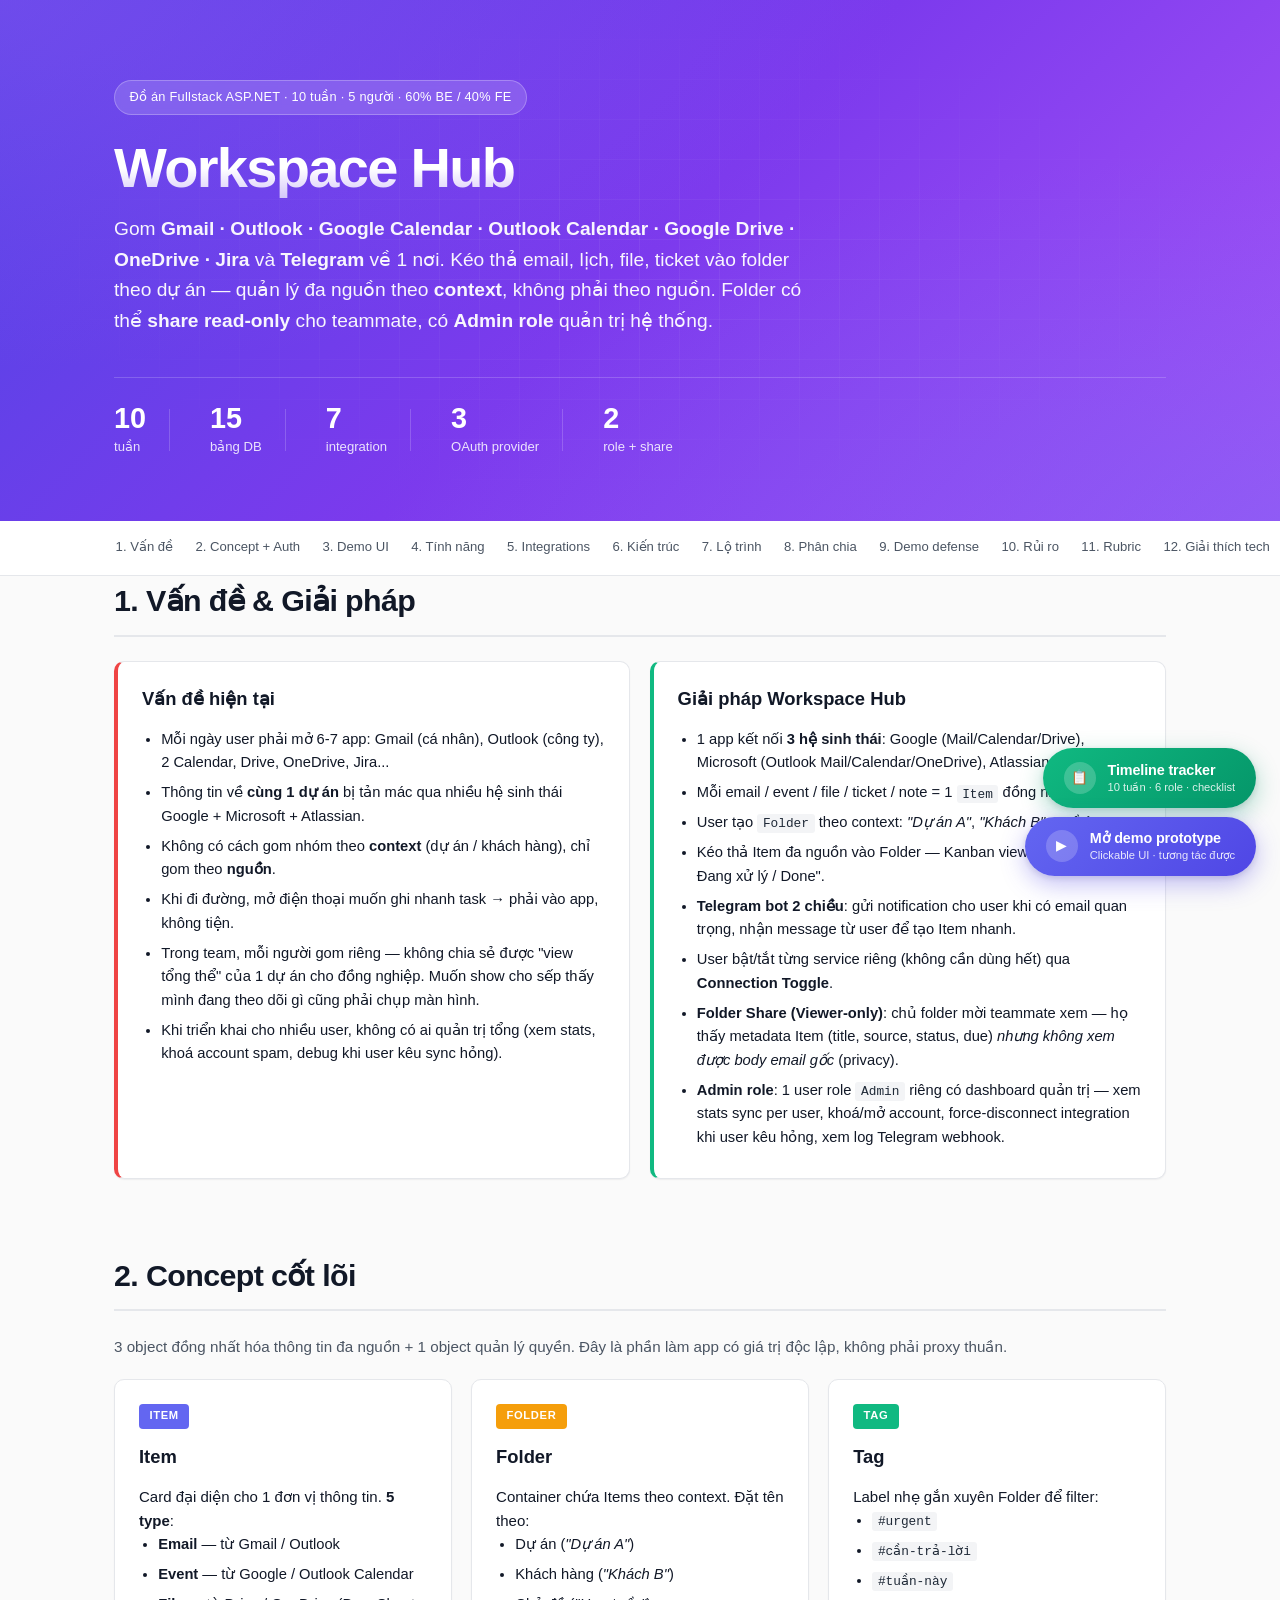
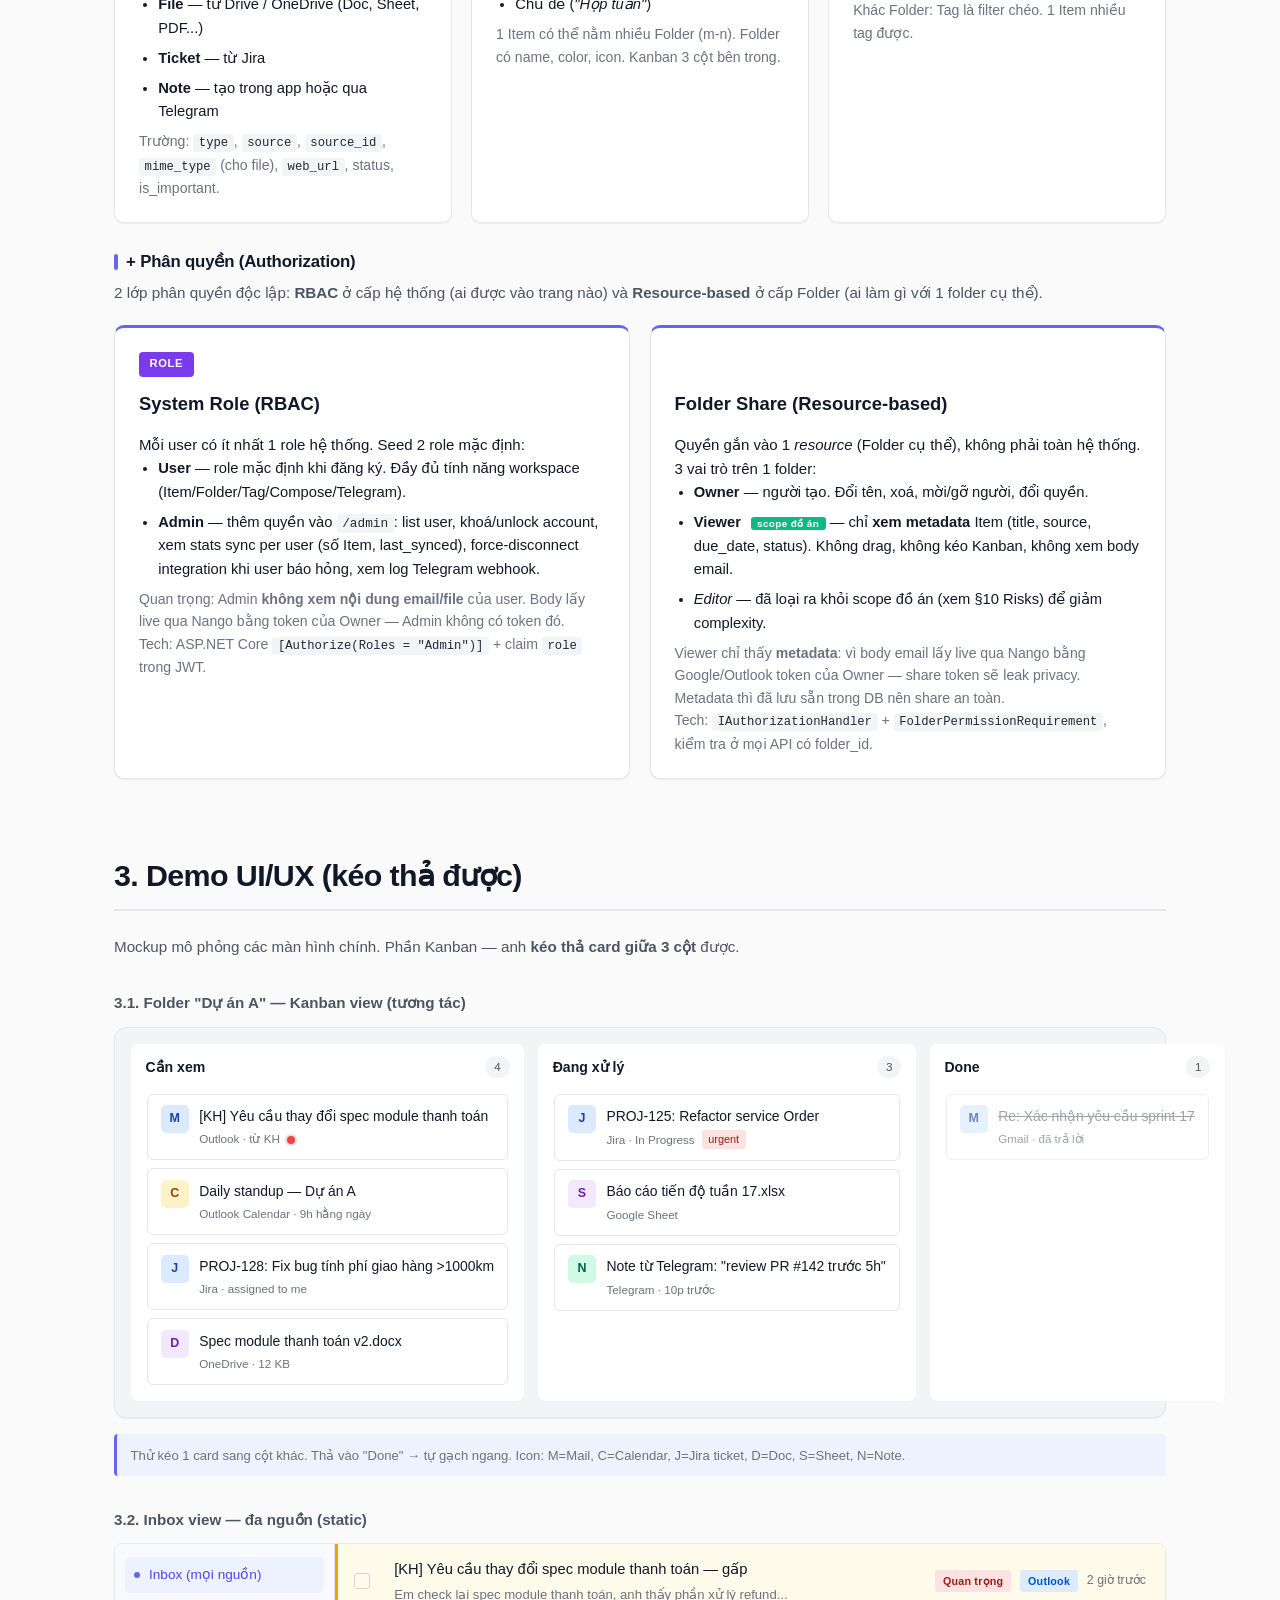
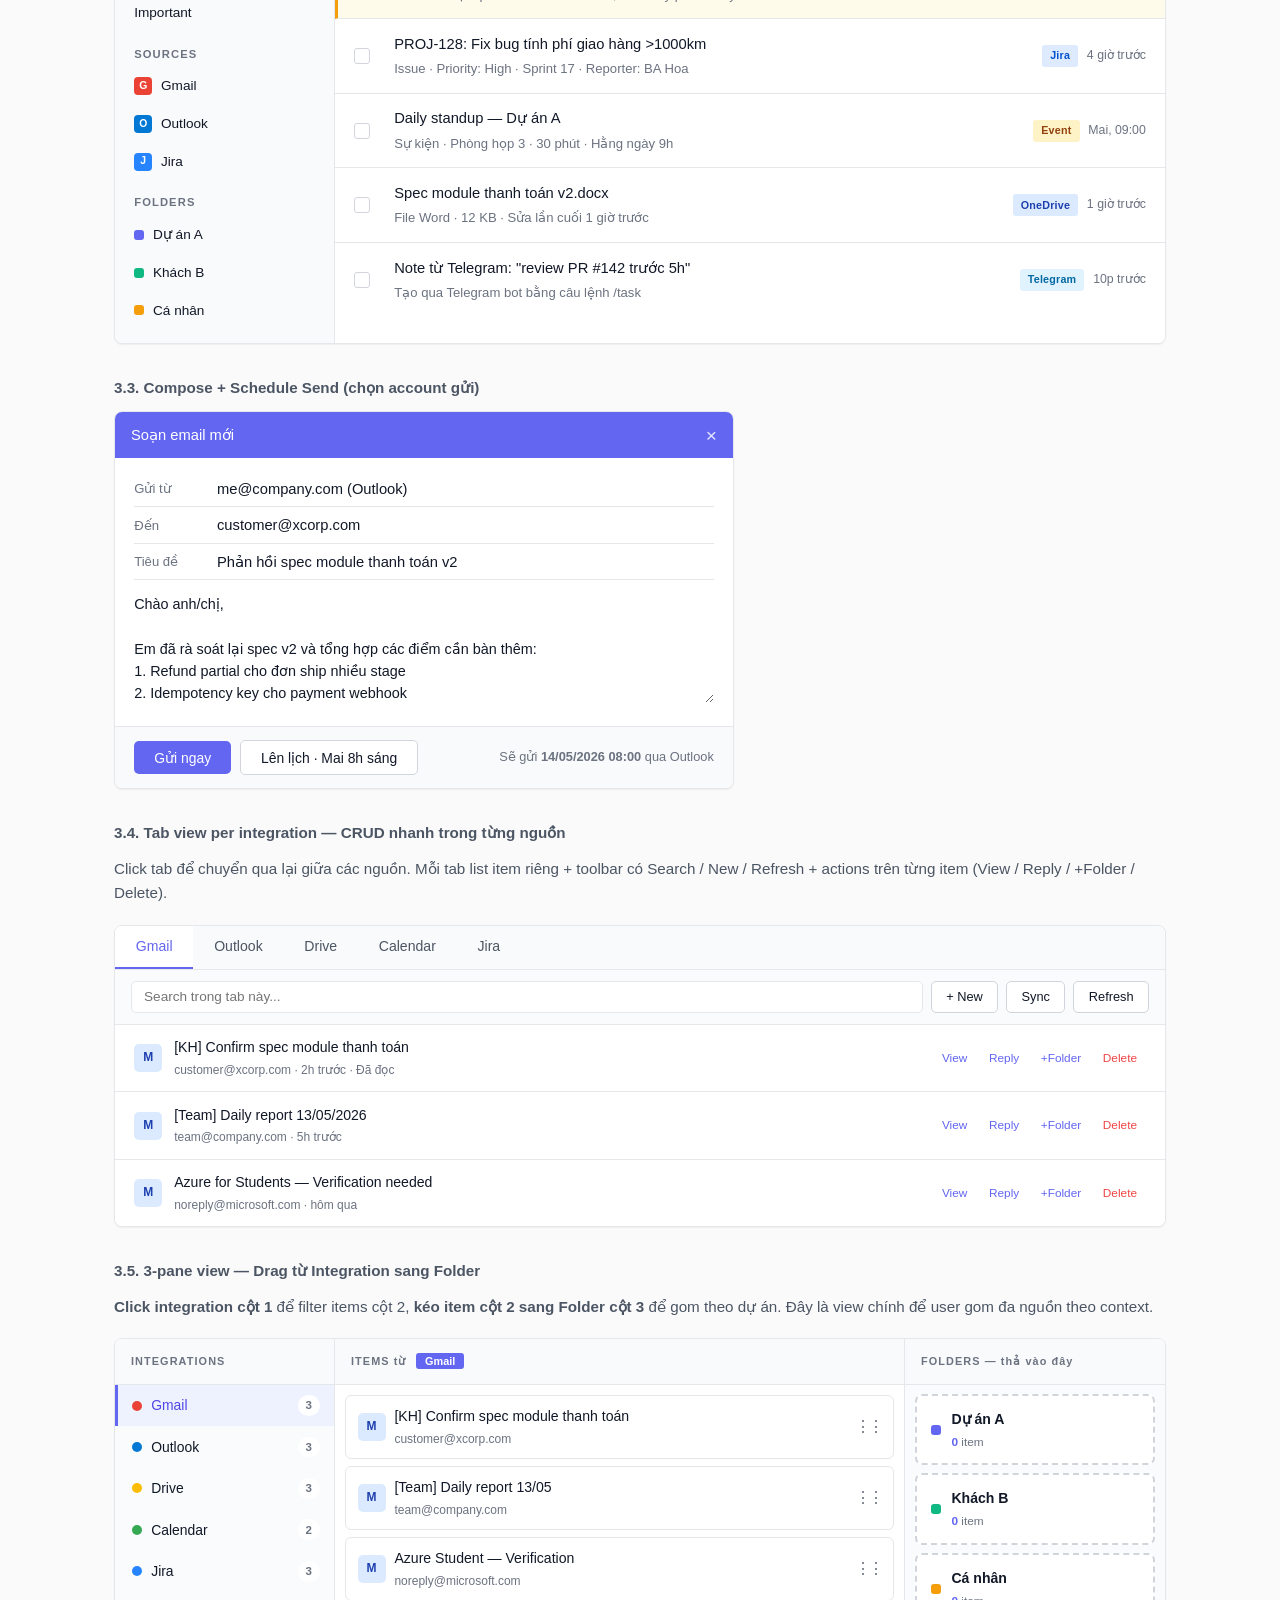
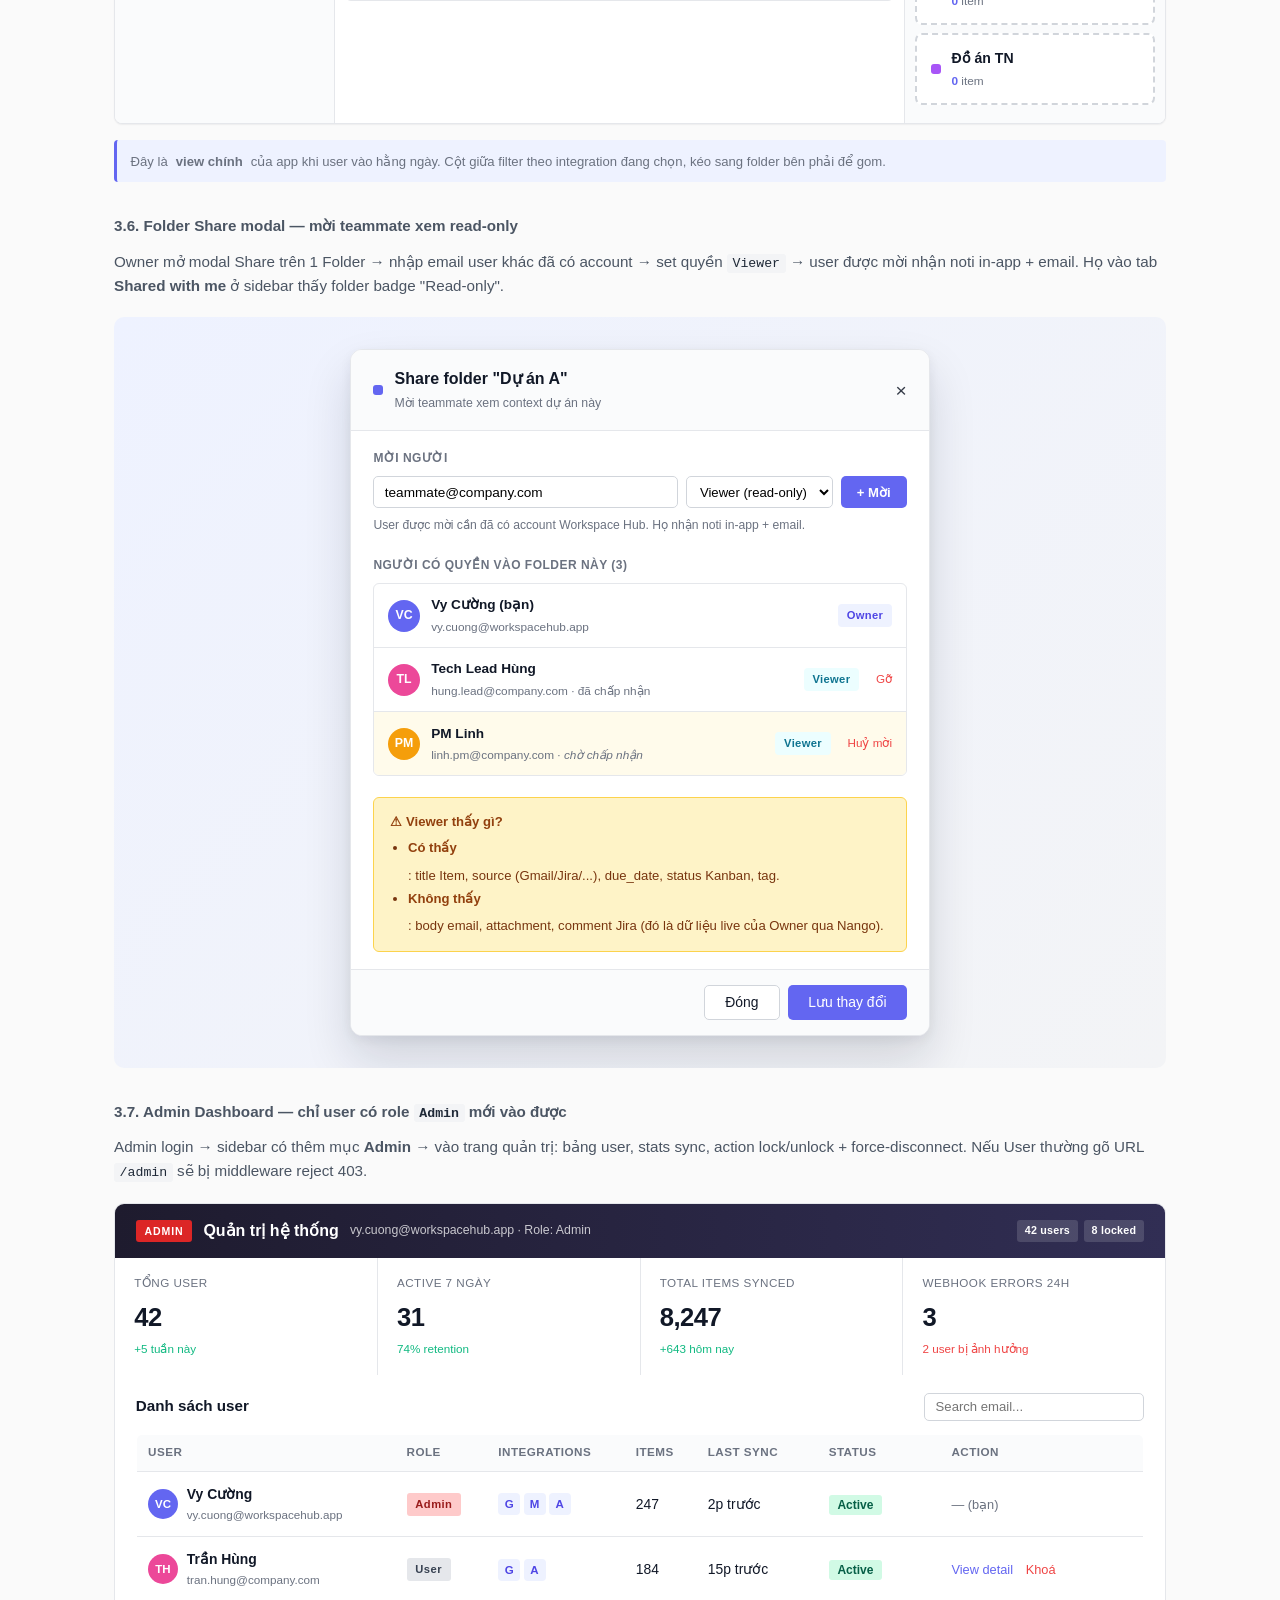
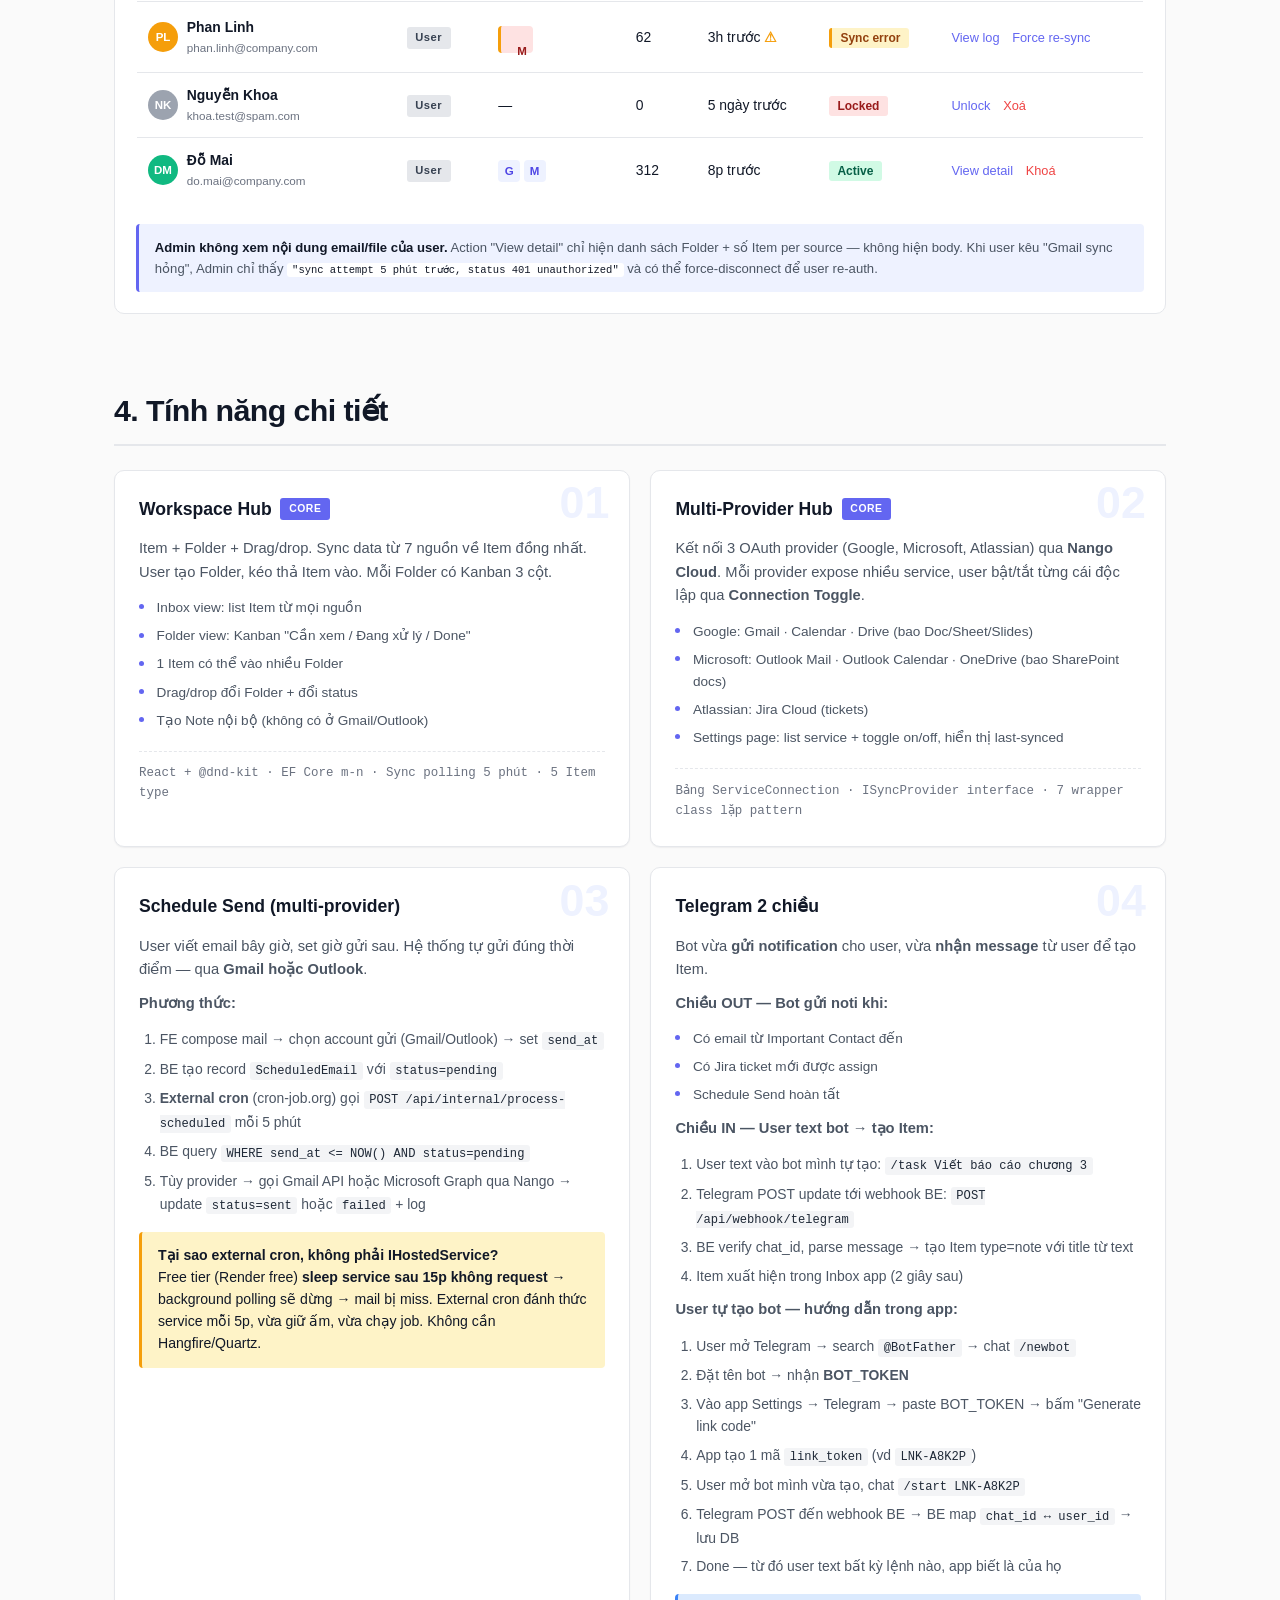
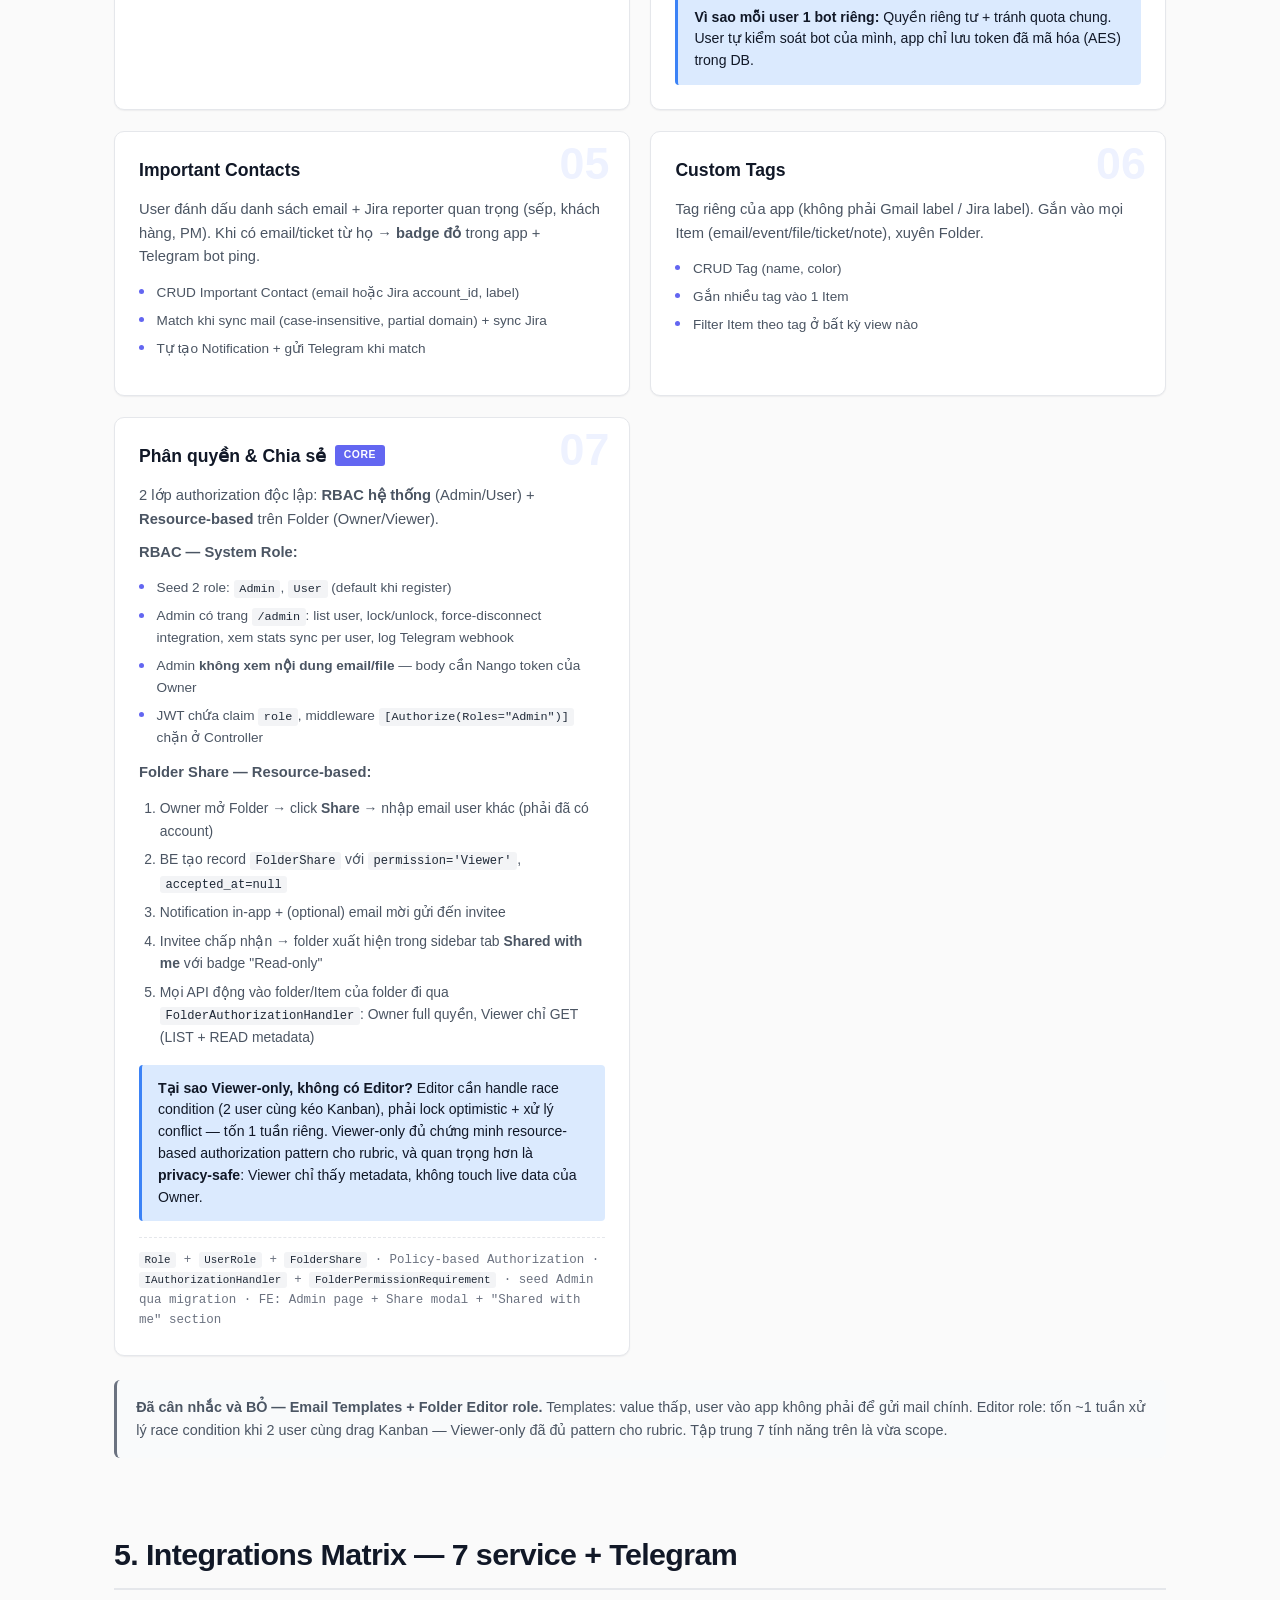
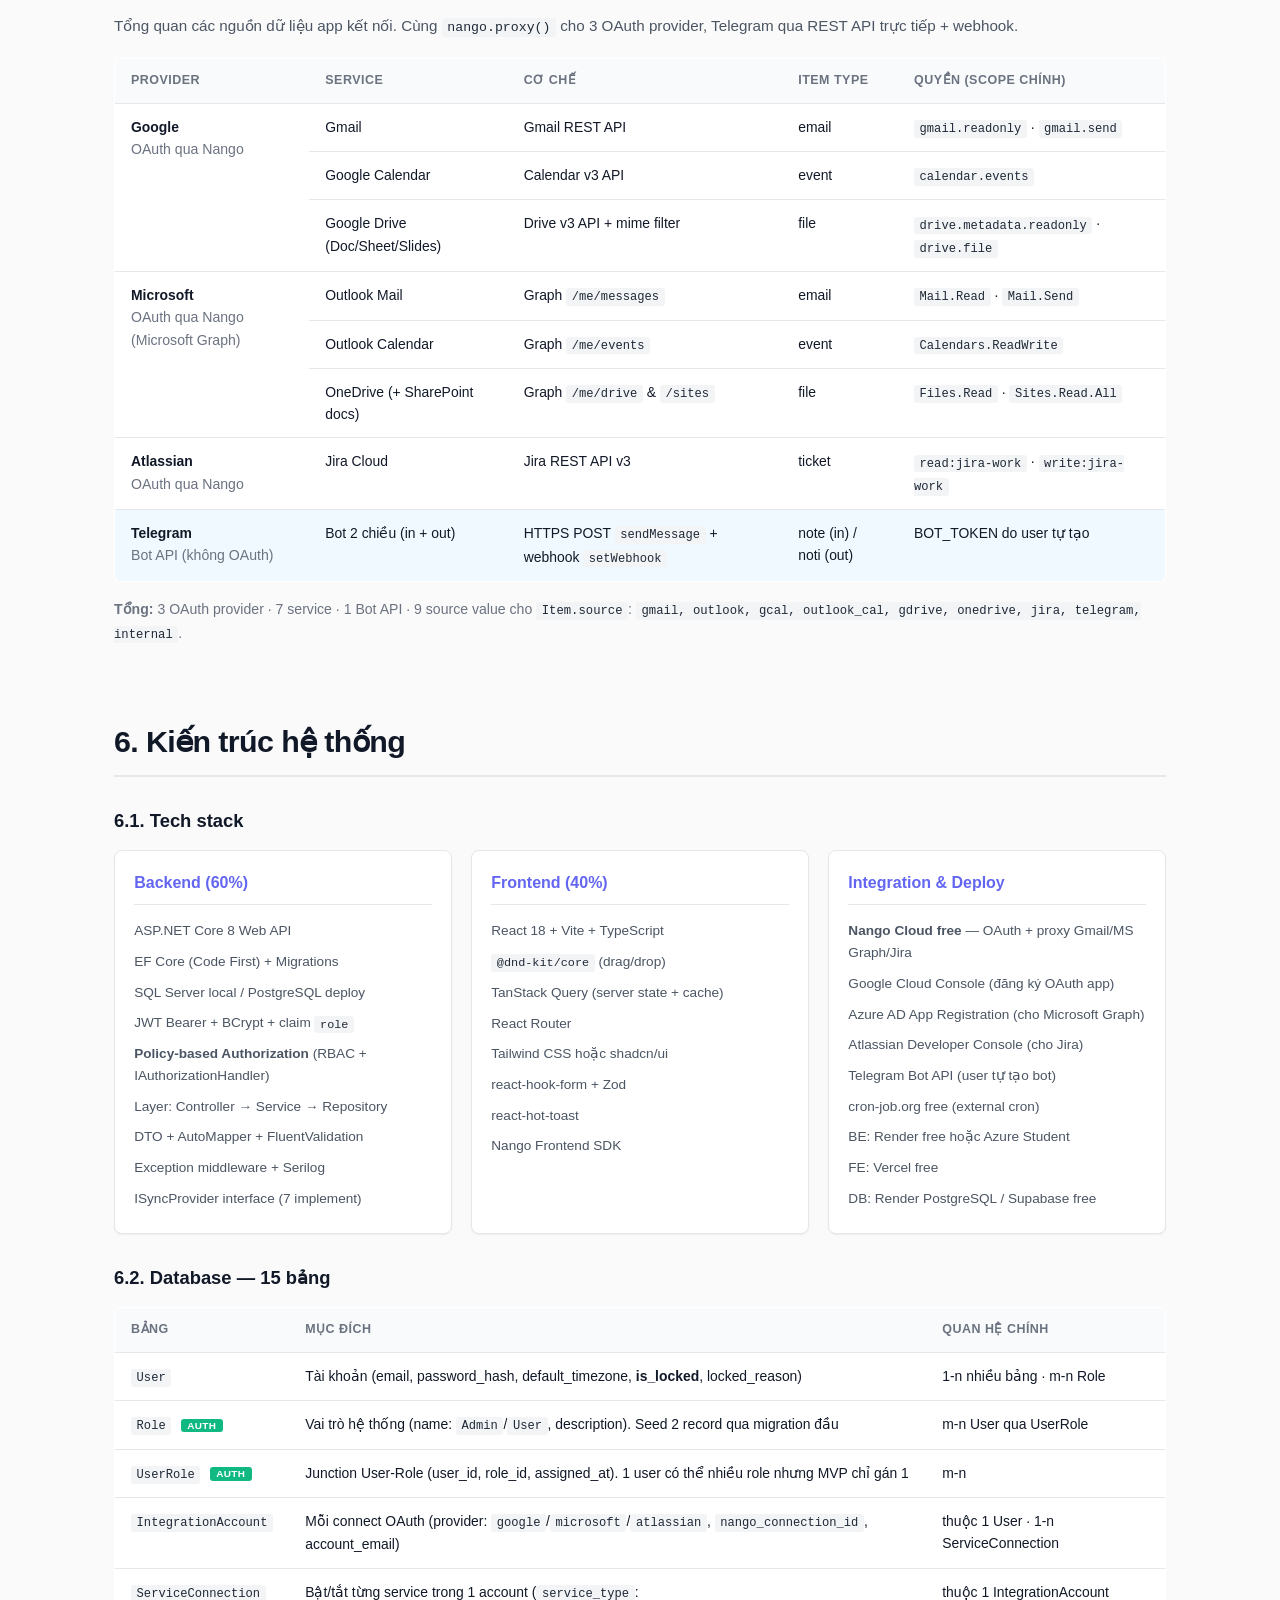
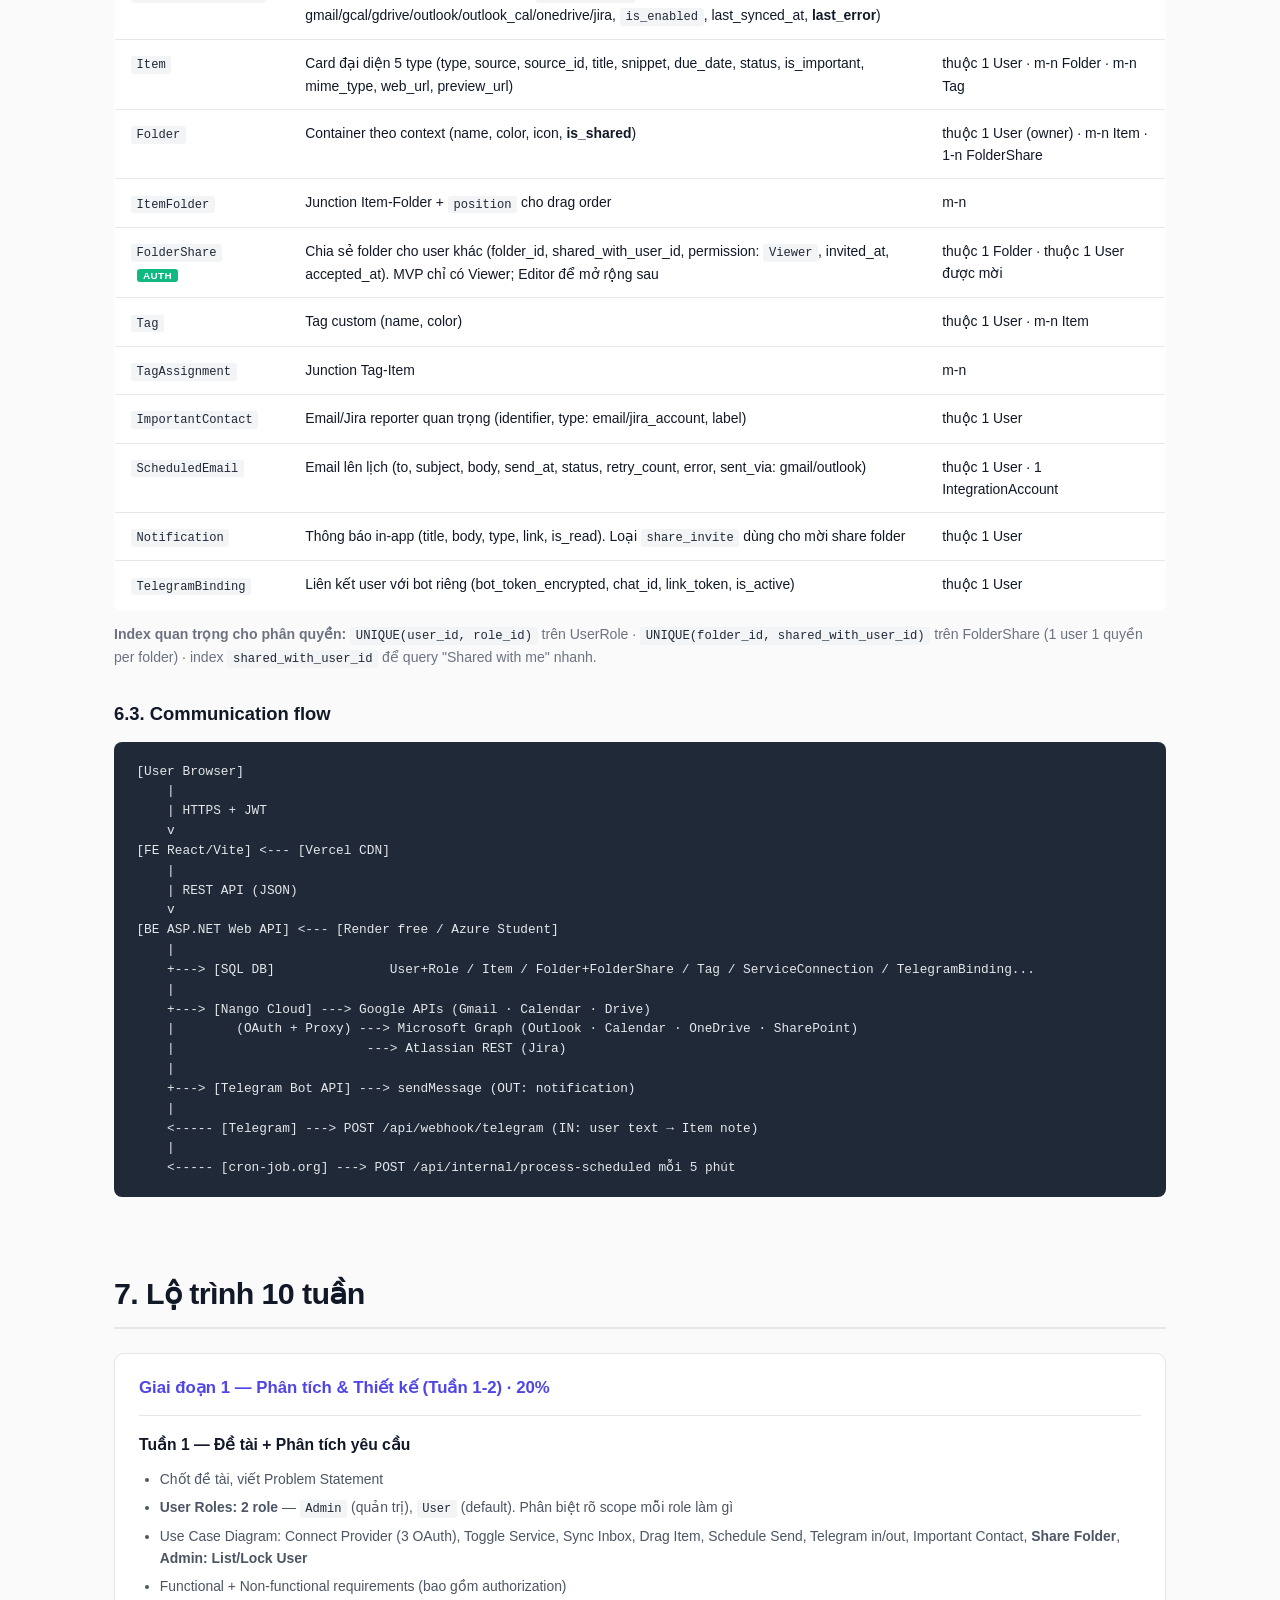
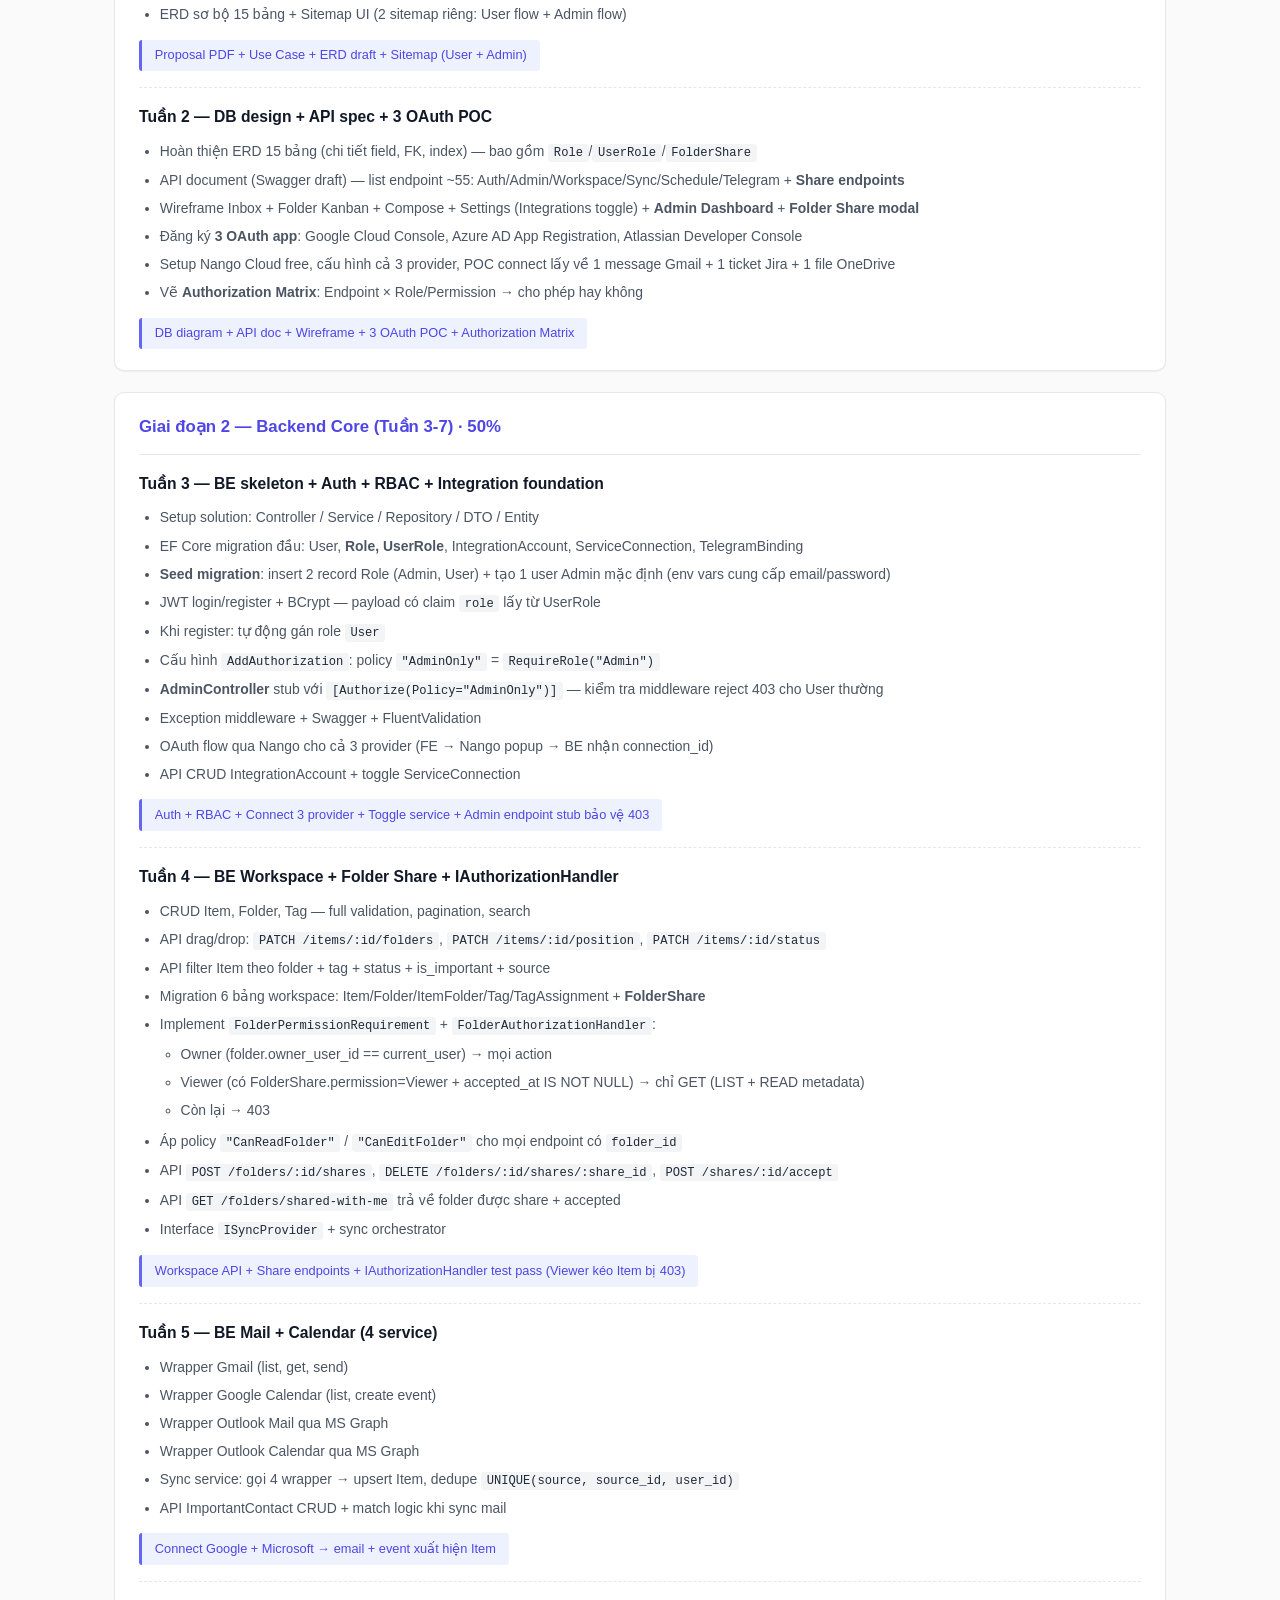
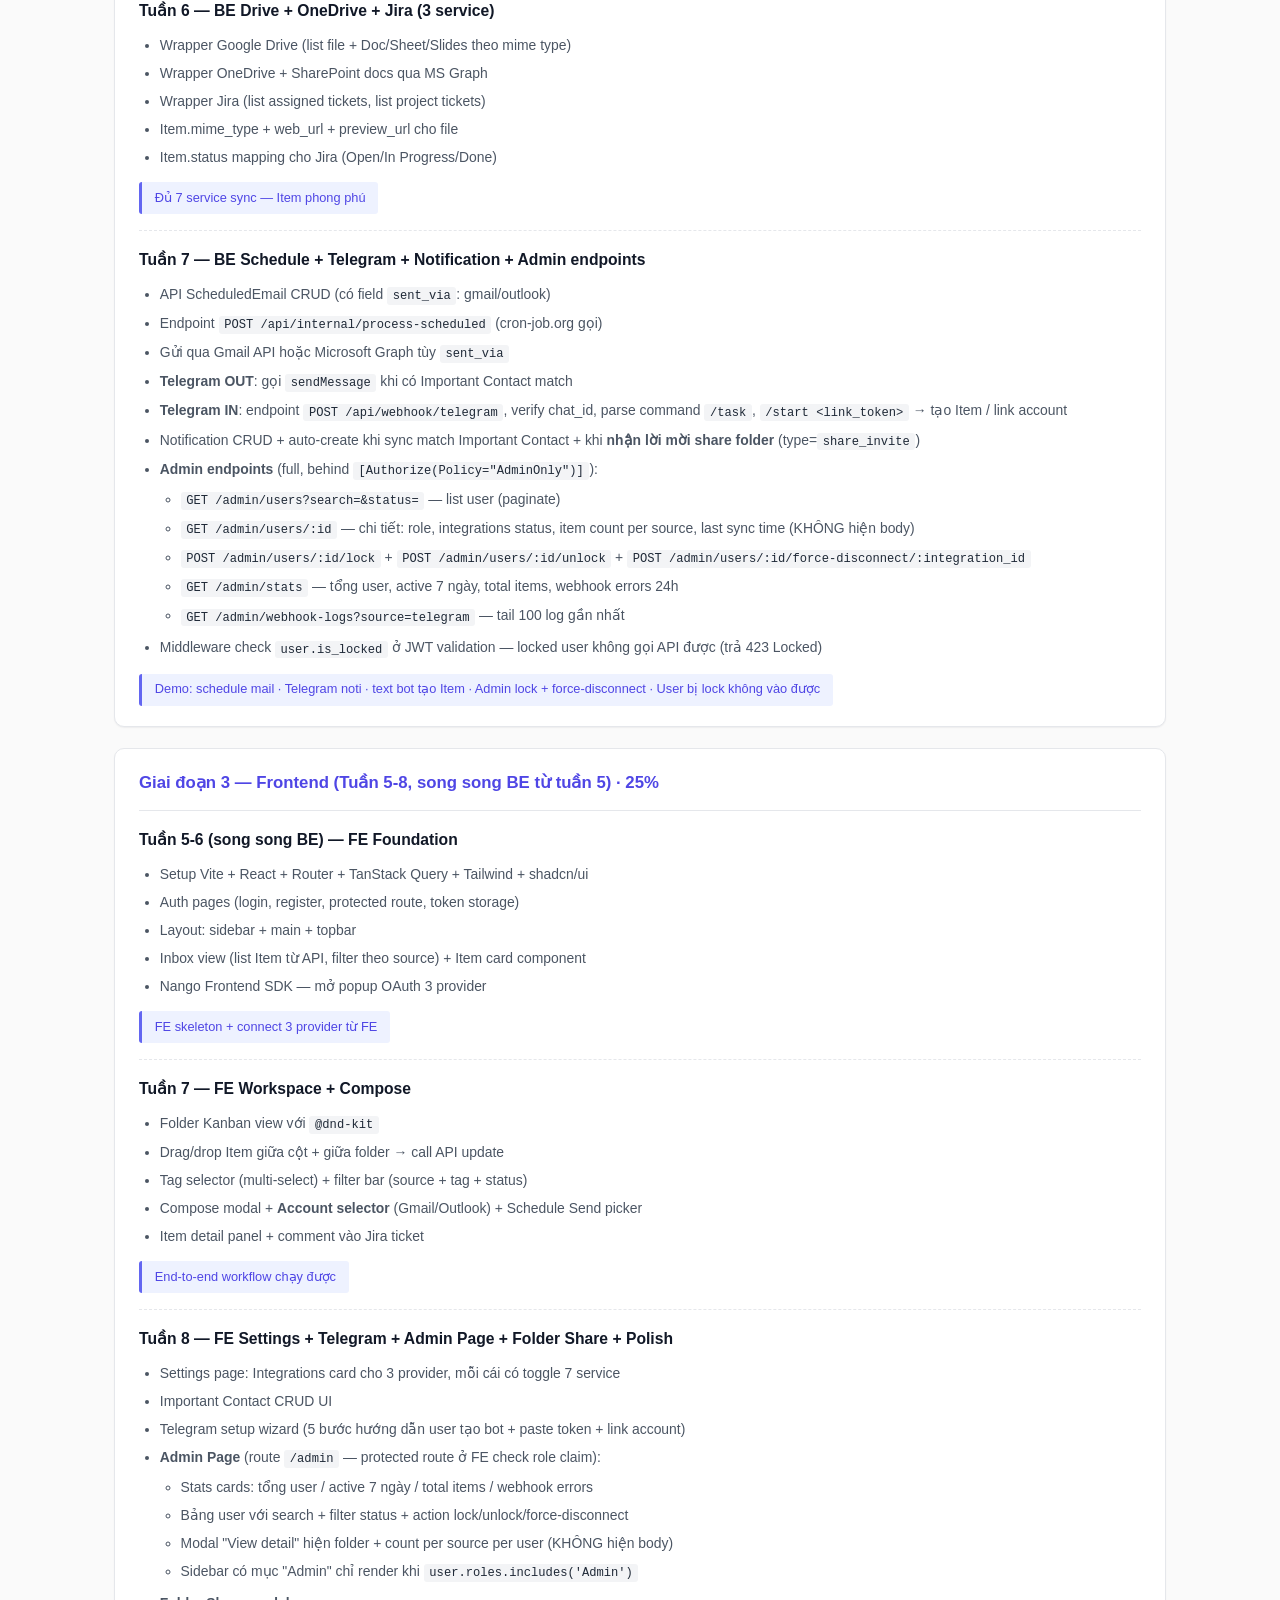
==== commit b40162e8: "feat: add timeline feature for 10-week project management with drag-and-drop task functionality" ====
--- a/index.html
+++ b/index.html
@@ -1935,6 +1935,23 @@
     </div>
   </footer>
 
+  <div class="float-stack">
+    <a class="float-proto-btn variant-timeline" href="timeline.html" title="Mở timeline 10 tuần với checklist">
+      <span class="float-proto-icon">📋</span>
+      <span class="float-proto-label">
+        <strong>Timeline tracker</strong>
+        <span class="float-proto-sub">10 tuần · 6 role · checklist</span>
+      </span>
+    </a>
+    <a class="float-proto-btn" href="prototype.html" title="Mở clickable prototype">
+      <span class="float-proto-icon">▶</span>
+      <span class="float-proto-label">
+        <strong>Mở demo prototype</strong>
+        <span class="float-proto-sub">Clickable UI · tương tác được</span>
+      </span>
+    </a>
+  </div>
+
   <script src="script.js"></script>
 </body>
 </html>
--- a/styles.css
+++ b/styles.css
@@ -2060,6 +2060,82 @@
   margin-top: 1rem;
 }
 .hint .icon { color: var(--primary); margin-top: .12rem; }
+
+/* ============ Floating buttons stack ============ */
+.float-stack {
+  position: fixed;
+  right: 1.5rem;
+  bottom: 1.5rem;
+  display: flex;
+  flex-direction: column;
+  gap: .55rem;
+  z-index: 50;
+  align-items: flex-end;
+}
+.float-proto-btn {
+  display: inline-flex;
+  align-items: center;
+  gap: .75rem;
+  background: linear-gradient(135deg, #6366F1 0%, #4F46E5 100%);
+  color: white;
+  text-decoration: none;
+  padding: .85rem 1.3rem;
+  border-radius: 999px;
+  box-shadow: 0 8px 24px rgba(79, 70, 229, .35), 0 2px 6px rgba(15, 23, 42, .12);
+  transition: transform .18s cubic-bezier(.4, 0, .2, 1), box-shadow .18s;
+  font-size: .9rem;
+}
+.float-proto-btn.variant-timeline {
+  background: linear-gradient(135deg, #10B981 0%, #059669 100%);
+  box-shadow: 0 8px 24px rgba(5, 150, 105, .32), 0 2px 6px rgba(15, 23, 42, .12);
+}
+.float-proto-btn.variant-timeline:hover {
+  box-shadow: 0 14px 32px rgba(5, 150, 105, .42), 0 4px 8px rgba(15, 23, 42, .16);
+}
+.float-proto-btn:hover {
+  transform: translateY(-2px);
+  box-shadow: 0 14px 32px rgba(79, 70, 229, .45), 0 4px 8px rgba(15, 23, 42, .16);
+}
+.float-proto-btn:active { transform: translateY(0); }
+.float-proto-icon {
+  width: 32px;
+  height: 32px;
+  background: rgba(255, 255, 255, .2);
+  border-radius: 50%;
+  display: inline-flex;
+  align-items: center;
+  justify-content: center;
+  font-size: .85rem;
+  flex-shrink: 0;
+}
+.float-proto-label {
+  display: flex;
+  flex-direction: column;
+  line-height: 1.2;
+  font-size: .9rem;
+}
+.float-proto-label strong {
+  font-weight: 600;
+  letter-spacing: -.01em;
+}
+.float-proto-sub {
+  font-size: .7rem;
+  opacity: .85;
+  margin-top: .1rem;
+}
+
+@media (max-width: 600px) {
+  .float-stack {
+    right: 1rem;
+    bottom: 1rem;
+    gap: .4rem;
+  }
+  .float-proto-btn {
+    padding: .65rem .95rem;
+    font-size: .85rem;
+  }
+  .float-proto-sub { display: none; }
+}
 
 /* ============ Authorization concept block ============ */
 .concept-sub {
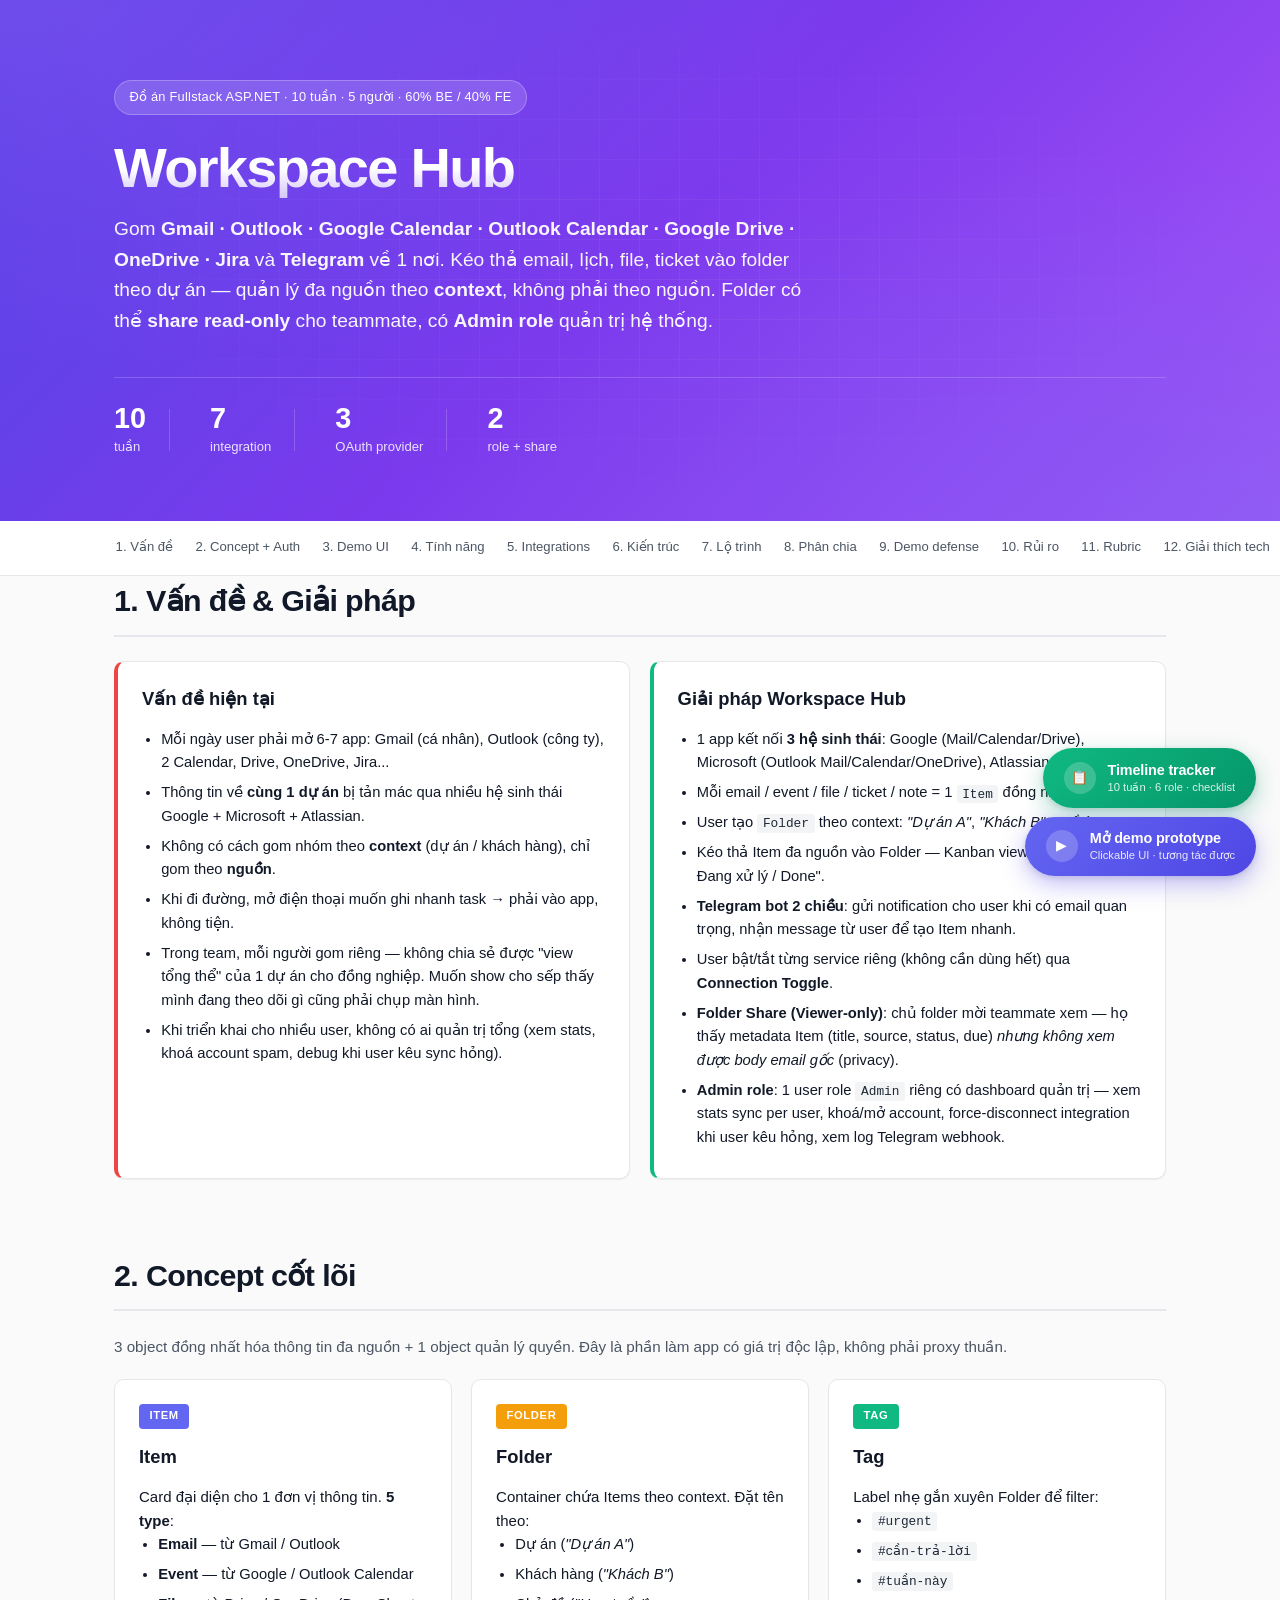
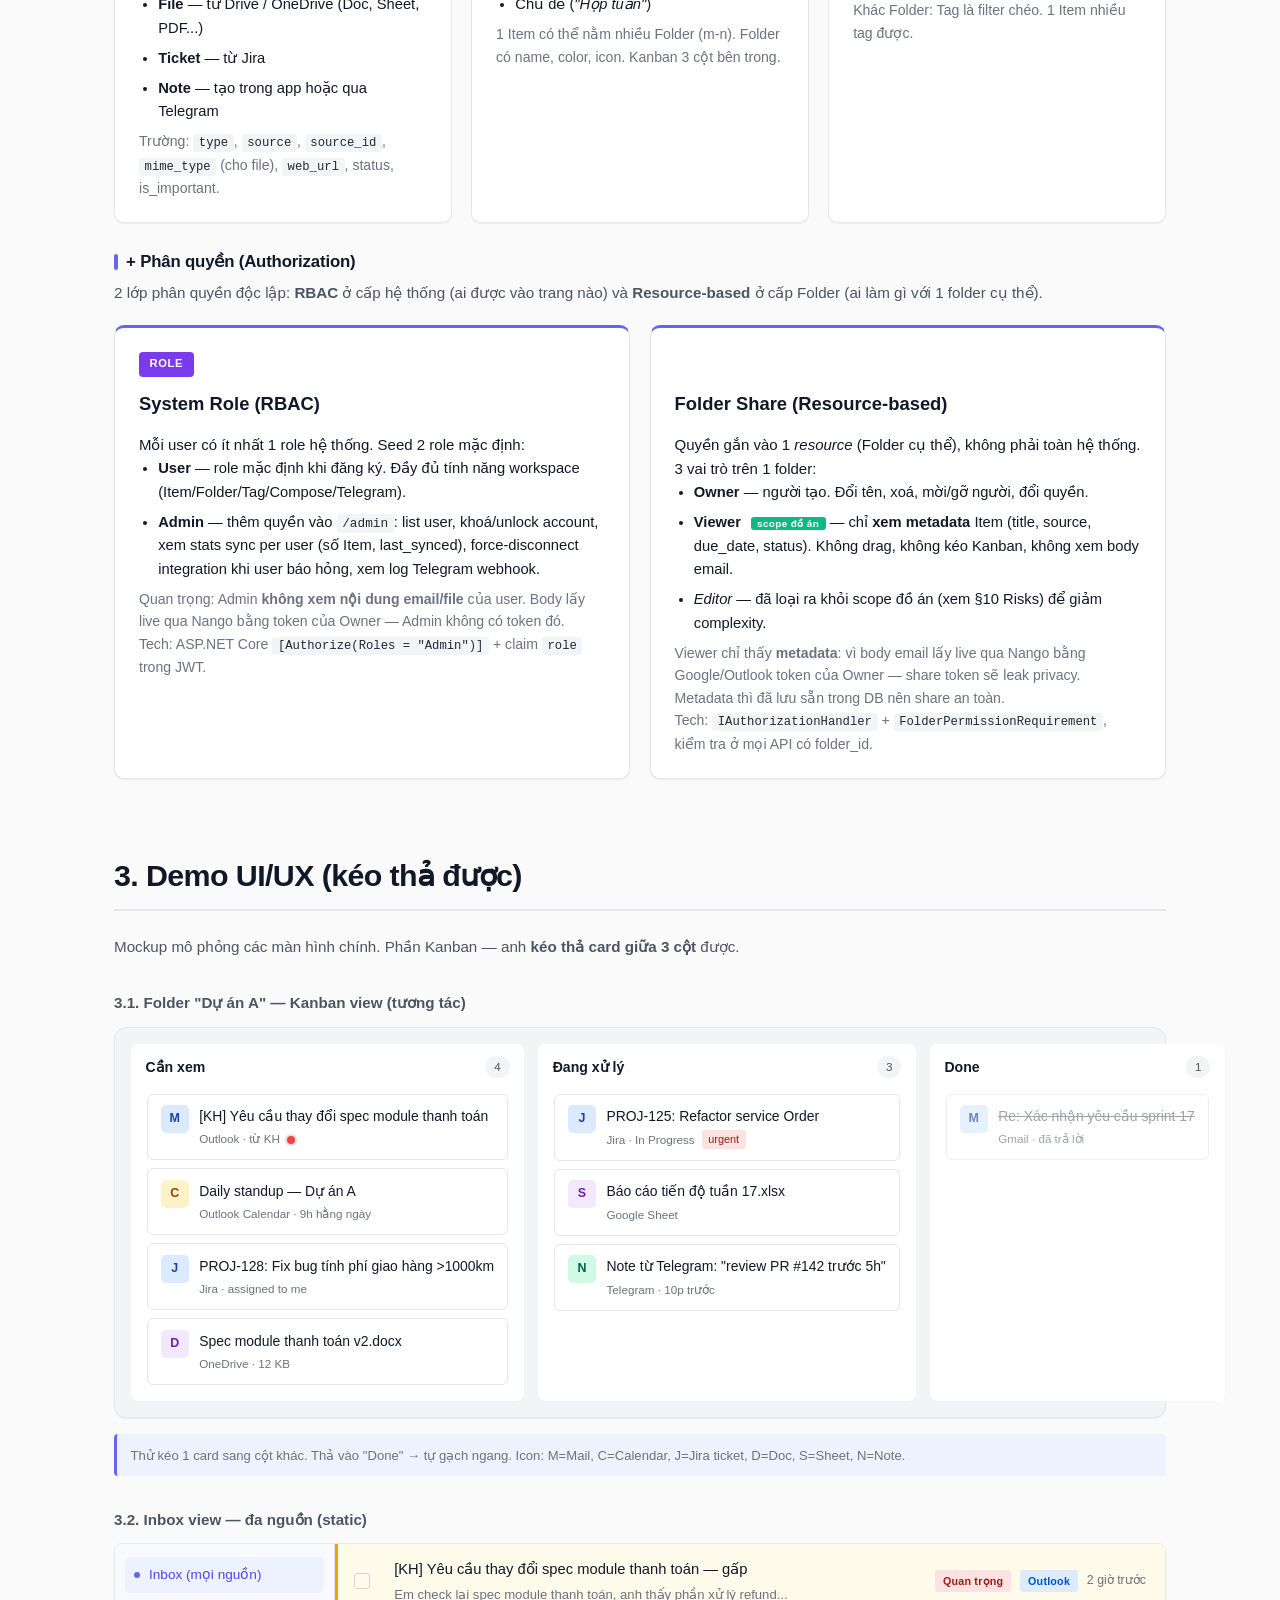
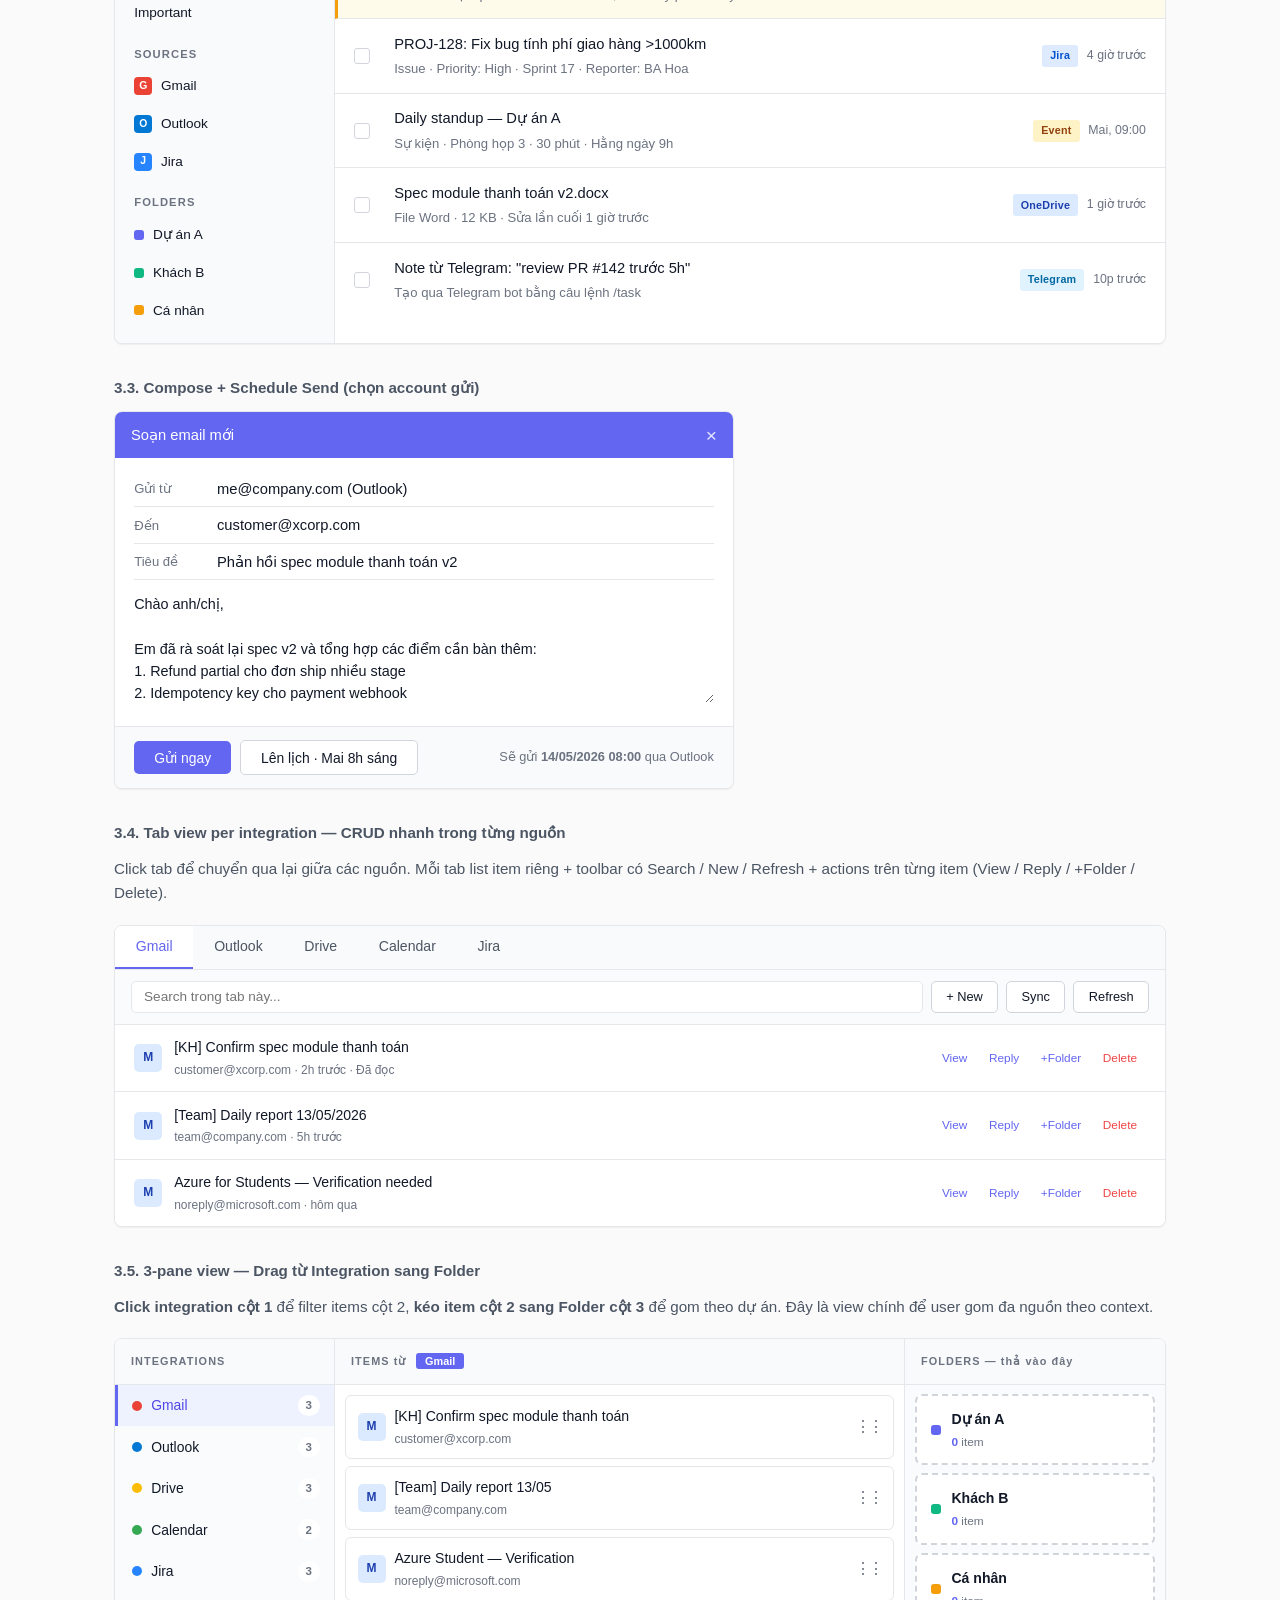
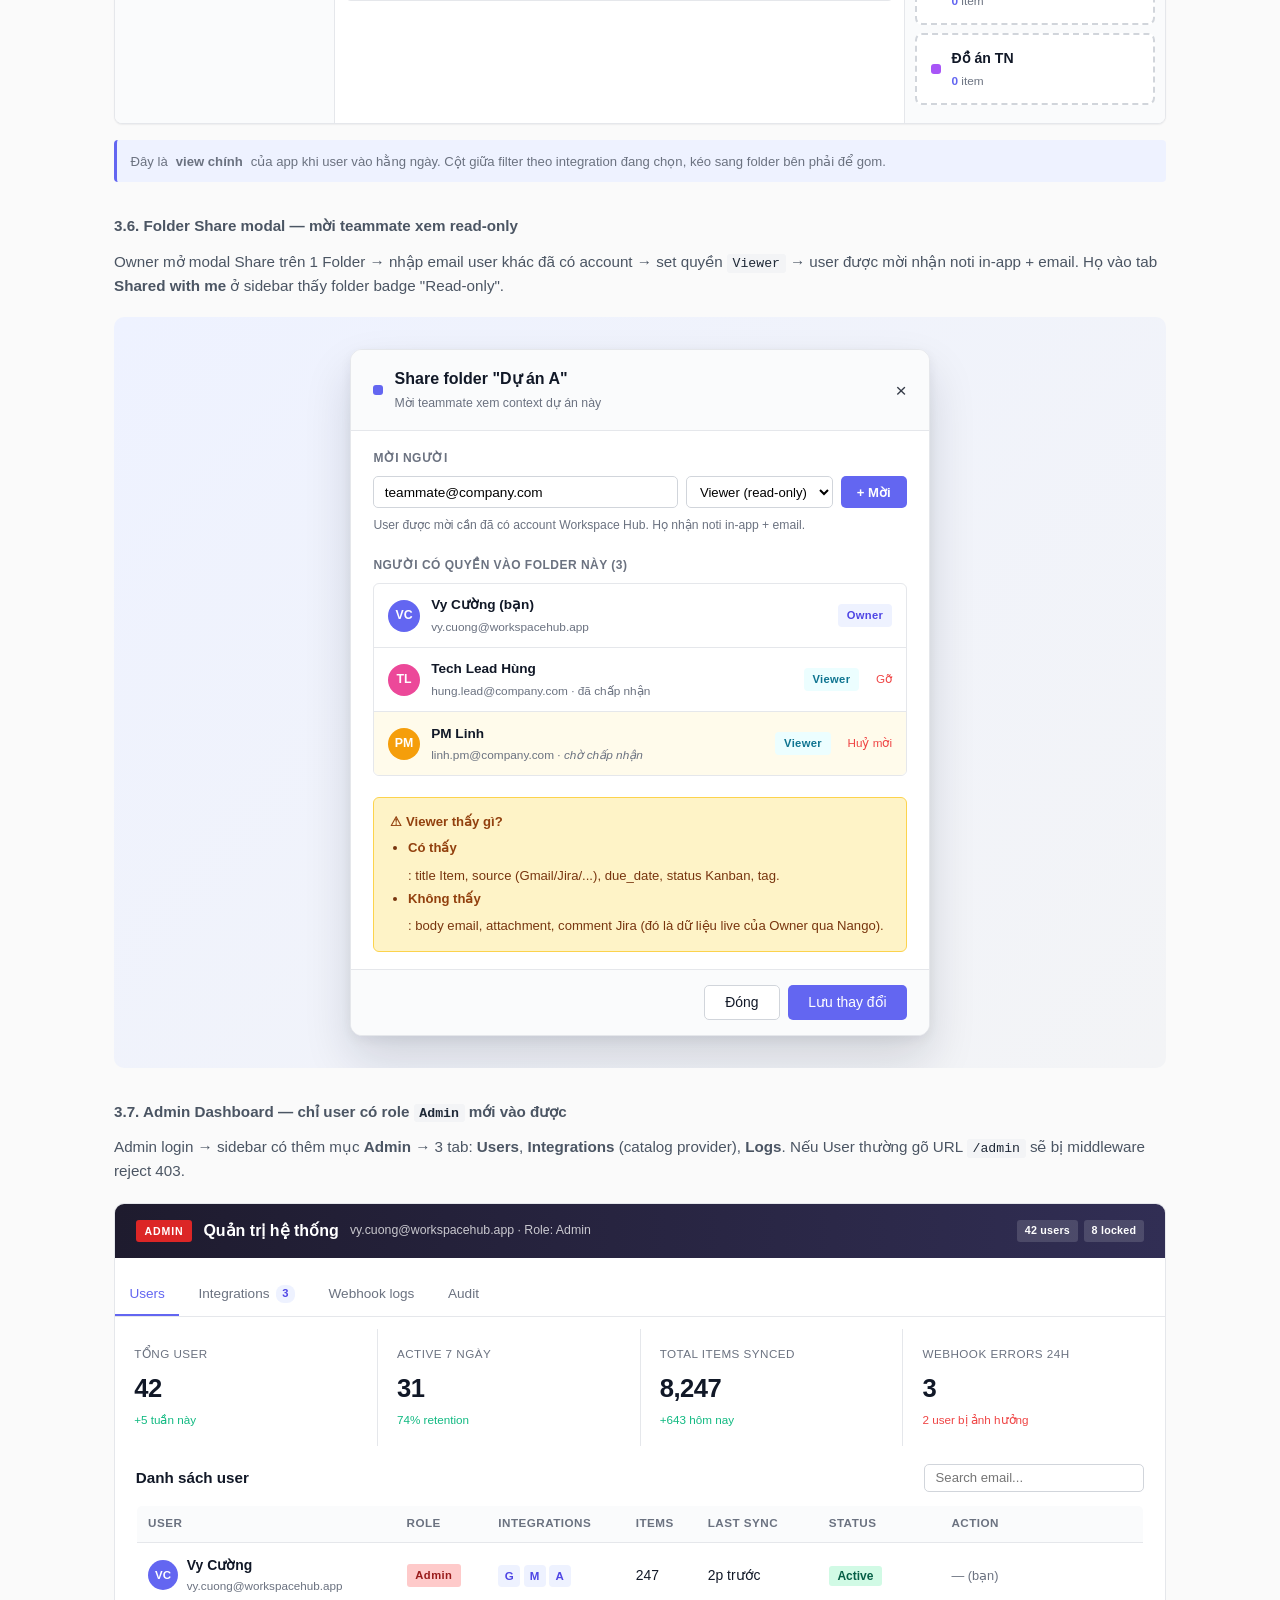
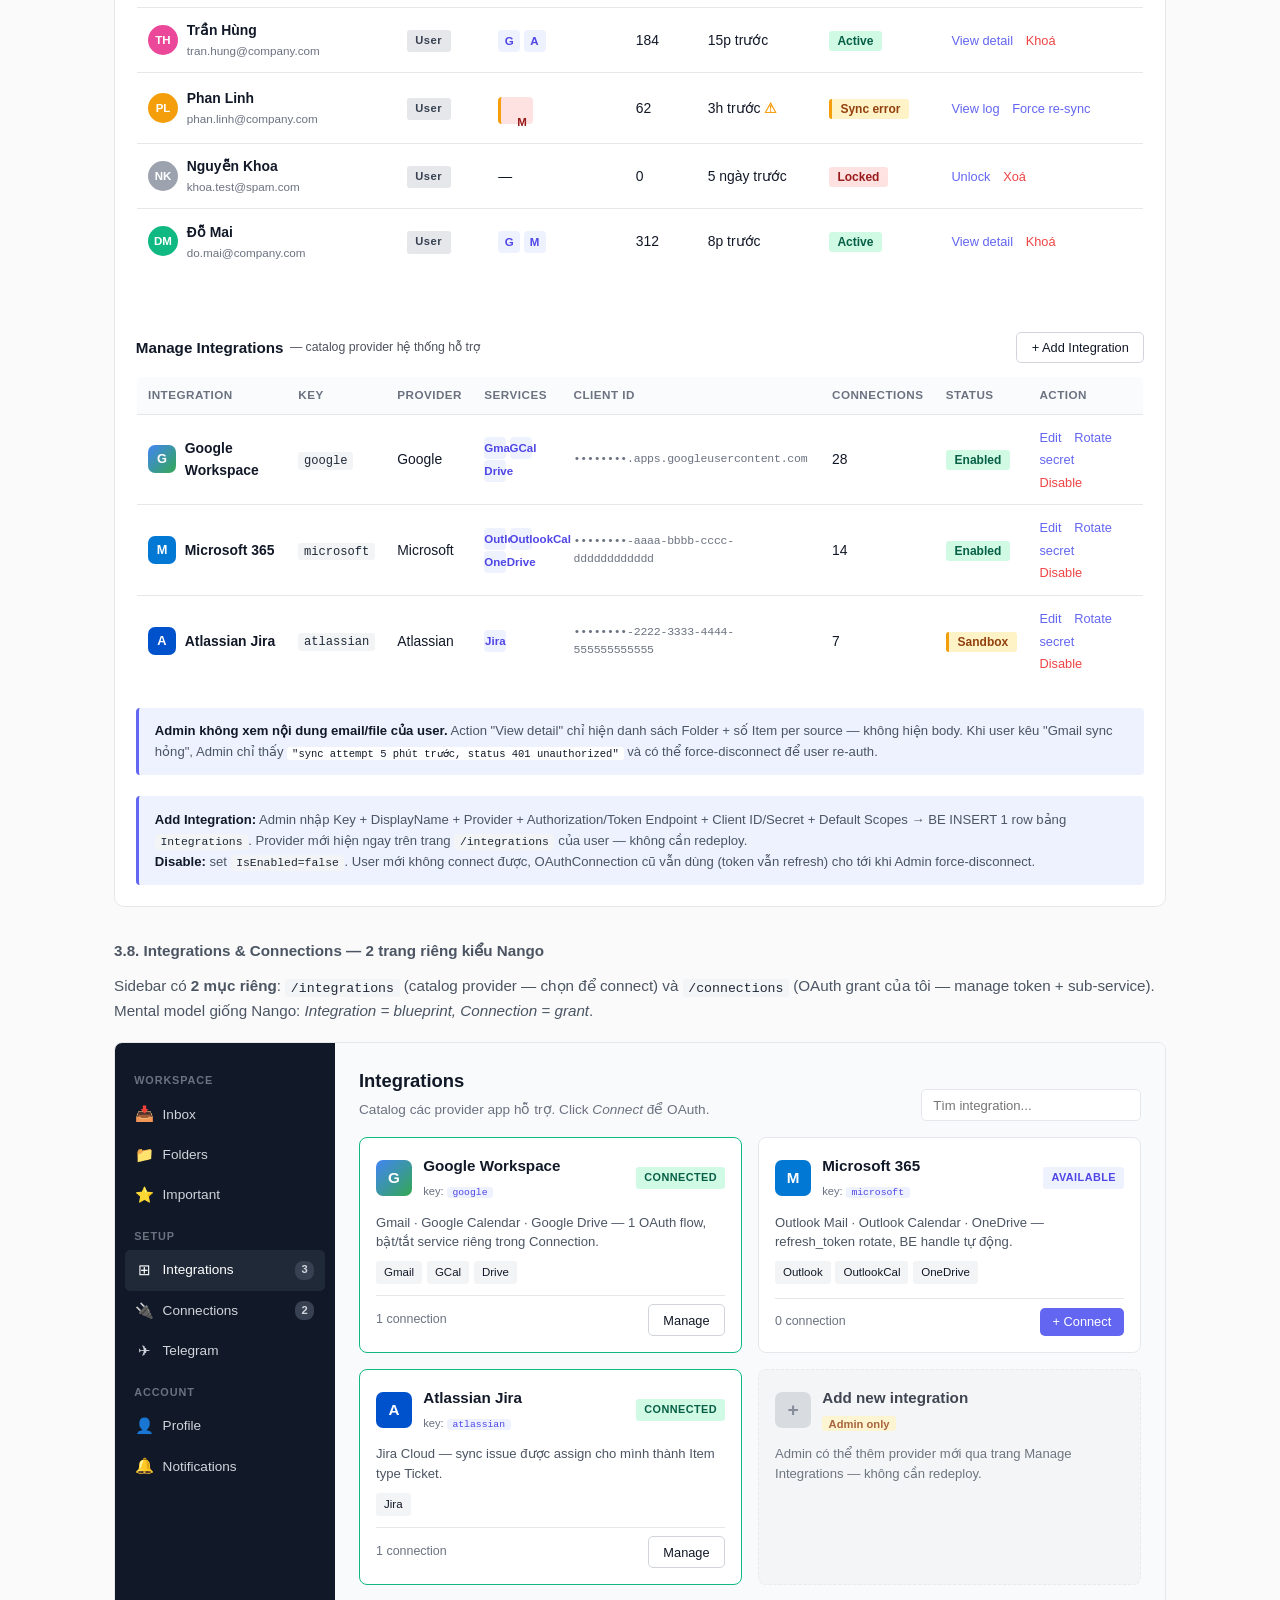
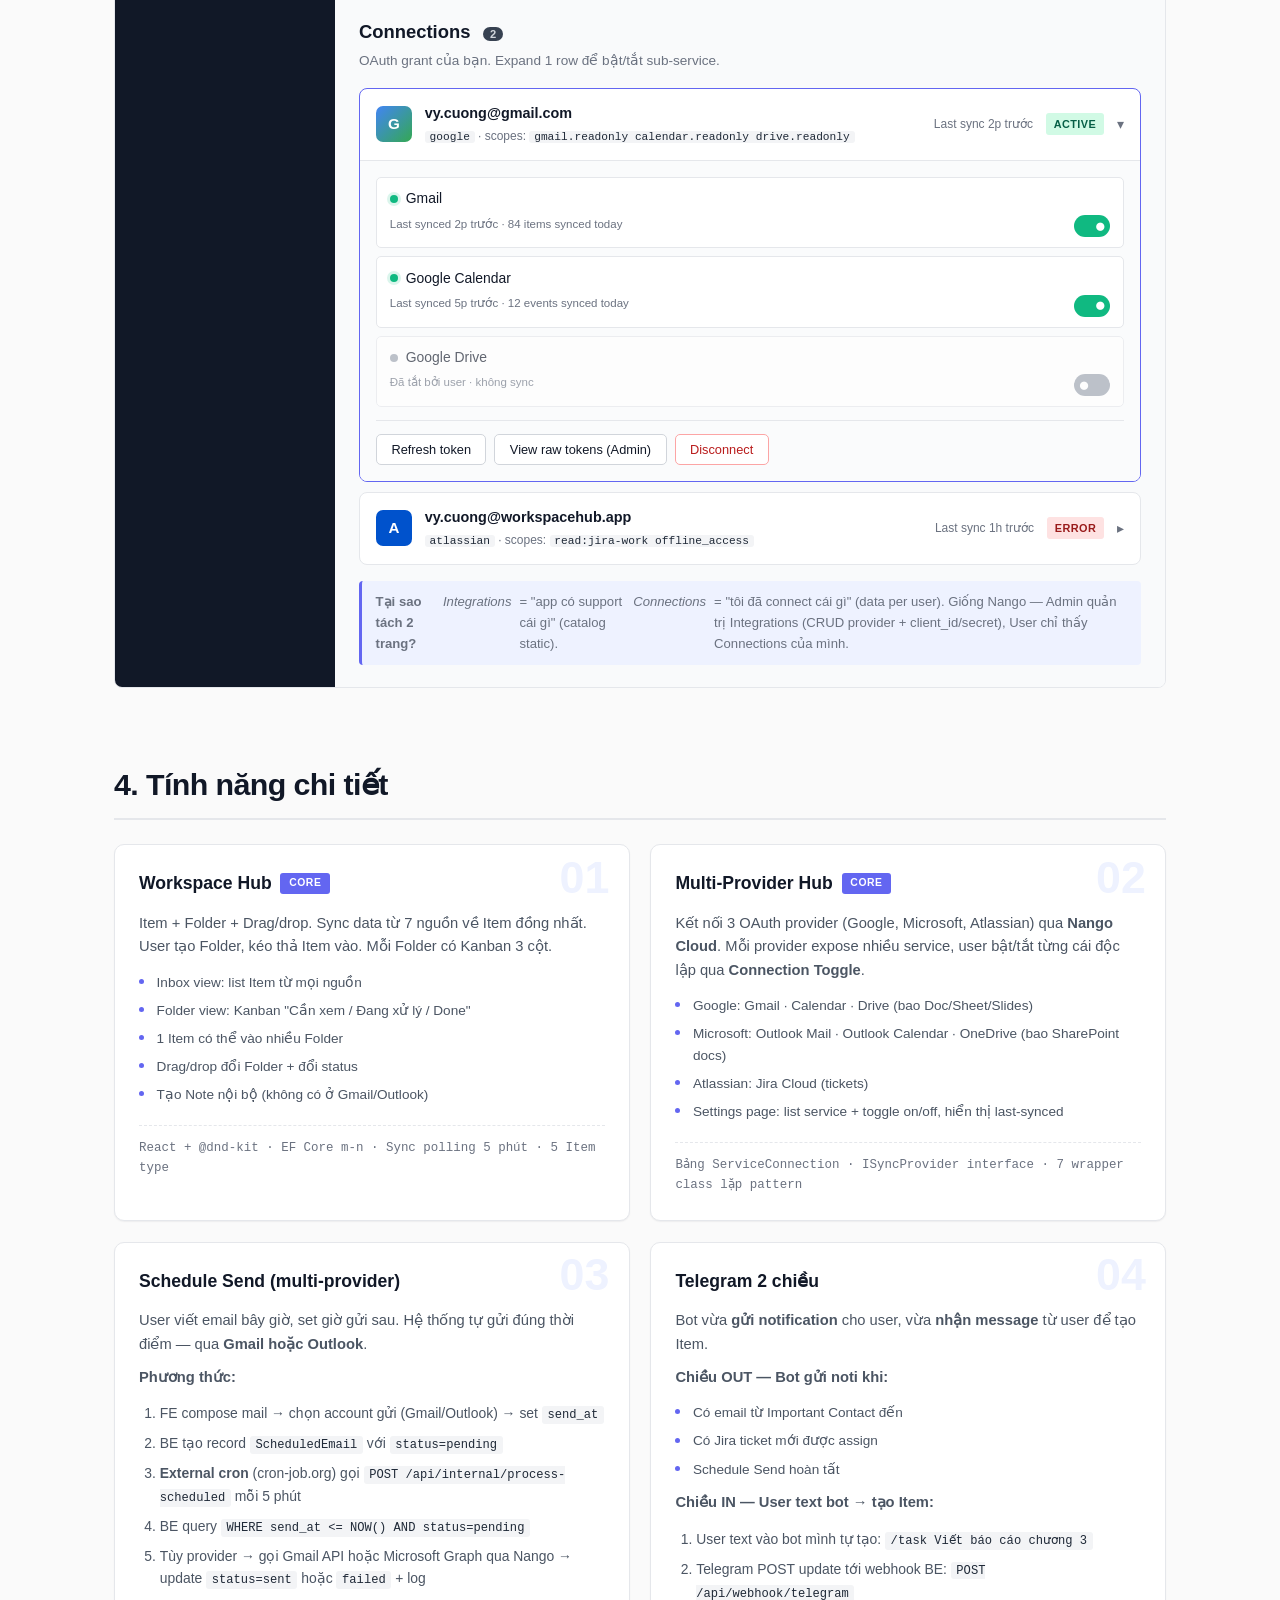
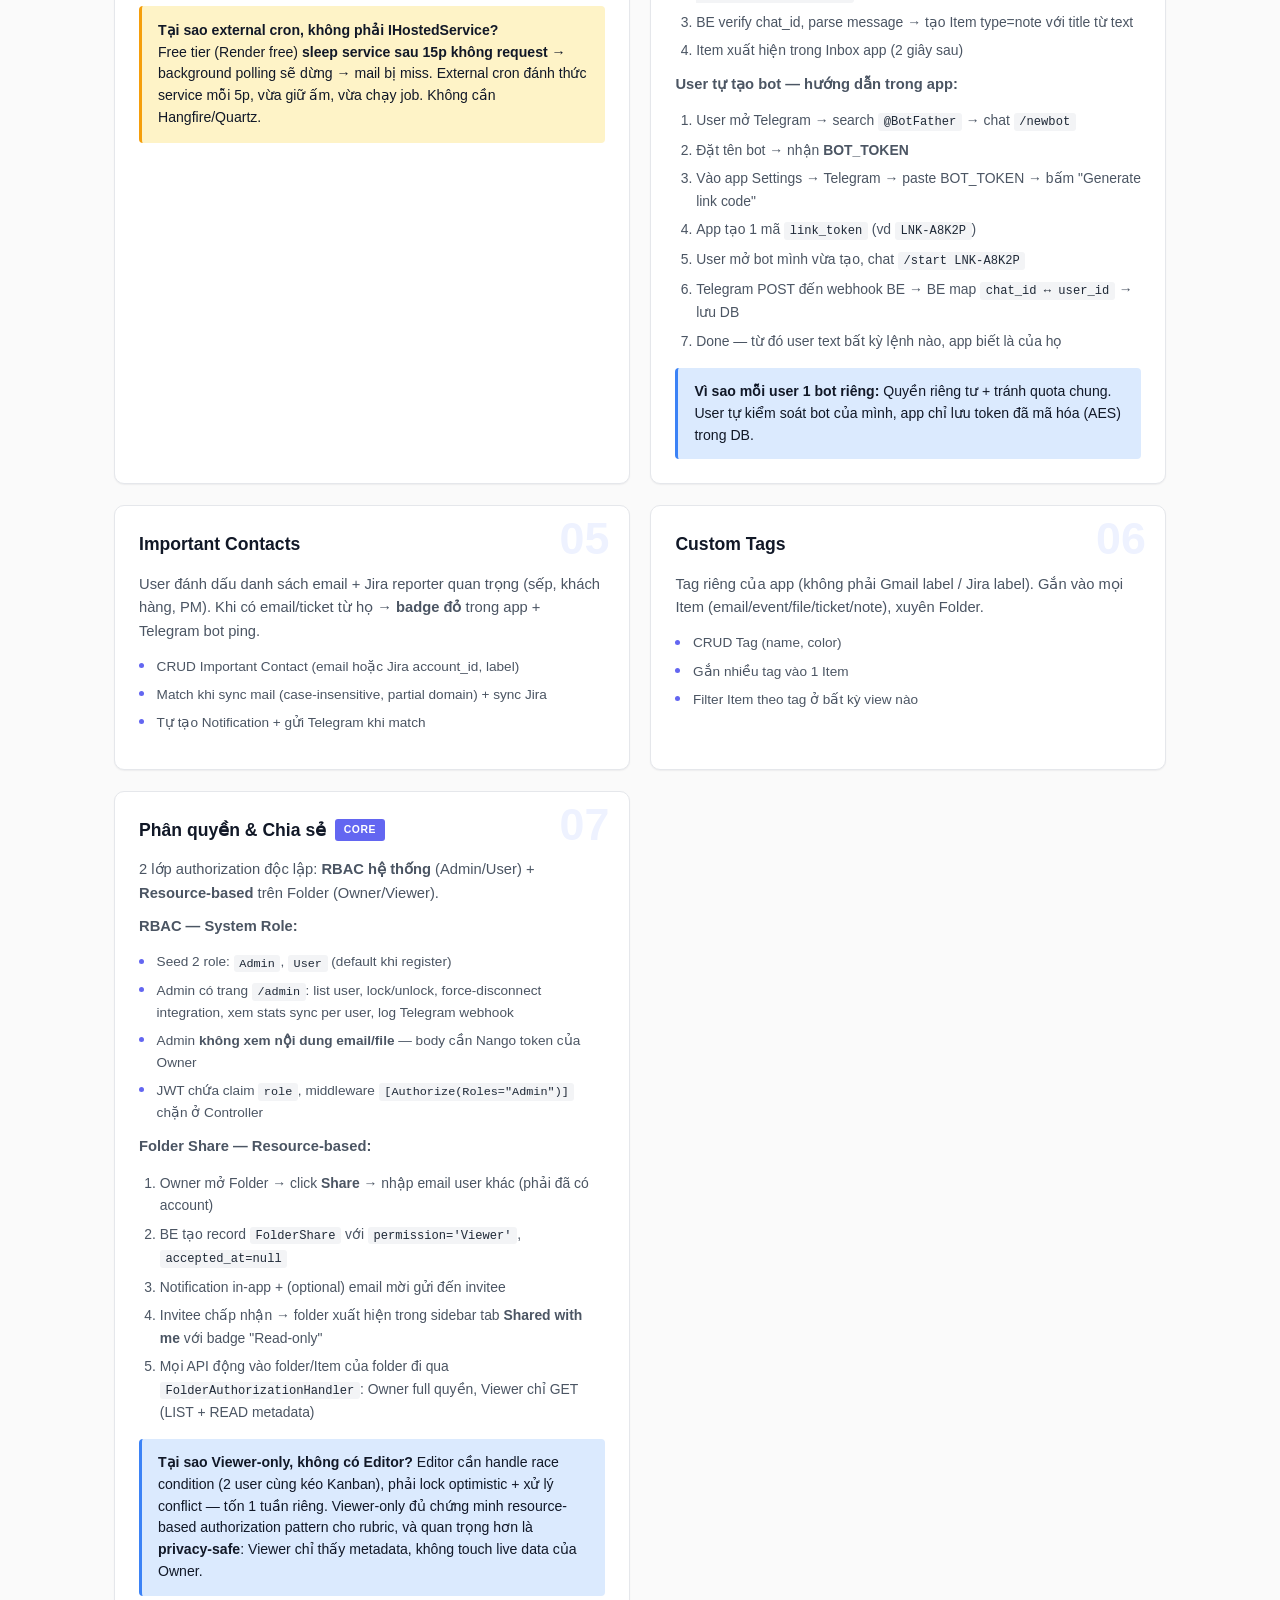
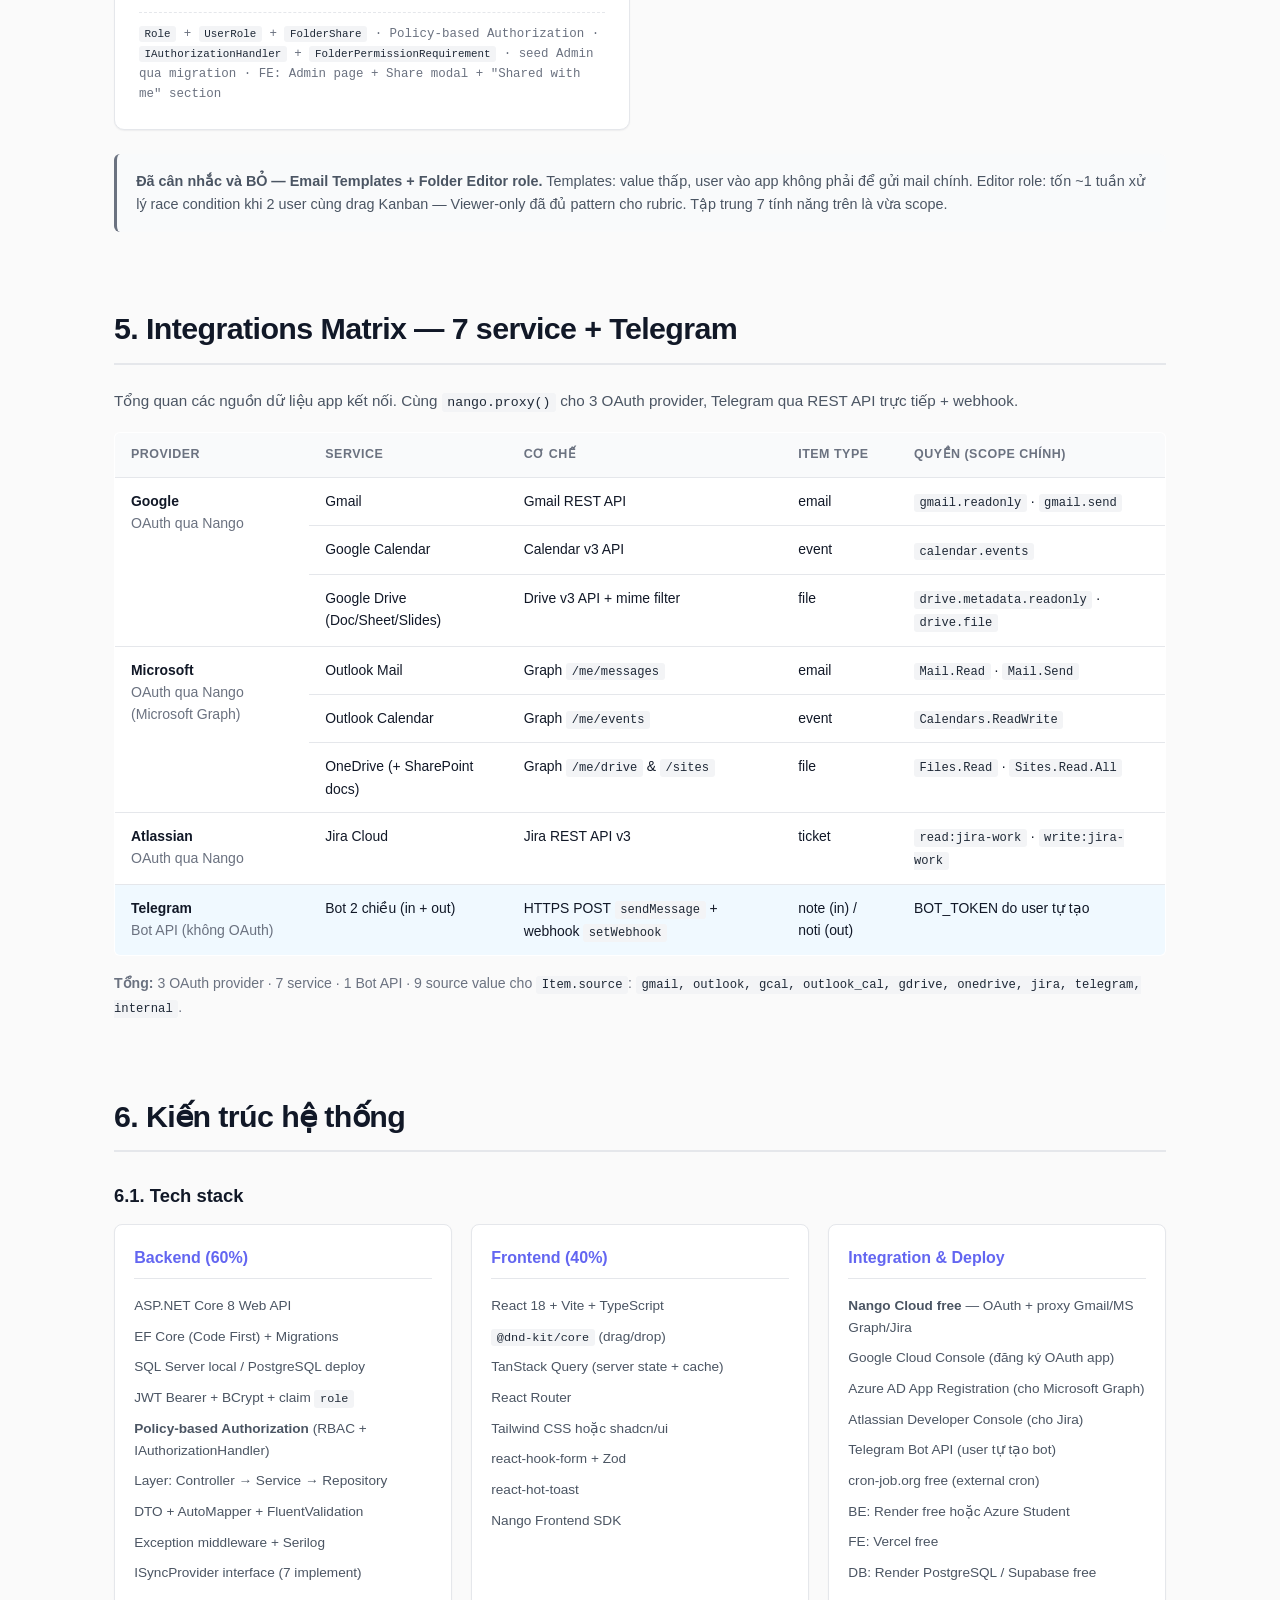
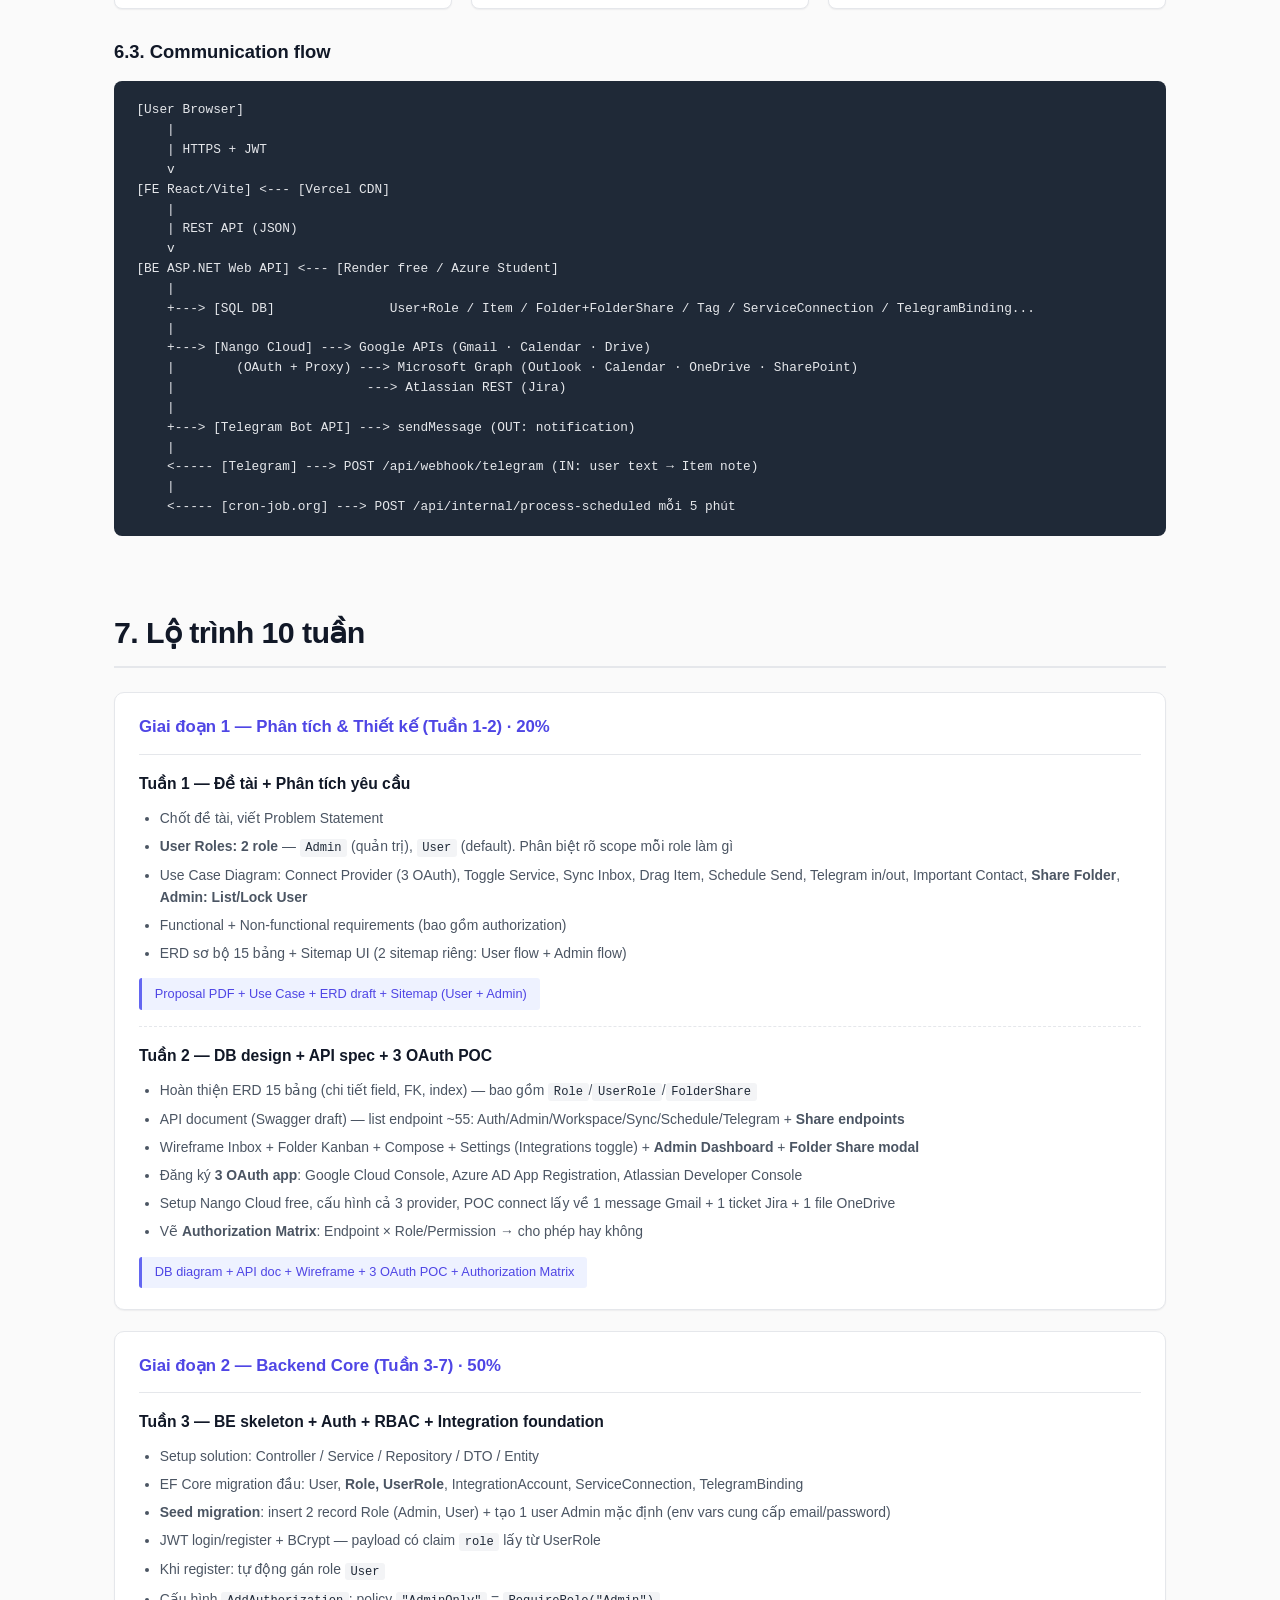
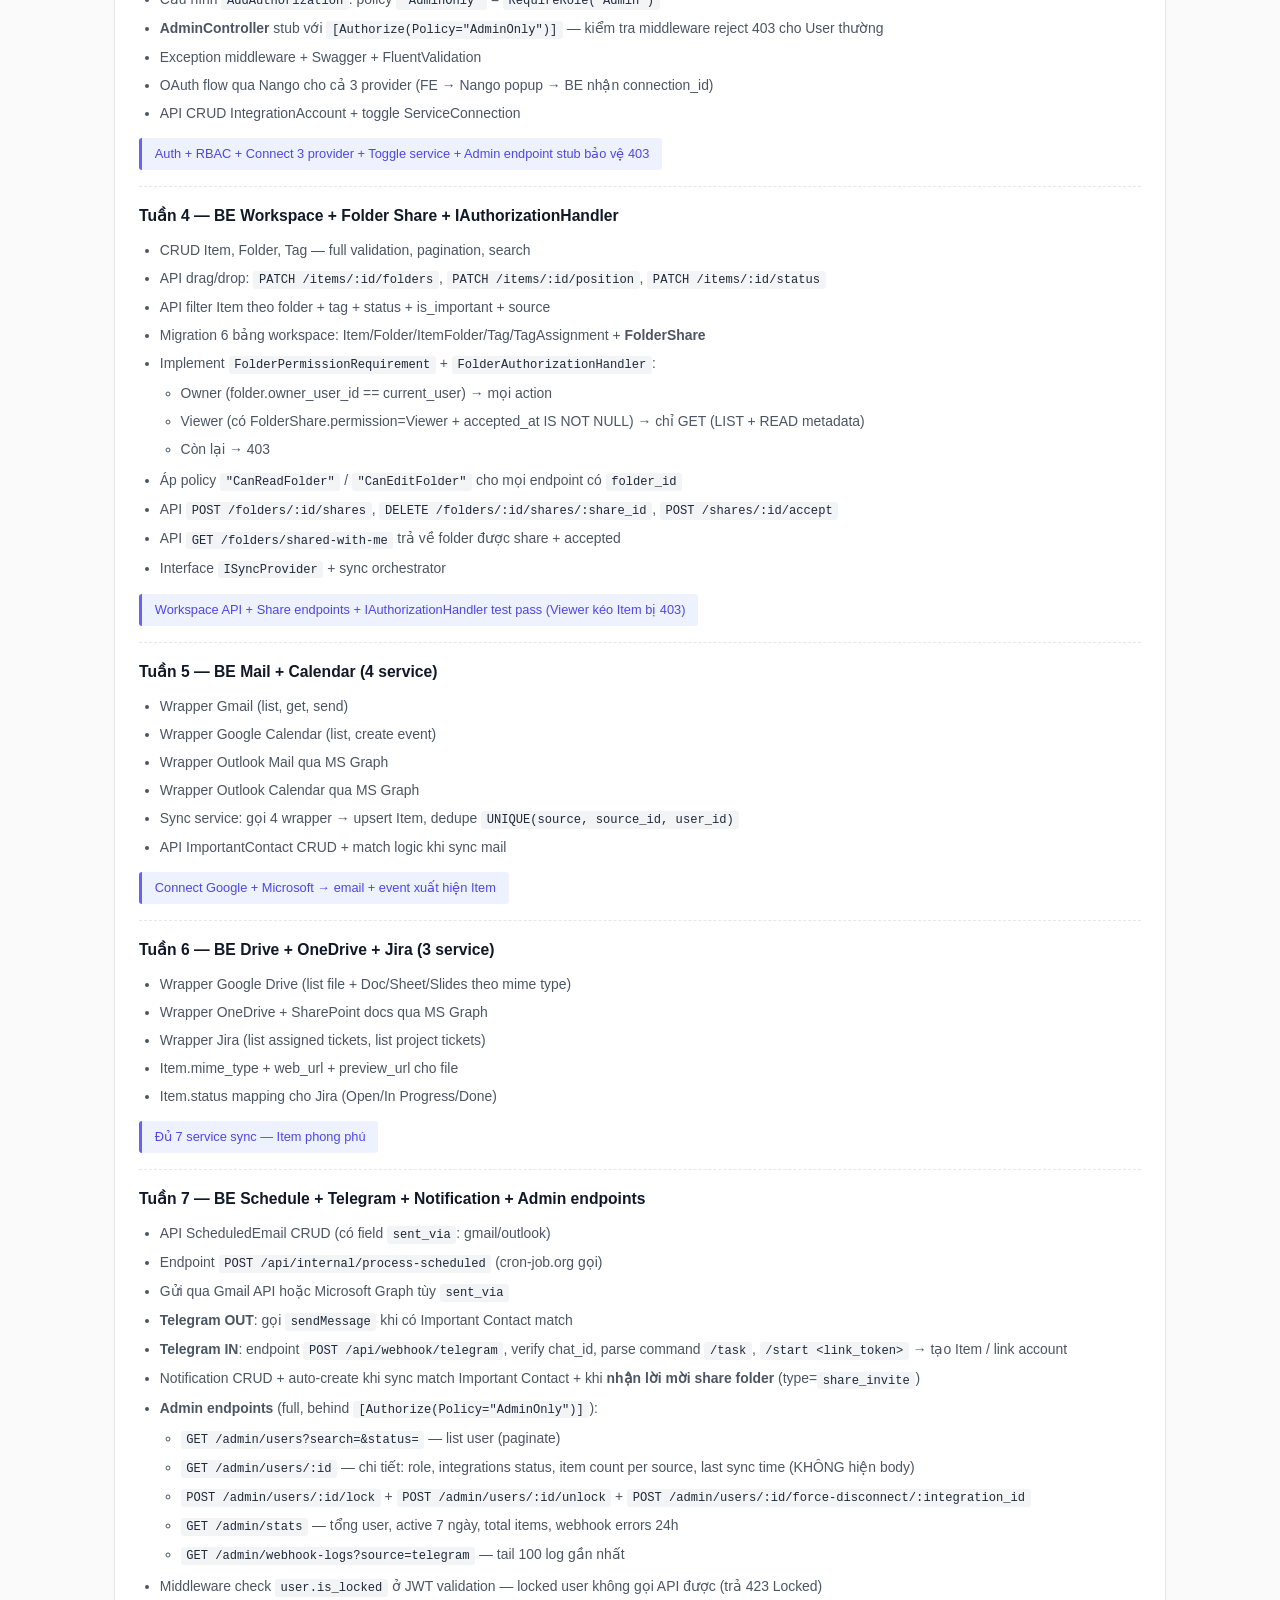
==== commit 4a8a86e5: "feat: add .gitignore for backend and frontend, exclude env files and build outputs docs: create READ" ====
--- a/index.html
+++ b/index.html
@@ -20,7 +20,6 @@
       </p>
       <div class="hero-stats">
         <div><strong>10</strong><span>tuần</span></div>
-        <div><strong>15</strong><span>bảng DB</span></div>
         <div><strong>7</strong><span>integration</span></div>
         <div><strong>3</strong><span>OAuth provider</span></div>
         <div><strong>2</strong><span>role + share</span></div>
@@ -858,7 +857,7 @@
       </div>
 
       <h3 class="mockup-title">3.7. Admin Dashboard — chỉ user có role <code>Admin</code> mới vào được</h3>
-      <p class="lead-small">Admin login → sidebar có thêm mục <strong>Admin</strong> → vào trang quản trị: bảng user, stats sync, action lock/unlock + force-disconnect. Nếu User thường gõ URL <code>/admin</code> sẽ bị middleware reject 403.</p>
+      <p class="lead-small">Admin login → sidebar có thêm mục <strong>Admin</strong> → 3 tab: <strong>Users</strong>, <strong>Integrations</strong> (catalog provider), <strong>Logs</strong>. Nếu User thường gõ URL <code>/admin</code> sẽ bị middleware reject 403.</p>
       <div class="mockup-admin">
         <div class="adm-topbar">
           <div class="adm-title">
@@ -870,6 +869,13 @@
             <span class="badge-mini imp">42 users</span>
             <span class="badge-mini">8 locked</span>
           </div>
+        </div>
+
+        <div class="adm-tabs">
+          <span class="adm-tab active">Users</span>
+          <span class="adm-tab">Integrations <span class="adm-tab-count">3</span></span>
+          <span class="adm-tab">Webhook logs</span>
+          <span class="adm-tab">Audit</span>
         </div>
 
         <div class="adm-stats">
@@ -1014,10 +1020,262 @@
           </table>
         </div>
 
+        <div class="adm-table-wrap" style="margin-top:1.2rem;">
+          <div class="adm-table-h">
+            <strong>Manage Integrations</strong> <span class="adm-sub" style="margin-left:.4rem;">— catalog provider hệ thống hỗ trợ</span>
+            <button class="btn-mini" style="margin-left:auto;">+ Add Integration</button>
+          </div>
+          <table class="adm-table">
+            <thead>
+              <tr>
+                <th>Integration</th>
+                <th>Key</th>
+                <th>Provider</th>
+                <th>Services</th>
+                <th>Client ID</th>
+                <th>Connections</th>
+                <th>Status</th>
+                <th>Action</th>
+              </tr>
+            </thead>
+            <tbody>
+              <tr>
+                <td>
+                  <div class="adm-user-cell">
+                    <span class="nx-int-icon google" style="width:28px;height:28px;font-size:.8rem;">G</span>
+                    <strong>Google Workspace</strong>
+                  </div>
+                </td>
+                <td><code>google</code></td>
+                <td>Google</td>
+                <td><span class="adm-int-chip">Gmail</span><span class="adm-int-chip">GCal</span><span class="adm-int-chip">Drive</span></td>
+                <td class="adm-cid">••••••••.apps.googleusercontent.com</td>
+                <td>28</td>
+                <td><span class="adm-status ok">Enabled</span></td>
+                <td>
+                  <span class="adm-act">Edit</span>
+                  <span class="adm-act">Rotate secret</span>
+                  <span class="adm-act danger">Disable</span>
+                </td>
+              </tr>
+              <tr>
+                <td>
+                  <div class="adm-user-cell">
+                    <span class="nx-int-icon microsoft" style="width:28px;height:28px;font-size:.8rem;">M</span>
+                    <strong>Microsoft 365</strong>
+                  </div>
+                </td>
+                <td><code>microsoft</code></td>
+                <td>Microsoft</td>
+                <td><span class="adm-int-chip">Outlook</span><span class="adm-int-chip">OutlookCal</span><span class="adm-int-chip">OneDrive</span></td>
+                <td class="adm-cid">••••••••-aaaa-bbbb-cccc-dddddddddddd</td>
+                <td>14</td>
+                <td><span class="adm-status ok">Enabled</span></td>
+                <td>
+                  <span class="adm-act">Edit</span>
+                  <span class="adm-act">Rotate secret</span>
+                  <span class="adm-act danger">Disable</span>
+                </td>
+              </tr>
+              <tr>
+                <td>
+                  <div class="adm-user-cell">
+                    <span class="nx-int-icon atlassian" style="width:28px;height:28px;font-size:.8rem;">A</span>
+                    <strong>Atlassian Jira</strong>
+                  </div>
+                </td>
+                <td><code>atlassian</code></td>
+                <td>Atlassian</td>
+                <td><span class="adm-int-chip">Jira</span></td>
+                <td class="adm-cid">••••••••-2222-3333-4444-555555555555</td>
+                <td>7</td>
+                <td><span class="adm-status warn">Sandbox</span></td>
+                <td>
+                  <span class="adm-act">Edit</span>
+                  <span class="adm-act">Rotate secret</span>
+                  <span class="adm-act danger">Disable</span>
+                </td>
+              </tr>
+            </tbody>
+          </table>
+        </div>
+
         <p class="adm-foot-note">
           <strong>Admin không xem nội dung email/file của user.</strong>
           Action "View detail" chỉ hiện danh sách Folder + số Item per source — không hiện body. Khi user kêu "Gmail sync hỏng", Admin chỉ thấy <em>"sync attempt 5 phút trước, status 401 unauthorized"</em> và có thể force-disconnect để user re-auth.
         </p>
+        <p class="adm-foot-note">
+          <strong>Add Integration:</strong> Admin nhập Key + DisplayName + Provider + Authorization/Token Endpoint + Client ID/Secret + Default Scopes → BE INSERT 1 row bảng <code>Integrations</code>. Provider mới hiện ngay trên trang <code>/integrations</code> của user — không cần redeploy.
+          <br><strong>Disable:</strong> set <code>IsEnabled=false</code>. User mới không connect được, OAuthConnection cũ vẫn dùng (token vẫn refresh) cho tới khi Admin force-disconnect.
+        </p>
+      </div>
+
+      <h3 class="mockup-title">3.8. Integrations &amp; Connections — 2 trang riêng kiểu Nango</h3>
+      <p class="lead-small">Sidebar có <strong>2 mục riêng</strong>: <code>/integrations</code> (catalog provider — chọn để connect) và <code>/connections</code> (OAuth grant của tôi — manage token + sub-service). Mental model giống Nango: <em>Integration = blueprint, Connection = grant</em>.</p>
+
+      <div class="nx-shell">
+        <div class="nx-sidebar">
+          <div class="nx-side-section">WORKSPACE</div>
+          <div class="nx-side-item"><span class="nx-side-icon">📥</span>Inbox</div>
+          <div class="nx-side-item"><span class="nx-side-icon">📁</span>Folders</div>
+          <div class="nx-side-item"><span class="nx-side-icon">⭐</span>Important</div>
+          <div class="nx-side-section">SETUP</div>
+          <div class="nx-side-item nx-active"><span class="nx-side-icon">⊞</span>Integrations<span class="nx-side-count">3</span></div>
+          <div class="nx-side-item"><span class="nx-side-icon">🔌</span>Connections<span class="nx-side-count">2</span></div>
+          <div class="nx-side-item"><span class="nx-side-icon">✈</span>Telegram</div>
+          <div class="nx-side-section">ACCOUNT</div>
+          <div class="nx-side-item"><span class="nx-side-icon">👤</span>Profile</div>
+          <div class="nx-side-item"><span class="nx-side-icon">🔔</span>Notifications</div>
+        </div>
+
+        <div class="nx-main">
+          <div class="nx-page-header">
+            <div>
+              <h4 class="nx-page-title">Integrations</h4>
+              <p class="nx-page-sub">Catalog các provider app hỗ trợ. Click <em>Connect</em> để OAuth.</p>
+            </div>
+            <div class="nx-page-actions">
+              <input class="nx-search" placeholder="Tìm integration..." />
+            </div>
+          </div>
+
+          <div class="nx-int-grid">
+            <div class="nx-int-card connected">
+              <div class="nx-int-head">
+                <span class="nx-int-icon google">G</span>
+                <div class="nx-int-titles">
+                  <strong>Google Workspace</strong>
+                  <span class="nx-int-key">key: <code>google</code></span>
+                </div>
+                <span class="nx-int-badge connected">Connected</span>
+              </div>
+              <p class="nx-int-desc">Gmail · Google Calendar · Google Drive — 1 OAuth flow, bật/tắt service riêng trong Connection.</p>
+              <div class="nx-int-services">
+                <span class="nx-svc-chip">Gmail</span>
+                <span class="nx-svc-chip">GCal</span>
+                <span class="nx-svc-chip">Drive</span>
+              </div>
+              <div class="nx-int-foot">
+                <span class="nx-int-stat">1 connection</span>
+                <button class="btn-mini">Manage</button>
+              </div>
+            </div>
+
+            <div class="nx-int-card">
+              <div class="nx-int-head">
+                <span class="nx-int-icon microsoft">M</span>
+                <div class="nx-int-titles">
+                  <strong>Microsoft 365</strong>
+                  <span class="nx-int-key">key: <code>microsoft</code></span>
+                </div>
+                <span class="nx-int-badge available">Available</span>
+              </div>
+              <p class="nx-int-desc">Outlook Mail · Outlook Calendar · OneDrive — refresh_token rotate, BE handle tự động.</p>
+              <div class="nx-int-services">
+                <span class="nx-svc-chip">Outlook</span>
+                <span class="nx-svc-chip">OutlookCal</span>
+                <span class="nx-svc-chip">OneDrive</span>
+              </div>
+              <div class="nx-int-foot">
+                <span class="nx-int-stat">0 connection</span>
+                <button class="btn-primary nx-connect-btn">+ Connect</button>
+              </div>
+            </div>
+
+            <div class="nx-int-card connected">
+              <div class="nx-int-head">
+                <span class="nx-int-icon atlassian">A</span>
+                <div class="nx-int-titles">
+                  <strong>Atlassian Jira</strong>
+                  <span class="nx-int-key">key: <code>atlassian</code></span>
+                </div>
+                <span class="nx-int-badge connected">Connected</span>
+              </div>
+              <p class="nx-int-desc">Jira Cloud — sync issue được assign cho mình thành Item type Ticket.</p>
+              <div class="nx-int-services">
+                <span class="nx-svc-chip">Jira</span>
+              </div>
+              <div class="nx-int-foot">
+                <span class="nx-int-stat">1 connection</span>
+                <button class="btn-mini">Manage</button>
+              </div>
+            </div>
+
+            <div class="nx-int-card disabled">
+              <div class="nx-int-head">
+                <span class="nx-int-icon placeholder">+</span>
+                <div class="nx-int-titles">
+                  <strong>Add new integration</strong>
+                  <span class="nx-int-key nx-admin-only">Admin only</span>
+                </div>
+              </div>
+              <p class="nx-int-desc">Admin có thể thêm provider mới qua trang Manage Integrations — không cần redeploy.</p>
+            </div>
+          </div>
+
+          <div class="nx-page-header" style="margin-top:2rem;">
+            <div>
+              <h4 class="nx-page-title">Connections <span class="nx-side-count" style="position:static;margin-left:.5rem;">2</span></h4>
+              <p class="nx-page-sub">OAuth grant của bạn. Expand 1 row để bật/tắt sub-service.</p>
+            </div>
+          </div>
+
+          <div class="nx-conn-list">
+            <div class="nx-conn-row expanded">
+              <div class="nx-conn-summary">
+                <span class="nx-int-icon google">G</span>
+                <div class="nx-conn-info">
+                  <strong>vy.cuong@gmail.com</strong>
+                  <div class="nx-conn-sub"><code>google</code> · scopes: <code>gmail.readonly calendar.readonly drive.readonly</code></div>
+                </div>
+                <span class="nx-conn-meta">Last sync 2p trước</span>
+                <span class="nx-int-badge connected">Active</span>
+                <span class="nx-conn-chevron">▾</span>
+              </div>
+              <div class="nx-conn-detail">
+                <div class="nx-svc-toggles">
+                  <div class="nx-svc-toggle on">
+                    <div class="nx-svc-name"><span class="nx-svc-dot on"></span>Gmail</div>
+                    <div class="nx-svc-info">Last synced 2p trước · 84 items synced today</div>
+                    <span class="nx-toggle on">●</span>
+                  </div>
+                  <div class="nx-svc-toggle on">
+                    <div class="nx-svc-name"><span class="nx-svc-dot on"></span>Google Calendar</div>
+                    <div class="nx-svc-info">Last synced 5p trước · 12 events synced today</div>
+                    <span class="nx-toggle on">●</span>
+                  </div>
+                  <div class="nx-svc-toggle off">
+                    <div class="nx-svc-name"><span class="nx-svc-dot off"></span>Google Drive</div>
+                    <div class="nx-svc-info">Đã tắt bởi user · không sync</div>
+                    <span class="nx-toggle off">●</span>
+                  </div>
+                </div>
+                <div class="nx-conn-actions">
+                  <button class="btn-mini">Refresh token</button>
+                  <button class="btn-mini">View raw tokens (Admin)</button>
+                  <button class="btn-mini danger">Disconnect</button>
+                </div>
+              </div>
+            </div>
+
+            <div class="nx-conn-row">
+              <div class="nx-conn-summary">
+                <span class="nx-int-icon atlassian">A</span>
+                <div class="nx-conn-info">
+                  <strong>vy.cuong@workspacehub.app</strong>
+                  <div class="nx-conn-sub"><code>atlassian</code> · scopes: <code>read:jira-work offline_access</code></div>
+                </div>
+                <span class="nx-conn-meta">Last sync 1h trước</span>
+                <span class="nx-int-badge error">Error</span>
+                <span class="nx-conn-chevron">▸</span>
+              </div>
+            </div>
+          </div>
+
+          <p class="hint" style="margin-top:1rem;">
+            <strong>Tại sao tách 2 trang?</strong> <em>Integrations</em> = "app có support cái gì" (catalog static). <em>Connections</em> = "tôi đã connect cái gì" (data per user). Giống Nango — Admin quản trị Integrations (CRUD provider + client_id/secret), User chỉ thấy Connections của mình.
+          </p>
+        </div>
       </div>
 
     </section>
@@ -1291,35 +1549,6 @@
         </div>
       </div>
 
-      <h3>6.2. Database — 15 bảng</h3>
-      <div class="db-table">
-        <table>
-          <thead>
-            <tr><th>Bảng</th><th>Mục đích</th><th>Quan hệ chính</th></tr>
-          </thead>
-          <tbody>
-            <tr><td><code>User</code></td><td>Tài khoản (email, password_hash, default_timezone, <strong>is_locked</strong>, locked_reason)</td><td>1-n nhiều bảng · m-n Role</td></tr>
-            <tr><td><code>Role</code> <span class="badge-new">AUTH</span></td><td>Vai trò hệ thống (name: <code>Admin</code>/<code>User</code>, description). Seed 2 record qua migration đầu</td><td>m-n User qua UserRole</td></tr>
-            <tr><td><code>UserRole</code> <span class="badge-new">AUTH</span></td><td>Junction User-Role (user_id, role_id, assigned_at). 1 user có thể nhiều role nhưng MVP chỉ gán 1</td><td>m-n</td></tr>
-            <tr><td><code>IntegrationAccount</code></td><td>Mỗi connect OAuth (provider: <code>google</code>/<code>microsoft</code>/<code>atlassian</code>, <code>nango_connection_id</code>, account_email)</td><td>thuộc 1 User · 1-n ServiceConnection</td></tr>
-            <tr><td><code>ServiceConnection</code></td><td>Bật/tắt từng service trong 1 account (<code>service_type</code>: gmail/gcal/gdrive/outlook/outlook_cal/onedrive/jira, <code>is_enabled</code>, last_synced_at, <strong>last_error</strong>)</td><td>thuộc 1 IntegrationAccount</td></tr>
-            <tr><td><code>Item</code></td><td>Card đại diện 5 type (type, source, source_id, title, snippet, due_date, status, is_important, mime_type, web_url, preview_url)</td><td>thuộc 1 User · m-n Folder · m-n Tag</td></tr>
-            <tr><td><code>Folder</code></td><td>Container theo context (name, color, icon, <strong>is_shared</strong>)</td><td>thuộc 1 User (owner) · m-n Item · 1-n FolderShare</td></tr>
-            <tr><td><code>ItemFolder</code></td><td>Junction Item-Folder + <code>position</code> cho drag order</td><td>m-n</td></tr>
-            <tr><td><code>FolderShare</code> <span class="badge-new">AUTH</span></td><td>Chia sẻ folder cho user khác (folder_id, shared_with_user_id, permission: <code>Viewer</code>, invited_at, accepted_at). MVP chỉ có Viewer; Editor để mở rộng sau</td><td>thuộc 1 Folder · thuộc 1 User được mời</td></tr>
-            <tr><td><code>Tag</code></td><td>Tag custom (name, color)</td><td>thuộc 1 User · m-n Item</td></tr>
-            <tr><td><code>TagAssignment</code></td><td>Junction Tag-Item</td><td>m-n</td></tr>
-            <tr><td><code>ImportantContact</code></td><td>Email/Jira reporter quan trọng (identifier, type: email/jira_account, label)</td><td>thuộc 1 User</td></tr>
-            <tr><td><code>ScheduledEmail</code></td><td>Email lên lịch (to, subject, body, send_at, status, retry_count, error, sent_via: gmail/outlook)</td><td>thuộc 1 User · 1 IntegrationAccount</td></tr>
-            <tr><td><code>Notification</code></td><td>Thông báo in-app (title, body, type, link, is_read). Loại <code>share_invite</code> dùng cho mời share folder</td><td>thuộc 1 User</td></tr>
-            <tr><td><code>TelegramBinding</code></td><td>Liên kết user với bot riêng (bot_token_encrypted, chat_id, link_token, is_active)</td><td>thuộc 1 User</td></tr>
-          </tbody>
-        </table>
-        <p class="muted" style="margin-top:.8rem">
-          <strong>Index quan trọng cho phân quyền:</strong>
-          <code>UNIQUE(user_id, role_id)</code> trên UserRole · <code>UNIQUE(folder_id, shared_with_user_id)</code> trên FolderShare (1 user 1 quyền per folder) · index <code>shared_with_user_id</code> để query "Shared with me" nhanh.
-        </p>
-      </div>
 
       <h3>6.3. Communication flow</h3>
       <div class="flow-diagram">
--- a/styles.css
+++ b/styles.css
@@ -149,6 +149,61 @@
   font-weight: 600;
   margin-bottom: .5rem;
   color: var(--text);
+}
+h4.db-sub {
+  margin-top: 1.6rem;
+  font-size: 1rem;
+  color: var(--primary);
+  border-left: 3px solid var(--primary);
+  padding-left: .7rem;
+}
+.db-table + .db-table {
+  margin-top: 1rem;
+}
+.db-table > p.muted {
+  margin: 0 0 .5rem;
+  font-weight: 500;
+}
+
+/* ============ Mermaid code blocks ============ */
+.mermaid-block {
+  background: white;
+  border: 1px solid var(--border);
+  border-radius: 6px;
+  margin-bottom: .8rem;
+  overflow: hidden;
+}
+.mermaid-block > summary {
+  padding: .7rem 1rem;
+  cursor: pointer;
+  user-select: none;
+  font-size: .92rem;
+  background: #F9FAFB;
+  border-bottom: 1px solid transparent;
+}
+.mermaid-block[open] > summary {
+  border-bottom-color: var(--border);
+}
+.mermaid-block > summary:hover {
+  background: var(--primary-tint);
+}
+.mermaid-block pre {
+  background: #1F2937;
+  color: #E5E7EB;
+  margin: 0;
+  padding: 1rem 1.2rem;
+  font-family: "SF Mono", Monaco, "Cascadia Code", monospace;
+  font-size: .78rem;
+  line-height: 1.55;
+  overflow-x: auto;
+  max-height: 600px;
+  overflow-y: auto;
+}
+.mermaid-block pre code {
+  background: transparent;
+  padding: 0;
+  color: inherit;
+  font-size: inherit;
 }
 
 .lead-small {
@@ -2509,3 +2564,307 @@
   .adm-table { font-size: .8rem; display: block; overflow-x: auto; }
   .adm-search { width: 140px; }
 }
+
+/* ============ Nango-style Integrations + Connections mockup (§3.8) ============ */
+.nx-shell {
+  display: grid;
+  grid-template-columns: 220px 1fr;
+  border: 1px solid var(--border);
+  border-radius: 8px;
+  background: white;
+  overflow: hidden;
+  margin-top: 1rem;
+  min-height: 720px;
+}
+.nx-sidebar {
+  background: #111827;
+  color: #D1D5DB;
+  padding: 1rem .6rem;
+  font-size: .85rem;
+}
+.nx-side-section {
+  font-size: .68rem;
+  letter-spacing: .08em;
+  color: #6B7280;
+  text-transform: uppercase;
+  padding: .8rem .6rem .3rem;
+  font-weight: 600;
+}
+.nx-side-item {
+  display: flex;
+  align-items: center;
+  gap: .55rem;
+  padding: .5rem .7rem;
+  border-radius: 5px;
+  cursor: pointer;
+  position: relative;
+}
+.nx-side-item:hover { background: #1F2937; color: #F3F4F6; }
+.nx-side-item.nx-active {
+  background: #1F2937;
+  color: white;
+  font-weight: 500;
+}
+.nx-side-icon {
+  font-size: .95rem;
+  width: 18px;
+  display: inline-flex;
+  justify-content: center;
+}
+.nx-side-count {
+  position: absolute;
+  right: .7rem;
+  background: #374151;
+  color: #D1D5DB;
+  font-size: .7rem;
+  padding: .05rem .4rem;
+  border-radius: 8px;
+  font-weight: 600;
+}
+
+.nx-main { padding: 1.4rem 1.5rem; background: #F9FAFB; overflow-y: auto; }
+.nx-page-header {
+  display: flex;
+  justify-content: space-between;
+  align-items: flex-end;
+  margin-bottom: 1rem;
+  gap: 1rem;
+}
+.nx-page-title {
+  font-size: 1.15rem;
+  font-weight: 600;
+  margin: 0;
+}
+.nx-page-sub {
+  font-size: .85rem;
+  color: var(--text-muted);
+  margin: .25rem 0 0;
+}
+.nx-search {
+  padding: .45rem .7rem;
+  border: 1px solid var(--border);
+  border-radius: 5px;
+  font-size: .82rem;
+  width: 220px;
+  background: white;
+}
+
+.nx-int-grid {
+  display: grid;
+  grid-template-columns: repeat(auto-fill, minmax(280px, 1fr));
+  gap: 1rem;
+}
+.nx-int-card {
+  background: white;
+  border: 1px solid var(--border);
+  border-radius: 8px;
+  padding: 1rem;
+  display: flex;
+  flex-direction: column;
+  gap: .65rem;
+}
+.nx-int-card.connected { border-color: #10B981; }
+.nx-int-card.disabled { background: #F3F4F6; border-style: dashed; opacity: .8; }
+.nx-int-head { display: flex; align-items: center; gap: .7rem; }
+.nx-int-icon {
+  width: 36px; height: 36px;
+  border-radius: 7px;
+  display: inline-flex;
+  align-items: center;
+  justify-content: center;
+  color: white;
+  font-weight: 700;
+  font-size: .95rem;
+  flex-shrink: 0;
+}
+.nx-int-icon.google { background: linear-gradient(135deg, #4285F4, #34A853); }
+.nx-int-icon.microsoft { background: #0078D4; }
+.nx-int-icon.atlassian { background: #0052CC; }
+.nx-int-icon.placeholder { background: #D1D5DB; color: #6B7280; font-size: 1.2rem; }
+
+.nx-int-titles { flex: 1; min-width: 0; }
+.nx-int-titles strong { display: block; font-size: .95rem; }
+.nx-int-key {
+  font-size: .7rem;
+  color: var(--text-muted);
+}
+.nx-int-key code {
+  background: var(--primary-tint);
+  color: var(--primary-dark);
+  padding: 0 .35rem;
+  border-radius: 3px;
+}
+.nx-admin-only {
+  background: #FEF3C7;
+  color: #92400E;
+  padding: .1rem .4rem;
+  border-radius: 3px;
+  font-weight: 600;
+}
+
+.nx-int-badge {
+  font-size: .68rem;
+  padding: .15rem .5rem;
+  border-radius: 3px;
+  font-weight: 600;
+  letter-spacing: .04em;
+  text-transform: uppercase;
+}
+.nx-int-badge.connected { background: var(--success-tint); color: #065F46; }
+.nx-int-badge.available { background: var(--primary-tint); color: var(--primary-dark); }
+.nx-int-badge.error { background: var(--danger-tint); color: #991B1B; }
+
+.nx-int-desc {
+  font-size: .82rem;
+  color: var(--text-soft);
+  line-height: 1.45;
+  margin: 0;
+}
+.nx-int-services { display: flex; flex-wrap: wrap; gap: .3rem; }
+.nx-svc-chip {
+  background: #F3F4F6;
+  color: var(--text);
+  font-size: .72rem;
+  padding: .15rem .5rem;
+  border-radius: 3px;
+  font-weight: 500;
+}
+.nx-int-foot {
+  display: flex;
+  justify-content: space-between;
+  align-items: center;
+  padding-top: .55rem;
+  border-top: 1px solid var(--border);
+  margin-top: auto;
+}
+.nx-int-stat { font-size: .78rem; color: var(--text-muted); }
+.nx-connect-btn { padding: .4rem .8rem; font-size: .8rem; }
+
+.nx-conn-list { display: flex; flex-direction: column; gap: .6rem; }
+.nx-conn-row {
+  background: white;
+  border: 1px solid var(--border);
+  border-radius: 8px;
+  overflow: hidden;
+}
+.nx-conn-row.expanded { border-color: var(--primary); }
+.nx-conn-summary {
+  display: flex;
+  align-items: center;
+  gap: .8rem;
+  padding: .8rem 1rem;
+  cursor: pointer;
+}
+.nx-conn-info { flex: 1; min-width: 0; }
+.nx-conn-info strong { display: block; font-size: .9rem; }
+.nx-conn-sub {
+  font-size: .75rem;
+  color: var(--text-muted);
+  margin-top: .15rem;
+  white-space: nowrap;
+  overflow: hidden;
+  text-overflow: ellipsis;
+}
+.nx-conn-sub code {
+  background: #F3F4F6;
+  padding: 0 .3rem;
+  border-radius: 3px;
+  font-size: .7rem;
+}
+.nx-conn-meta { font-size: .75rem; color: var(--text-muted); }
+.nx-conn-chevron { color: var(--text-muted); font-size: .9rem; }
+
+.nx-conn-detail {
+  border-top: 1px solid var(--border);
+  background: #FAFBFC;
+  padding: 1rem;
+}
+.nx-svc-toggles { display: flex; flex-direction: column; gap: .5rem; }
+.nx-svc-toggle {
+  display: grid;
+  grid-template-columns: 1fr auto;
+  gap: .3rem .8rem;
+  padding: .6rem .8rem;
+  background: white;
+  border: 1px solid var(--border);
+  border-radius: 5px;
+}
+.nx-svc-toggle.off { opacity: .65; }
+.nx-svc-name { display: flex; align-items: center; gap: .5rem; font-weight: 500; font-size: .87rem; }
+.nx-svc-info { grid-column: 1; font-size: .72rem; color: var(--text-muted); }
+.nx-svc-dot {
+  width: 8px; height: 8px;
+  border-radius: 50%;
+  display: inline-block;
+}
+.nx-svc-dot.on { background: #10B981; box-shadow: 0 0 0 3px rgba(16,185,129,.15); }
+.nx-svc-dot.off { background: #9CA3AF; }
+.nx-toggle {
+  grid-row: span 2;
+  align-self: center;
+  font-size: 1.2rem;
+  width: 36px;
+  height: 22px;
+  border-radius: 12px;
+  display: inline-flex;
+  align-items: center;
+  padding: 0 4px;
+  cursor: pointer;
+  color: white;
+}
+.nx-toggle.on { background: #10B981; justify-content: flex-end; }
+.nx-toggle.off { background: #9CA3AF; justify-content: flex-start; }
+
+.nx-conn-actions {
+  display: flex;
+  gap: .5rem;
+  margin-top: .8rem;
+  padding-top: .8rem;
+  border-top: 1px solid var(--border);
+}
+.nx-conn-actions .danger { color: #B91C1C; border-color: #FCA5A5; }
+
+@media (max-width: 880px) {
+  .nx-shell { grid-template-columns: 1fr; }
+  .nx-sidebar { border-bottom: 1px solid var(--border); }
+  .nx-int-grid { grid-template-columns: 1fr; }
+  .nx-conn-meta { display: none; }
+}
+
+/* ============ Admin Dashboard tabs + integration row tweaks (§3.7) ============ */
+.adm-tabs {
+  display: flex;
+  gap: .3rem;
+  border-bottom: 1px solid var(--border);
+  margin: 1rem 0 .8rem;
+}
+.adm-tab {
+  padding: .55rem .9rem;
+  font-size: .85rem;
+  cursor: pointer;
+  border-bottom: 2px solid transparent;
+  color: var(--text-muted);
+  font-weight: 500;
+  display: inline-flex;
+  align-items: center;
+  gap: .4rem;
+}
+.adm-tab:hover { color: var(--text); }
+.adm-tab.active {
+  color: var(--primary);
+  border-bottom-color: var(--primary);
+}
+.adm-tab-count {
+  background: var(--primary-tint);
+  color: var(--primary-dark);
+  font-size: .7rem;
+  padding: 0 .4rem;
+  border-radius: 8px;
+  font-weight: 600;
+}
+.adm-cid {
+  font-family: "SF Mono", Monaco, monospace;
+  font-size: .72rem;
+  color: var(--text-muted);
+  letter-spacing: -.02em;
+}
